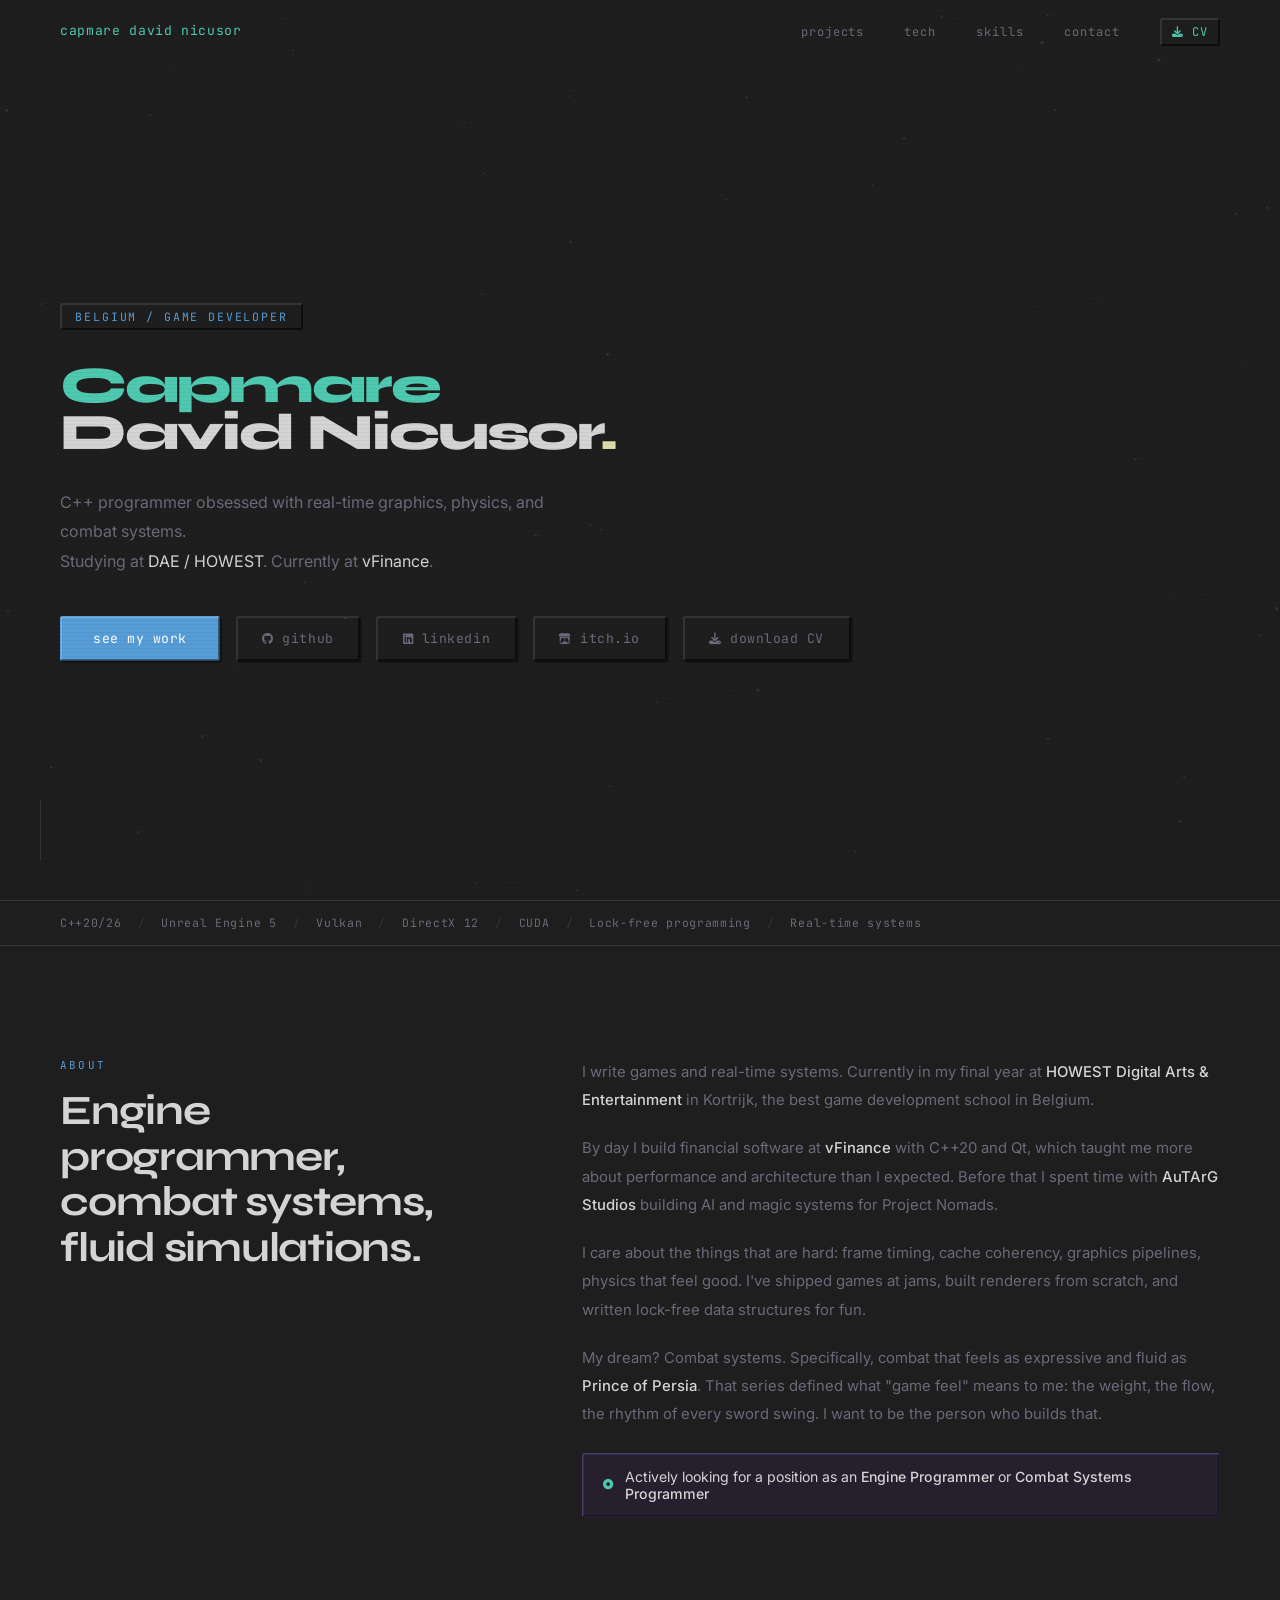
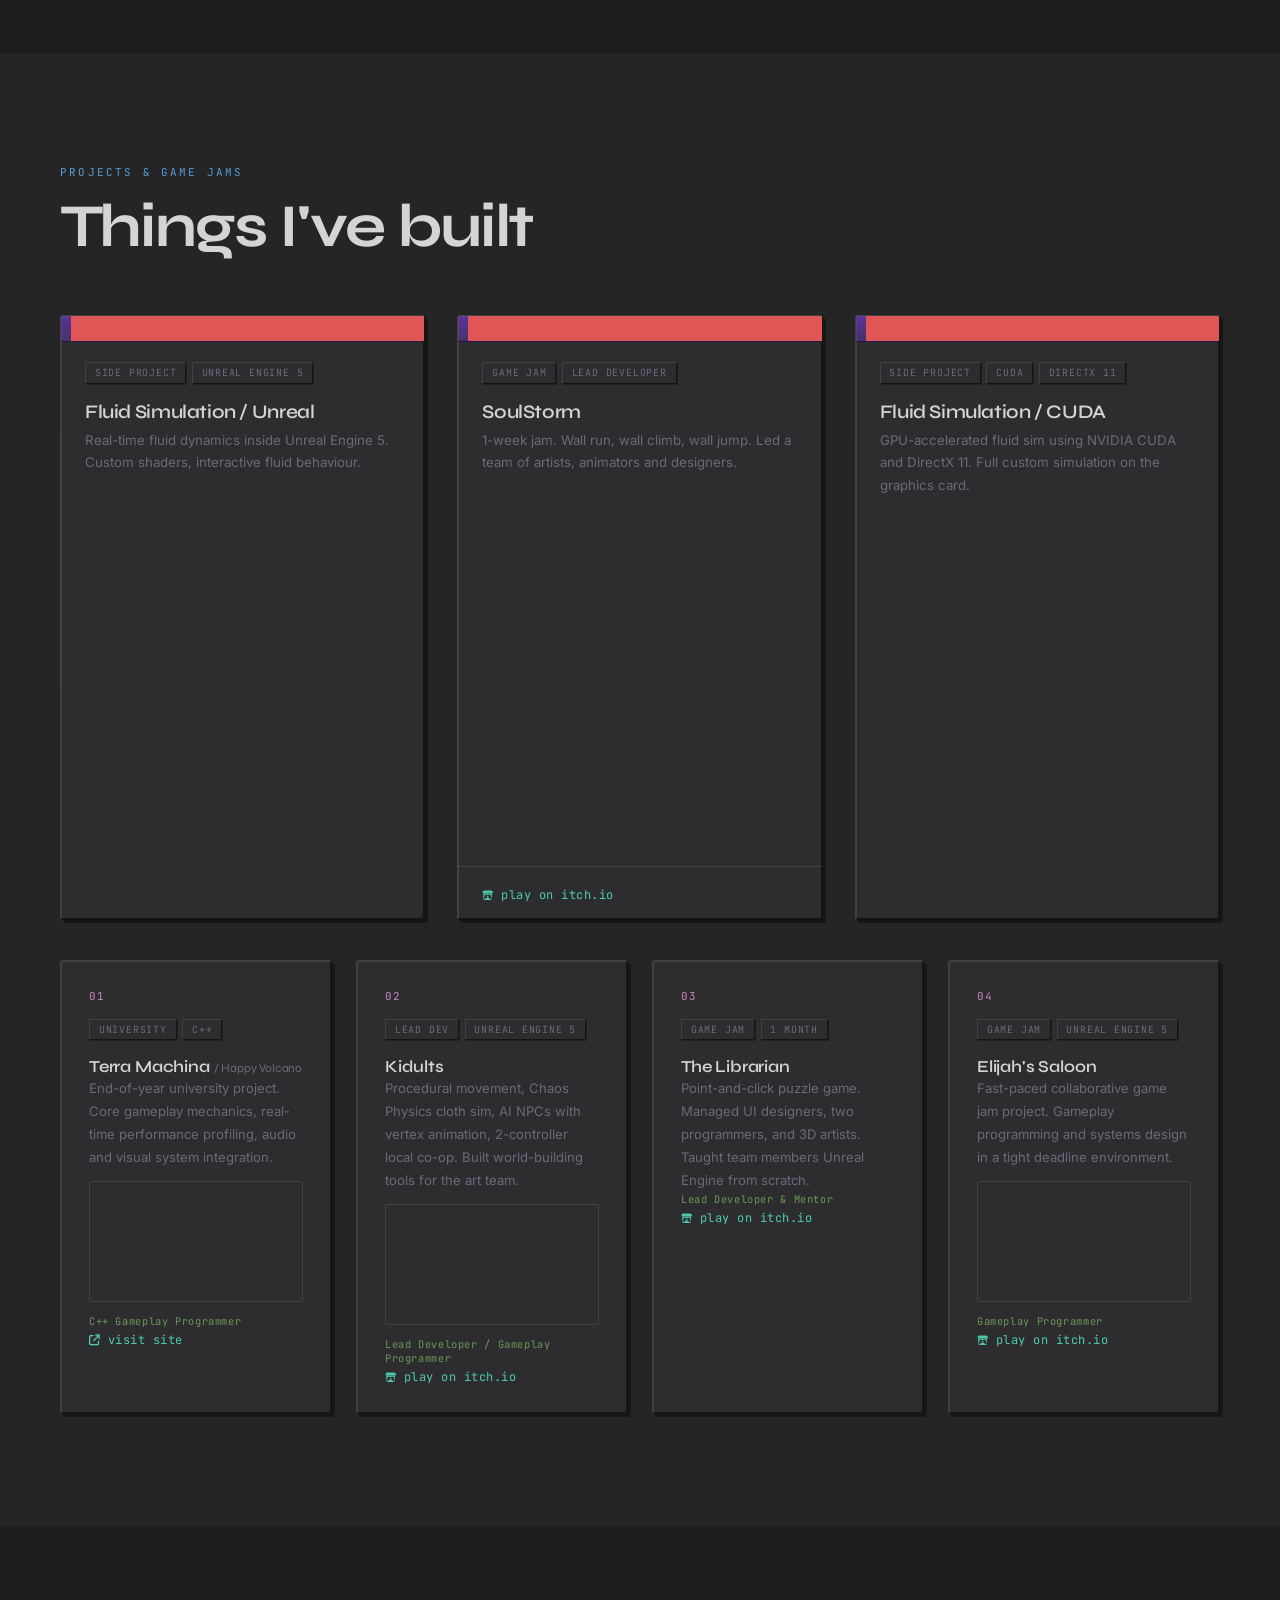
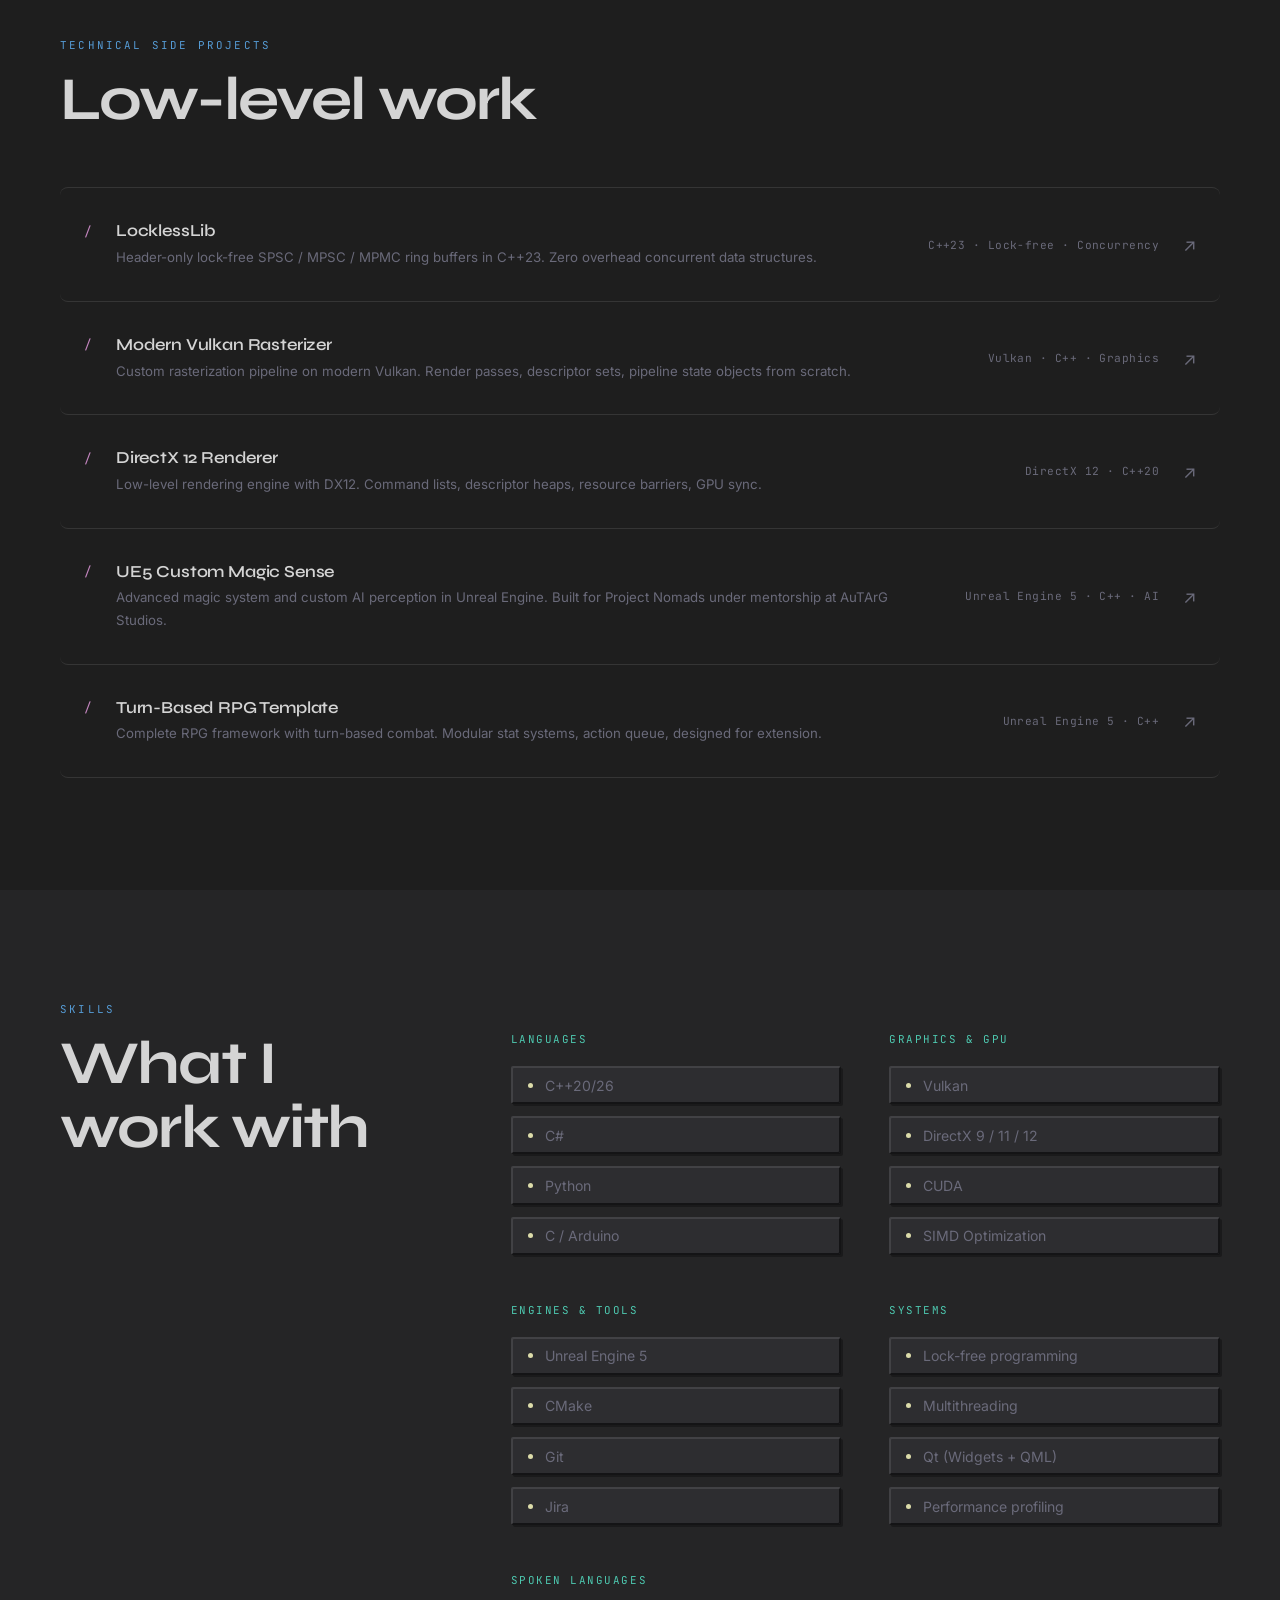
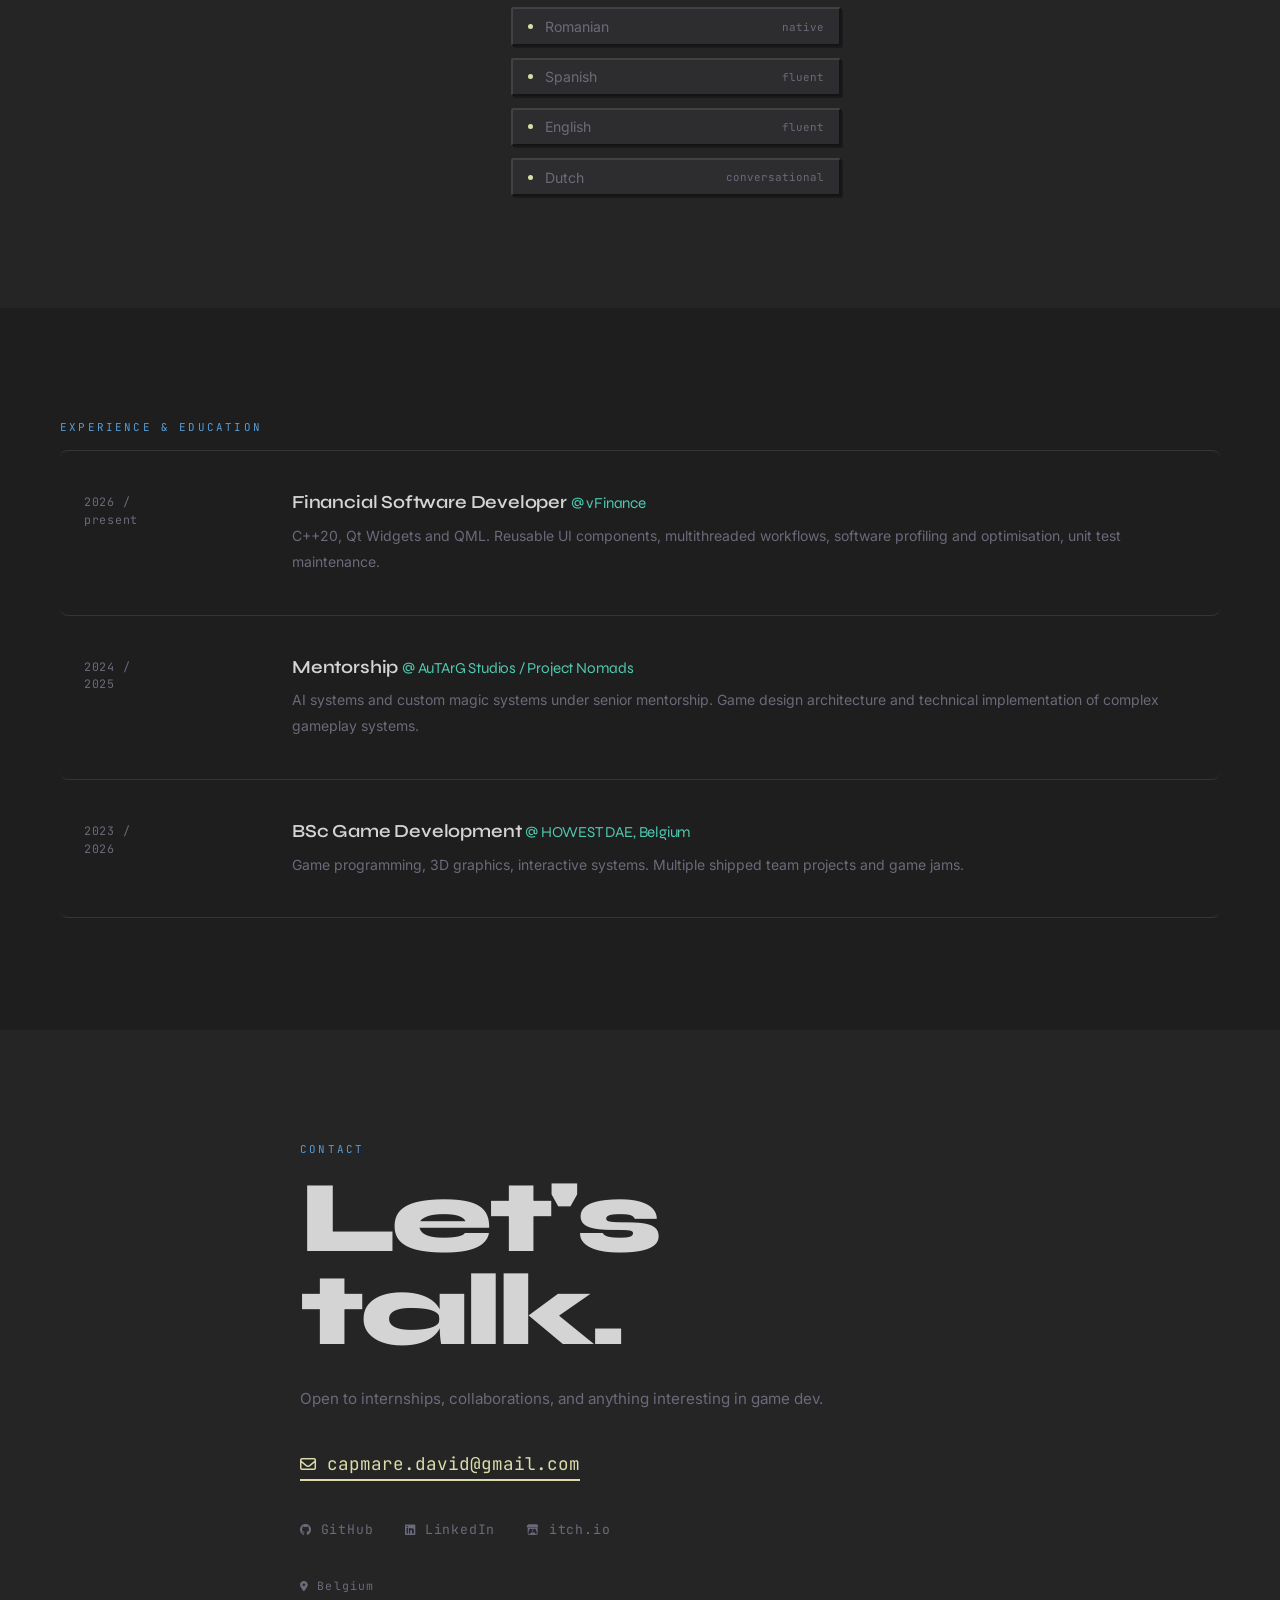
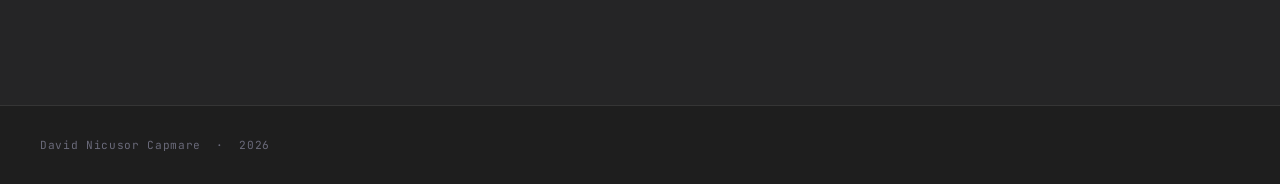
==== index.html @ f74c80dc "Fix Elijah's Saloon YouTube embed URL Co-Authored-By: Claude Haiku 4.5 <noreply@anthropic.com>" ====
<!DOCTYPE html>
<html lang="en">
<head>
  <meta charset="UTF-8" />
  <meta name="viewport" content="width=device-width, initial-scale=1.0" />
  <title>Capmare David Nicusor | Game Developer</title>
  <link rel="preconnect" href="https://fonts.googleapis.com" />
  <link rel="preconnect" href="https://fonts.gstatic.com" crossorigin />
  <link href="https://fonts.googleapis.com/css2?family=Syne:wght@400;500;600;700;800&family=Inter:wght@300;400;500&family=JetBrains+Mono:wght@400;500&display=swap" rel="stylesheet" />
  <link rel="stylesheet" href="style.css" />
  <link rel="stylesheet" href="https://cdnjs.cloudflare.com/ajax/libs/font-awesome/6.5.0/css/all.min.css" />
</head>
<body>

  <nav id="nav">
    <div class="nav-inner">
      <a href="#" class="nav-logo">capmare david nicusor</a>
      <ul class="nav-links" id="nav-menu">
        <li><a href="#projects">projects</a></li>
        <li><a href="#tech">tech</a></li>
        <li><a href="#skills">skills</a></li>
        <li><a href="#contact">contact</a></li>
        <li class="nav-cv"><a href="CV_GameDev_David_Nicusor_Capmare.pdf" download><i class="fa-solid fa-download"></i> CV</a></li>
      </ul>
      <button class="hamburger" id="hamburger" aria-label="Menu">
        <span></span><span></span><span></span>
      </button>
    </div>
  </nav>

  <!-- HERO -->
  <section id="hero">
    <canvas id="hero-canvas"></canvas>
    <div class="hero-content">
      <div class="hero-top">
        <span class="hero-tag">Belgium / Game Developer</span>
      </div>
      <h1>
        <span class="line1">Capmare</span>
        <span class="line2">David Nicusor<span class="dot">.</span></span>
      </h1>
      <p class="hero-desc">
        C++ programmer obsessed with real-time graphics, physics, and combat systems.<br>
        Studying at <strong>DAE / HOWEST</strong>. Currently at <strong>vFinance</strong>.
      </p>
      <div class="hero-actions">
        <a href="#projects" class="btn-main">see my work</a>
        <a href="https://github.com/Capmare" target="_blank" class="btn-outline"><i class="fa-brands fa-github"></i> github</a>
        <a href="https://www.linkedin.com/in/capmare/" target="_blank" class="btn-outline"><i class="fa-brands fa-linkedin"></i> linkedin</a>
        <a href="https://capmare.itch.io/" target="_blank" class="btn-outline"><i class="fa-brands fa-itch-io"></i> itch.io</a>
        <a href="CV_GameDev_David_Nicusor_Capmare.pdf" download class="btn-outline"><i class="fa-solid fa-download"></i> download CV</a>
      </div>
    </div>
    <div class="hero-scroll">
      <div class="scroll-track"><div class="scroll-thumb"></div></div>
    </div>
  </section>

  <!-- ABOUT STRIP -->
  <div class="strip">
    <div class="strip-inner">
      <span>C++20/26</span><span class="sep">/</span>
      <span>Unreal Engine 5</span><span class="sep">/</span>
      <span>Vulkan</span><span class="sep">/</span>
      <span>DirectX 12</span><span class="sep">/</span>
      <span>CUDA</span><span class="sep">/</span>
      <span>Lock-free programming</span><span class="sep">/</span>
      <span>Real-time systems</span>
    </div>
  </div>

  <!-- ABOUT -->
  <section id="about" class="section">
    <div class="container">
      <div class="about-layout">
        <div class="about-left">
          <p class="label">about</p>
          <h2>Engine programmer,<br>combat systems,<br>fluid simulations.</h2>
        </div>
        <div class="about-right">
          <p>I write games and real-time systems. Currently in my final year at <strong>HOWEST Digital Arts & Entertainment</strong> in Kortrijk, the best game development school in Belgium.</p>
          <p>By day I build financial software at <strong>vFinance</strong> with C++20 and Qt, which taught me more about performance and architecture than I expected. Before that I spent time with <strong>AuTArG Studios</strong> building AI and magic systems for Project Nomads.</p>
          <p>I care about the things that are hard: frame timing, cache coherency, graphics pipelines, physics that feel good. I've shipped games at jams, built renderers from scratch, and written lock-free data structures for fun.</p>
          <p>My dream? Combat systems. Specifically, combat that feels as expressive and fluid as <strong>Prince of Persia</strong>. That series defined what "game feel" means to me: the weight, the flow, the rhythm of every sword swing. I want to be the person who builds that.</p>
          <div class="about-seeking">
            <i class="fa-solid fa-circle-dot"></i>
            <span>Actively looking for a position as an <strong>Engine Programmer</strong> or <strong>Combat Systems Programmer</strong></span>
          </div>
        </div>
      </div>
    </div>
  </section>

  <!-- PROJECTS -->
  <section id="projects" class="section section-dark">
    <div class="container">
      <p class="label">projects & game jams</p>
      <h2 class="section-h">Things I've built</h2>

      <!-- LINKEDIN EMBEDS ROW -->
      <div class="embeds-row">

        <div class="embed-block reveal">
          <div class="embed-block-header">
            <div class="embed-meta">
              <span class="proj-tag">Side Project</span>
              <span class="proj-tag">Unreal Engine 5</span>
            </div>
            <h3>Fluid Simulation / Unreal</h3>
            <p>Real-time fluid dynamics inside Unreal Engine 5. Custom shaders, interactive fluid behaviour.</p>
          </div>
          <div class="linkedin-frame">
            <iframe src="https://www.linkedin.com/embed/feed/update/urn:li:ugcPost:7433919198772375552?collapsed=1" frameborder="0" allowfullscreen title="Unreal Fluid Simulation"></iframe>
          </div>
        </div>

        <div class="embed-block reveal">
          <div class="embed-block-header">
            <div class="embed-meta">
              <span class="proj-tag">Game Jam</span>
              <span class="proj-tag">Lead Developer</span>
            </div>
            <h3>SoulStorm</h3>
            <p>1-week jam. Wall run, wall climb, wall jump. Led a team of artists, animators and designers.</p>
          </div>
          <div class="linkedin-frame">
            <iframe src="https://www.linkedin.com/embed/feed/update/urn:li:activity:7262783601056927744" frameborder="0" allowfullscreen title="SoulStorm"></iframe>
          </div>
          <div class="embed-footer">
            <a href="https://dexal-14.itch.io/soulstorm" target="_blank" class="proj-link"><i class="fa-brands fa-itch-io"></i> play on itch.io</a>
          </div>
        </div>

        <div class="embed-block reveal">
          <div class="embed-block-header">
            <div class="embed-meta">
              <span class="proj-tag">Side Project</span>
              <span class="proj-tag">CUDA</span>
              <span class="proj-tag">DirectX 11</span>
            </div>
            <h3>Fluid Simulation / CUDA</h3>
            <p>GPU-accelerated fluid sim using NVIDIA CUDA and DirectX 11. Full custom simulation on the graphics card.</p>
          </div>
          <div class="linkedin-frame">
            <iframe src="https://www.linkedin.com/embed/feed/update/urn:li:ugcPost:7422379790273339392?collapsed=1" frameborder="0" allowfullscreen title="CUDA Fluid Simulation"></iframe>
          </div>
        </div>

      </div>

      <!-- GAME JAM CARDS -->
      <div class="jam-grid">

        <div class="jam-card reveal">
          <div class="jam-num">01</div>
          <div class="jam-body">
            <div class="embed-meta">
              <span class="proj-tag">University</span>
              <span class="proj-tag">C++</span>
            </div>
            <h3>Terra Machina <span class="jam-studio">/ Happy Volcano</span></h3>
            <p>End-of-year university project. Core gameplay mechanics, real-time performance profiling, audio and visual system integration.</p>
            <div class="jam-video">
              <iframe src="https://www.youtube.com/embed/G2x5mVEBJxE" frameborder="0" allowfullscreen title="Terra Machina"></iframe>
            </div>
            <div class="jam-role">C++ Gameplay Programmer</div>
            <a href="https://www.happyvolcano.com/" target="_blank" class="proj-link"><i class="fa-solid fa-arrow-up-right-from-square"></i> visit site</a>
          </div>
        </div>

        <div class="jam-card reveal">
          <div class="jam-num">02</div>
          <div class="jam-body">
            <div class="embed-meta">
              <span class="proj-tag">Lead Dev</span>
              <span class="proj-tag">Unreal Engine 5</span>
            </div>
            <h3>Kidults</h3>
            <p>Procedural movement, Chaos Physics cloth sim, AI NPCs with vertex animation, 2-controller local co-op. Built world-building tools for the art team.</p>
            <div class="jam-video">
              <iframe src="https://www.youtube.com/embed/1XDSePmIpy4" frameborder="0" allowfullscreen title="Kidults"></iframe>
            </div>
            <div class="jam-role">Lead Developer / Gameplay Programmer</div>
            <a href="https://froncu.itch.io/kidults" target="_blank" class="proj-link"><i class="fa-brands fa-itch-io"></i> play on itch.io</a>
          </div>
        </div>

        <div class="jam-card reveal">
          <div class="jam-num">03</div>
          <div class="jam-body">
            <div class="embed-meta">
              <span class="proj-tag">Game Jam</span>
              <span class="proj-tag">1 Month</span>
            </div>
            <h3>The Librarian</h3>
            <p>Point-and-click puzzle game. Managed UI designers, two programmers, and 3D artists. Taught team members Unreal Engine from scratch.</p>
            <div class="jam-role">Lead Developer & Mentor</div>
            <a href="https://capmare.itch.io/the-librarian" target="_blank" class="proj-link"><i class="fa-brands fa-itch-io"></i> play on itch.io</a>
          </div>
        </div>

        <div class="jam-card reveal">
          <div class="jam-num">04</div>
          <div class="jam-body">
            <div class="embed-meta">
              <span class="proj-tag">Game Jam</span>
              <span class="proj-tag">Unreal Engine 5</span>
            </div>
            <h3>Elijah's Saloon</h3>
            <p>Fast-paced collaborative game jam project. Gameplay programming and systems design in a tight deadline environment.</p>
            <div class="jam-video">
              <iframe src="https://www.youtube.com/embed/ZpcEANDSdKo" frameborder="0" allowfullscreen title="Elijah's Saloon"></iframe>
            </div>
            <div class="jam-role">Gameplay Programmer</div>
            <a href="https://senneb.itch.io/elijahs-saloon" target="_blank" class="proj-link"><i class="fa-brands fa-itch-io"></i> play on itch.io</a>
          </div>
        </div>

      </div>
    </div>
  </section>

  <!-- TECH PROJECTS -->
  <section id="tech" class="section">
    <div class="container">
      <p class="label">technical side projects</p>
      <h2 class="section-h">Low-level work</h2>
      <div class="tech-list">

        <a href="https://github.com/Capmare/LocklessLib" target="_blank" class="tech-row reveal">
          <div class="tech-row-left">
            <span class="tech-index">/</span>
            <div>
              <h3>LocklessLib</h3>
              <p>Header-only lock-free SPSC / MPSC / MPMC ring buffers in C++23. Zero overhead concurrent data structures.</p>
            </div>
          </div>
          <div class="tech-row-right">
            <span class="tech-stack">C++23 · Lock-free · Concurrency</span>
            <span class="tech-arrow">↗</span>
          </div>
        </a>

        <a href="https://github.com/Capmare/VulkanRasterizer" target="_blank" class="tech-row reveal">
          <div class="tech-row-left">
            <span class="tech-index">/</span>
            <div>
              <h3>Modern Vulkan Rasterizer</h3>
              <p>Custom rasterization pipeline on modern Vulkan. Render passes, descriptor sets, pipeline state objects from scratch.</p>
            </div>
          </div>
          <div class="tech-row-right">
            <span class="tech-stack">Vulkan · C++ · Graphics</span>
            <span class="tech-arrow">↗</span>
          </div>
        </a>

        <a href="https://github.com/Capmare/ModernCppDX12Renderer" target="_blank" class="tech-row reveal">
          <div class="tech-row-left">
            <span class="tech-index">/</span>
            <div>
              <h3>DirectX 12 Renderer</h3>
              <p>Low-level rendering engine with DX12. Command lists, descriptor heaps, resource barriers, GPU sync.</p>
            </div>
          </div>
          <div class="tech-row-right">
            <span class="tech-stack">DirectX 12 · C++20</span>
            <span class="tech-arrow">↗</span>
          </div>
        </a>

        <a href="https://github.com/Capmare/Unreal-engine-custom-magic-sense" target="_blank" class="tech-row reveal">
          <div class="tech-row-left">
            <span class="tech-index">/</span>
            <div>
              <h3>UE5 Custom Magic Sense</h3>
              <p>Advanced magic system and custom AI perception in Unreal Engine. Built for Project Nomads under mentorship at AuTArG Studios.</p>
            </div>
          </div>
          <div class="tech-row-right">
            <span class="tech-stack">Unreal Engine 5 · C++ · AI</span>
            <span class="tech-arrow">↗</span>
          </div>
        </a>

        <a href="https://github.com/Capmare/TurnBasedRPGTemplate" target="_blank" class="tech-row reveal">
          <div class="tech-row-left">
            <span class="tech-index">/</span>
            <div>
              <h3>Turn-Based RPG Template</h3>
              <p>Complete RPG framework with turn-based combat. Modular stat systems, action queue, designed for extension.</p>
            </div>
          </div>
          <div class="tech-row-right">
            <span class="tech-stack">Unreal Engine 5 · C++</span>
            <span class="tech-arrow">↗</span>
          </div>
        </a>

      </div>
    </div>
  </section>

  <!-- SKILLS -->
  <section id="skills" class="section section-dark">
    <div class="container">
      <p class="label">skills</p>
      <div class="skills-layout">
        <h2 class="section-h">What I<br>work with</h2>
        <div class="skills-cols">
          <div class="skill-col">
            <p class="skill-heading">Languages</p>
            <ul>
              <li>C++20/26</li>
              <li>C#</li>
              <li>Python</li>
              <li>C / Arduino</li>
            </ul>
          </div>
          <div class="skill-col">
            <p class="skill-heading">Graphics & GPU</p>
            <ul>
              <li>Vulkan</li>
              <li>DirectX 9 / 11 / 12</li>
              <li>CUDA</li>
              <li>SIMD Optimization</li>
            </ul>
          </div>
          <div class="skill-col">
            <p class="skill-heading">Engines & Tools</p>
            <ul>
              <li>Unreal Engine 5</li>
              <li>CMake</li>
              <li>Git</li>
              <li>Jira</li>
            </ul>
          </div>
          <div class="skill-col">
            <p class="skill-heading">Systems</p>
            <ul>
              <li>Lock-free programming</li>
              <li>Multithreading</li>
              <li>Qt (Widgets + QML)</li>
              <li>Performance profiling</li>
            </ul>
          </div>
          <div class="skill-col">
            <p class="skill-heading">Spoken Languages</p>
            <ul>
              <li>Romanian <span class="skill-note">native</span></li>
              <li>Spanish <span class="skill-note">fluent</span></li>
              <li>English <span class="skill-note">fluent</span></li>
              <li>Dutch <span class="skill-note">conversational</span></li>
            </ul>
          </div>
        </div>
      </div>
    </div>
  </section>

  <!-- EXPERIENCE -->
  <section id="experience" class="section">
    <div class="container">
      <p class="label">experience & education</p>
      <div class="xp-list">

        <div class="xp-row reveal">
          <div class="xp-date">
            <span class="mono">2026 /</span>
            <span class="mono">present</span>
          </div>
          <div class="xp-body">
            <h3>Financial Software Developer <span class="xp-at">@ vFinance</span></h3>
            <p>C++20, Qt Widgets and QML. Reusable UI components, multithreaded workflows, software profiling and optimisation, unit test maintenance.</p>
          </div>
        </div>

        <div class="xp-row reveal">
          <div class="xp-date">
            <span class="mono">2024 /</span>
            <span class="mono">2025</span>
          </div>
          <div class="xp-body">
            <h3>Mentorship <span class="xp-at">@ AuTArG Studios / Project Nomads</span></h3>
            <p>AI systems and custom magic systems under senior mentorship. Game design architecture and technical implementation of complex gameplay systems.</p>
          </div>
        </div>

        <div class="xp-row reveal">
          <div class="xp-date">
            <span class="mono">2023 /</span>
            <span class="mono">2026</span>
          </div>
          <div class="xp-body">
            <h3>BSc Game Development <span class="xp-at">@ HOWEST DAE, Belgium</span></h3>
            <p>Game programming, 3D graphics, interactive systems. Multiple shipped team projects and game jams.</p>
          </div>
        </div>

      </div>
    </div>
  </section>

  <!-- CONTACT -->
  <section id="contact" class="section section-dark">
    <div class="container contact-wrap">
      <p class="label">contact</p>
      <h2 class="contact-h">Let's talk.</h2>
      <p class="contact-sub">Open to internships, collaborations, and anything interesting in game dev.</p>
      <a href="mailto:capmare.david@gmail.com" class="contact-email"><i class="fa-regular fa-envelope"></i> capmare.david@gmail.com</a>
      <div class="contact-socials">
        <a href="https://github.com/Capmare" target="_blank"><i class="fa-brands fa-github"></i> GitHub</a>
        <a href="https://www.linkedin.com/in/capmare/" target="_blank"><i class="fa-brands fa-linkedin"></i> LinkedIn</a>
        <a href="https://capmare.itch.io/" target="_blank"><i class="fa-brands fa-itch-io"></i> itch.io</a>
      </div>
      <p class="contact-loc"><i class="fa-solid fa-location-dot"></i> Belgium</p>
    </div>
  </section>

  <footer>
    <p>David Nicusor Capmare &nbsp;·&nbsp; 2026</p>
  </footer>

  <script src="main.js"></script>
</body>
</html>
---- style.css ----
*, *::before, *::after { box-sizing: border-box; margin: 0; padding: 0; }

:root {
  --bg:        #1e1e1e;
  --bg2:       #252526;
  --card:      #2d2d30;
  --border:    rgba(255,255,255,.1);
  --accent:    #4ec9b0;
  --accent2:   #dcdcaa;
  --accent3:   #569cd6;
  --accent4:   #c586c0;
  --accent5:   #6a9955;
  --glow:      rgba(78,201,176,.25);
  --text:      #d4d4d4;
  --muted:     #6a6a7a;
  --fh:        'Syne', sans-serif;
  --fb:        'Inter', sans-serif;
  --fm:        'JetBrains Mono', monospace;
  --bevel-hi:  rgba(255,255,255,.1);
  --bevel-lo:  rgba(0,0,0,.55);
  --titlebar:  rgba(0,122,204,.6);
}

html { scroll-behavior: smooth; }
body { background: var(--bg); color: var(--text); font-family: var(--fb); overflow-x: hidden; }
body::after {
  content: ''; position: fixed; inset: 0; pointer-events: none; z-index: 9999;
  background: repeating-linear-gradient(0deg, transparent, transparent 3px, rgba(0,0,0,.04) 3px, rgba(0,0,0,.04) 4px);
}
a { color: inherit; text-decoration: none; }
strong { color: var(--text); font-weight: 500; }

/* ── NAV ─────────────────────────────────── */
#nav {
  position: fixed; top: 0; left: 0; right: 0; z-index: 100;
  padding: 0 2.5rem;
  border-bottom: 1px solid transparent;
  transition: background .25s, border-color .25s;
}
#nav.scrolled {
  background: rgba(8,8,13,.92);
  backdrop-filter: blur(20px);
  border-bottom-color: var(--border);
}
.nav-inner {
  max-width: 1160px; margin: 0 auto;
  display: flex; align-items: center; justify-content: space-between;
  height: 60px;
}
.nav-logo { font-family: var(--fm); font-size: .82rem; color: var(--accent); letter-spacing: .05em; }
.nav-links { list-style: none; display: flex; gap: 2.5rem; }
.nav-links a { font-family: var(--fm); font-size: .75rem; color: var(--muted); letter-spacing: .08em; transition: color .15s; }
.nav-links a:hover { color: var(--accent2); }
.nav-cv a {
  color: var(--accent) !important;
  border: 1px solid;
  border-color: var(--bevel-hi) var(--bevel-lo) var(--bevel-lo) var(--bevel-hi);
  padding: .3rem .7rem;
  border-radius: 2px;
  box-shadow: inset 1px 1px 0 var(--bevel-hi), inset -1px -1px 0 var(--bevel-lo);
  transition: background .15s, color .15s;
}
.nav-cv a:hover { background: var(--accent); color: #1e1e1e !important; }

/* hamburger */
.hamburger {
  display: none;
  background: none; border: none; cursor: pointer;
  flex-direction: column; gap: 5px; padding: .5rem; z-index: 200;
}
.hamburger span {
  display: block; width: 22px; height: 2px;
  background: var(--text); border-radius: 2px;
  transition: transform .25s, opacity .2s;
}
.hamburger.open span:nth-child(1) { transform: translateY(7px) rotate(45deg); }
.hamburger.open span:nth-child(2) { opacity: 0; }
.hamburger.open span:nth-child(3) { transform: translateY(-7px) rotate(-45deg); }

/* ── HERO ────────────────────────────────── */
#hero {
  position: relative; min-height: 100vh;
  display: flex; flex-direction: column; justify-content: center;
  padding: 8rem 2.5rem 4rem; overflow: hidden;
}
#hero-canvas { position: absolute; inset: 0; width: 100%; height: 100%; opacity: .3; pointer-events: none; }
.hero-content { position: relative; z-index: 2; max-width: 1160px; margin: 0 auto; width: 100%; }
.hero-tag {
  font-family: var(--fm); font-size: .72rem; color: var(--accent3);
  letter-spacing: .16em; text-transform: uppercase;
  border: 1px solid;
  border-color: var(--bevel-hi) var(--bevel-lo) var(--bevel-lo) var(--bevel-hi);
  box-shadow: inset 1px 1px 0 var(--bevel-hi), inset -1px -1px 0 var(--bevel-lo);
  padding: .3rem .9rem;
  border-radius: 2px; display: inline-block; margin-bottom: 2rem;
}
h1 {
  font-family: var(--fh); font-size: clamp(2rem, 4vw, 3.5rem);
  font-weight: 800; line-height: .92; letter-spacing: -.04em; margin-bottom: 2rem;
}
.line1 { display: block; color: var(--accent); }
.line2 { display: block; color: var(--text); }
.dot { color: var(--accent2); }
.hero-desc { font-size: 1rem; color: var(--muted); max-width: 500px; line-height: 1.85; margin-bottom: 2.5rem; }
.hero-desc strong { color: var(--text); font-weight: 400; }
.hero-actions { display: flex; gap: 1rem; flex-wrap: wrap; align-items: center; }
.btn-main {
  font-family: var(--fm); font-size: .82rem; padding: .8rem 2rem;
  background: var(--accent3); color: #fff; border-radius: 2px;
  letter-spacing: .04em;
  border: 1px solid;
  border-color: var(--bevel-hi) var(--bevel-lo) var(--bevel-lo) var(--bevel-hi);
  box-shadow: inset 1px 1px 0 rgba(255,255,255,.2), inset -1px -1px 0 rgba(0,0,0,.4), 2px 2px 0 rgba(0,0,0,.4);
  transition: background .15s, transform .1s, box-shadow .1s;
}
.btn-main:hover { background: #3a8abf; }
.btn-main:active {
  transform: translate(1px, 1px);
  box-shadow: inset -1px -1px 0 rgba(255,255,255,.1), inset 1px 1px 0 rgba(0,0,0,.4);
}
.fa-brands, .fa-solid, .fa-regular { font-size: .9em; }

.btn-outline {
  font-family: var(--fm); font-size: .82rem; padding: .8rem 1.6rem;
  border: 1px solid;
  border-color: var(--bevel-hi) var(--bevel-lo) var(--bevel-lo) var(--bevel-hi);
  border-radius: 2px; color: var(--muted);
  box-shadow: inset 1px 1px 0 var(--bevel-hi), inset -1px -1px 0 var(--bevel-lo), 2px 2px 0 rgba(0,0,0,.35);
  letter-spacing: .04em; transition: color .15s, background .15s, transform .1s;
}
.btn-outline:hover { color: var(--text); background: rgba(255,255,255,.04); }
.btn-outline:active {
  transform: translate(1px, 1px);
  box-shadow: inset -1px -1px 0 var(--bevel-hi), inset 1px 1px 0 var(--bevel-lo);
}
.hero-scroll {
  position: absolute; bottom: 2.5rem; left: 2.5rem; z-index: 2;
}
.scroll-track { width: 1px; height: 60px; background: var(--border); position: relative; overflow: hidden; }
.scroll-thumb {
  position: absolute; top: -30px; width: 1px; height: 30px;
  background: var(--accent);
  animation: scroll-down 1.6s ease-in-out infinite;
}
@keyframes scroll-down { from { top: -30px; } to { top: 60px; } }

/* ── STRIP ───────────────────────────────── */
.strip {
  border-top: 1px solid var(--border); border-bottom: 1px solid var(--border);
  padding: .9rem 2.5rem;
}
.strip-inner {
  max-width: 1160px; margin: 0 auto;
  display: flex; gap: 1rem; flex-wrap: wrap;
  font-family: var(--fm); font-size: .72rem; color: var(--muted); letter-spacing: .06em;
}
.sep { color: var(--border); }

/* ── SHARED ──────────────────────────────── */
.section { padding: 7rem 2.5rem; }
.section-dark { background: var(--bg2); }
.container { max-width: 1160px; margin: 0 auto; }
.label {
  font-family: var(--fm); font-size: .68rem; letter-spacing: .2em;
  text-transform: uppercase; color: var(--accent3); display: block; margin-bottom: 1rem;
}
.section-h {
  font-family: var(--fh); font-size: clamp(2.4rem, 5vw, 3.8rem);
  font-weight: 700; letter-spacing: -.03em; line-height: 1.05; margin-bottom: 3.5rem;
}

/* ── ABOUT ───────────────────────────────── */
.about-layout {
  display: grid; grid-template-columns: 1fr 1.5fr; gap: 6rem; align-items: start;
}
.about-left h2 {
  font-family: var(--fh); font-size: clamp(1.8rem, 3.5vw, 2.6rem);
  font-weight: 700; line-height: 1.1; letter-spacing: -.03em;
}
.about-right p { color: var(--muted); margin-bottom: 1.25rem; font-size: .93rem; line-height: 1.9; }
.about-seeking {
  display: flex; align-items: center; gap: .75rem;
  margin: 1.5rem 0; padding: .9rem 1.25rem;
  background: rgba(124,58,237,.08);
  border: 1px solid;
  border-color: rgba(167,139,250,.3) rgba(50,20,100,.6) rgba(50,20,100,.6) rgba(167,139,250,.3);
  box-shadow: inset 1px 1px 0 rgba(167,139,250,.12), inset -1px -1px 0 rgba(0,0,0,.4);
  border-radius: 2px; font-size: .88rem; color: var(--text);
}
.about-seeking i { color: var(--accent); font-size: .65rem; flex-shrink: 0; animation: pulse 1.8s ease-in-out infinite; }
@keyframes pulse { 0%, 100% { opacity: 1; } 50% { opacity: .35; } }

/* ── PROJECTS ────────────────────────────── */
.embeds-row { display: grid; grid-template-columns: repeat(3, 1fr); gap: 2rem; margin-bottom: 2.5rem; }

.embed-block {
  background: var(--card);
  border: 1px solid;
  border-color: var(--bevel-hi) var(--bevel-lo) var(--bevel-lo) var(--bevel-hi);
  border-radius: 3px;
  overflow: hidden;
  display: flex; flex-direction: column;
  box-shadow: inset 1px 1px 0 var(--bevel-hi), inset -1px -1px 0 var(--bevel-lo), 3px 3px 0 rgba(0,0,0,.4);
  transition: box-shadow .2s, transform .2s;
}
.embed-block:hover {
  box-shadow: inset 1px 1px 0 var(--bevel-hi), inset -1px -1px 0 var(--bevel-lo), 3px 3px 0 rgba(124,58,237,.35);
  transform: translateY(-2px);
}
.embed-block::before {
  content: '';
  display: block; height: 26px; flex-shrink: 0;
  background:
    radial-gradient(circle 4px at 50% 50%, #e05555 0%, #e05555 100%) 10px 50% no-repeat,
    radial-gradient(circle 4px at 50% 50%, #c8a020 0%, #c8a020 100%) 24px 50% no-repeat,
    radial-gradient(circle 4px at 50% 50%, #3a8a3a 0%, #3a8a3a 100%) 38px 50% no-repeat,
    linear-gradient(180deg, rgba(124,58,237,.55) 0%, rgba(124,58,237,.3) 100%);
  border-bottom: 1px solid var(--bevel-lo);
}
.embed-block-header { padding: 1.25rem 1.5rem 0; }
.embed-block-header h3 {
  font-family: var(--fh); font-size: 1.2rem; font-weight: 600;
  letter-spacing: -.02em; margin-bottom: .4rem;
}
.embed-block-header p { font-size: .83rem; color: var(--muted); line-height: 1.7; margin-bottom: .75rem; }
.embed-meta { display: flex; flex-wrap: wrap; gap: .35rem; margin-bottom: 1rem; }
.proj-tag {
  font-family: var(--fm); font-size: .62rem; letter-spacing: .08em; text-transform: uppercase;
  padding: .2rem .55rem;
  border: 1px solid;
  border-color: var(--bevel-hi) var(--bevel-lo) var(--bevel-lo) var(--bevel-hi);
  box-shadow: 1px 1px 0 rgba(0,0,0,.3);
  border-radius: 1px; color: var(--muted);
}
.linkedin-frame { flex: 1; }
.linkedin-frame iframe { width: 100%; display: block; border: 0; min-height: 380px; }
.embed-footer { padding: 1rem 1.5rem; border-top: 1px solid var(--border); }
.proj-link {
  font-family: var(--fm); font-size: .75rem; color: var(--accent);
  letter-spacing: .04em; transition: color .15s;
}
.proj-link:hover { color: var(--text); }

/* ── JAM GRID ────────────────────────────── */
.jam-grid { display: grid; grid-template-columns: repeat(4, 1fr); gap: 1.5rem; }

.jam-card {
  background: var(--card);
  border: 1px solid;
  border-color: var(--bevel-hi) var(--bevel-lo) var(--bevel-lo) var(--bevel-hi);
  border-radius: 3px; padding: 1.75rem;
  display: flex; flex-direction: column; gap: 1rem;
  box-shadow: inset 1px 1px 0 var(--bevel-hi), inset -1px -1px 0 var(--bevel-lo), 3px 3px 0 rgba(0,0,0,.4);
  transition: box-shadow .2s, transform .2s;
  position: relative; overflow: hidden;
}
.jam-card::before {
  content: '';
  position: absolute; top: 0; left: 0; right: 0; height: 3px;
  background: linear-gradient(90deg, var(--accent), transparent);
  opacity: 0; transition: opacity .2s;
}
.jam-card:hover {
  box-shadow: inset 1px 1px 0 var(--bevel-hi), inset -1px -1px 0 var(--bevel-lo), 3px 3px 0 rgba(124,58,237,.3);
  transform: translateY(-2px);
}
.jam-card:hover::before { opacity: 1; }
.jam-num { font-family: var(--fm); font-size: .68rem; color: var(--accent4); letter-spacing: .1em; }
.jam-studio { font-size: .75rem; color: var(--muted); font-weight: 400; }
.jam-video { margin: .75rem 0; border: 1px solid var(--border); border-radius: 2px; overflow: hidden; aspect-ratio: 16/9; }
.jam-video iframe { width: 100%; height: 100%; display: block; border: 0; }
.jam-card h3 { font-family: var(--fh); font-size: 1.05rem; font-weight: 600; letter-spacing: -.01em; }
.jam-card p { font-size: .82rem; color: var(--muted); line-height: 1.75; flex: 1; }
.jam-role { font-family: var(--fm); font-size: .65rem; color: var(--accent5); letter-spacing: .06em; }

/* ── TECH LIST ───────────────────────────── */
.tech-list { display: flex; flex-direction: column; }
.tech-row {
  display: flex; align-items: center; justify-content: space-between;
  padding: 2rem 1.5rem; gap: 2rem;
  border-bottom: 1px solid var(--border);
  border-radius: 8px;
  transition: background .15s;
  cursor: pointer;
}
.tech-row:first-child { border-top: 1px solid var(--border); }
.tech-row:hover { background: var(--card); }
.tech-row:hover h3 { color: var(--accent2); }

.tech-row:hover .tech-arrow { color: var(--text); transform: translate(3px, -3px); }
.tech-row-left { display: flex; align-items: flex-start; gap: 1.5rem; flex: 1; }
.tech-index { font-family: var(--fm); font-size: .8rem; color: var(--accent4); margin-top: .15rem; flex-shrink: 0; }
.tech-row h3 { font-family: var(--fh); font-size: 1.05rem; font-weight: 600; letter-spacing: -.01em; margin-bottom: .3rem; transition: color .15s; }
.tech-row p { font-size: .83rem; color: var(--muted); line-height: 1.7; }
.tech-row-right { display: flex; align-items: center; gap: 1.5rem; flex-shrink: 0; }
.tech-stack { font-family: var(--fm); font-size: .7rem; color: var(--muted); letter-spacing: .04em; white-space: nowrap; }
.tech-arrow { font-size: 1.1rem; color: var(--muted); transition: color .15s, transform .15s; }

/* ── SKILLS ──────────────────────────────── */
.skills-layout { display: grid; grid-template-columns: 1fr 2fr; gap: 6rem; align-items: start; }
.skills-cols { display: grid; grid-template-columns: 1fr 1fr; gap: 3rem; }
.skill-heading { font-family: var(--fm); font-size: .68rem; letter-spacing: .14em; text-transform: uppercase; color: var(--accent); margin-bottom: 1.25rem; display: block; }
.skill-col ul { list-style: none; display: flex; flex-direction: column; gap: .75rem; }
.skill-col li {
  display: flex; align-items: center; gap: .75rem;
  font-size: .88rem; color: var(--muted);
  padding: .6rem 1rem;
  background: var(--card);
  border: 1px solid;
  border-color: var(--bevel-hi) var(--bevel-lo) var(--bevel-lo) var(--bevel-hi);
  box-shadow: inset 1px 1px 0 var(--bevel-hi), inset -1px -1px 0 var(--bevel-lo), 2px 2px 0 rgba(0,0,0,.3);
  border-radius: 2px;
  transition: color .15s, box-shadow .15s;
}
.skill-col li:hover { color: var(--text); box-shadow: inset 1px 1px 0 var(--bevel-hi), inset -1px -1px 0 var(--bevel-lo), 2px 2px 0 rgba(124,58,237,.3); }
.skill-col li::before { content: ''; width: 5px; height: 5px; border-radius: 50%; background: var(--accent2); flex-shrink: 0; }
.skill-note { margin-left: auto; font-family: var(--fm); font-size: .68rem; color: var(--muted); }

/* ── EXPERIENCE ──────────────────────────── */
.xp-list { display: flex; flex-direction: column; }
.xp-row {
  display: grid; grid-template-columns: 160px 1fr;
  gap: 3rem; padding: 2.5rem 1.5rem;
  border-bottom: 1px solid var(--border);
  border-radius: 8px;
  transition: background .15s;
}
.xp-row:first-child { border-top: 1px solid var(--border); }
.xp-row:hover { background: var(--card); }
.xp-date { display: flex; flex-direction: column; gap: .1rem; padding-top: .2rem; }
.mono { font-family: var(--fm); font-size: .73rem; color: var(--muted); letter-spacing: .06em; }
.xp-body h3 { font-family: var(--fh); font-size: 1.15rem; font-weight: 600; letter-spacing: -.01em; margin-bottom: .6rem; }
.xp-at { color: var(--accent); font-weight: 400; font-size: .95rem; }
.xp-body p { font-size: .875rem; color: var(--muted); line-height: 1.85; }

/* ── CONTACT ─────────────────────────────── */
.contact-wrap { max-width: 680px; }
.contact-h { font-family: var(--fh); font-size: clamp(3.5rem, 8vw, 7rem); font-weight: 800; letter-spacing: -.04em; line-height: .9; margin-bottom: 1.75rem; }
.contact-sub { font-size: .95rem; color: var(--muted); margin-bottom: 2.5rem; line-height: 1.8; }
.contact-email {
  display: inline-block; font-family: var(--fm); font-size: 1.1rem;
  color: var(--accent2); padding-bottom: .25rem;
  border-bottom: 2px solid var(--accent2);
  margin-bottom: 2.5rem; transition: color .15s;
}
.contact-email:hover { color: var(--accent); border-bottom-color: var(--accent); }
.contact-socials { display: flex; gap: 2rem; margin-bottom: 2.5rem; }
.contact-socials a { font-family: var(--fm); font-size: .82rem; color: var(--muted); letter-spacing: .06em; transition: color .15s; }
.contact-socials a:hover { color: var(--text); }
.contact-loc { font-family: var(--fm); font-size: .72rem; color: var(--muted); letter-spacing: .1em; }

/* ── FOOTER ──────────────────────────────── */
footer {
  border-top: 1px solid var(--border); padding: 2rem 2.5rem;
  font-family: var(--fm); font-size: .7rem; color: var(--muted); letter-spacing: .06em;
}

/* ── REVEAL ──────────────────────────────── */
.reveal { opacity: 0; transform: translateY(22px); transition: opacity .55s ease, transform .55s ease; }
.reveal.visible { opacity: 1; transform: none; }

/* ── RESPONSIVE ──────────────────────────── */
@media (max-width: 1024px) {
  .embeds-row { grid-template-columns: 1fr 1fr; }
  .jam-grid { grid-template-columns: 1fr 1fr; }
  .about-layout { grid-template-columns: 1fr; gap: 3rem; }
  .skills-layout { grid-template-columns: 1fr; gap: 3rem; }
  .tech-row-right { display: none; }
}
@media (max-width: 768px) {
  .hamburger { display: flex; }
  .nav-links {
    display: none;
    position: fixed; top: 0; left: 0; right: 0; bottom: 0;
    background: rgba(8,8,13,.97);
    backdrop-filter: blur(20px);
    flex-direction: column;
    align-items: center; justify-content: center;
    gap: 2.5rem;
    z-index: 150;
  }
  .nav-links.open { display: flex; }
  .nav-links a { font-size: 1.1rem !important; }
  .nav-cv a { font-size: .95rem !important; padding: .5rem 1.2rem; }
  .section { padding: 5rem 1.5rem; }
  .embeds-row { grid-template-columns: 1fr; }
  .jam-grid { grid-template-columns: 1fr 1fr; }
  .xp-row { grid-template-columns: 1fr; gap: .5rem; }
  .skills-cols { grid-template-columns: 1fr; }
}
@media (max-width: 480px) {
  .jam-grid { grid-template-columns: 1fr; }
  .about-langs { gap: .4rem; }
}
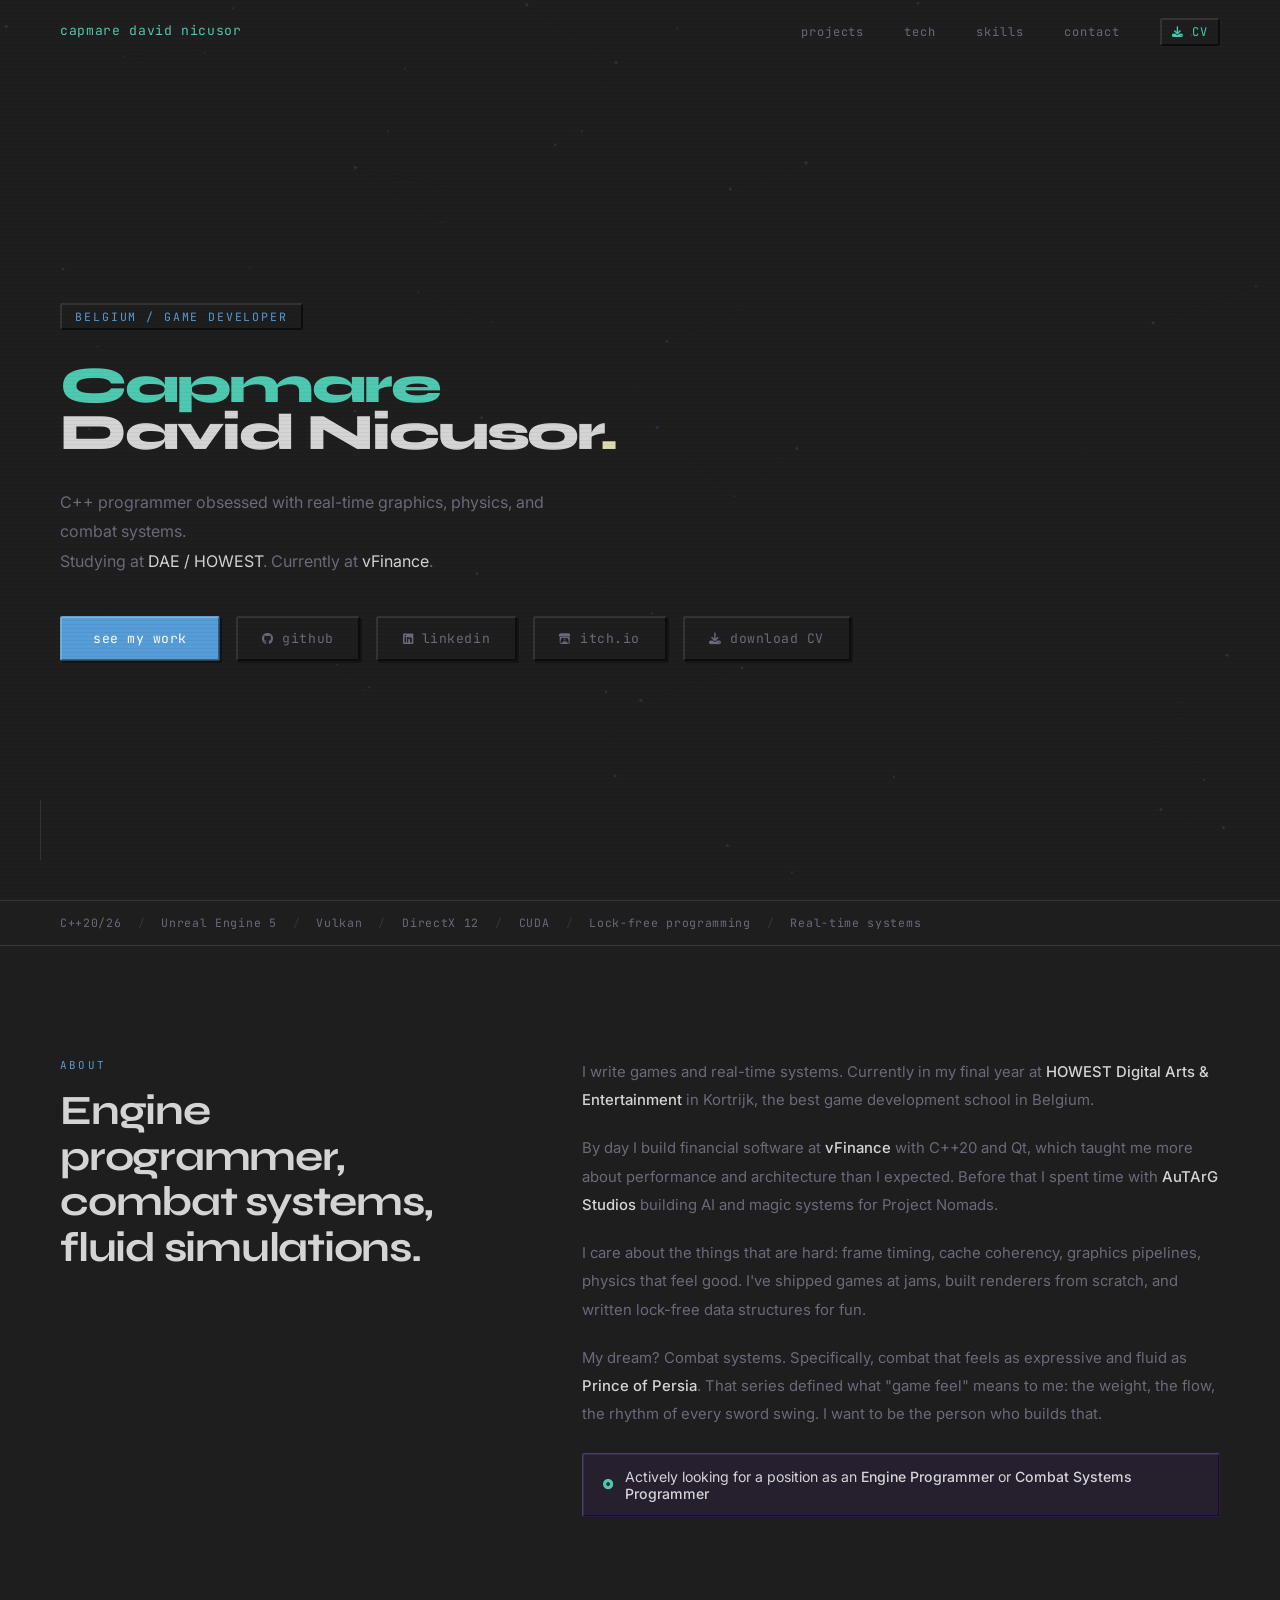
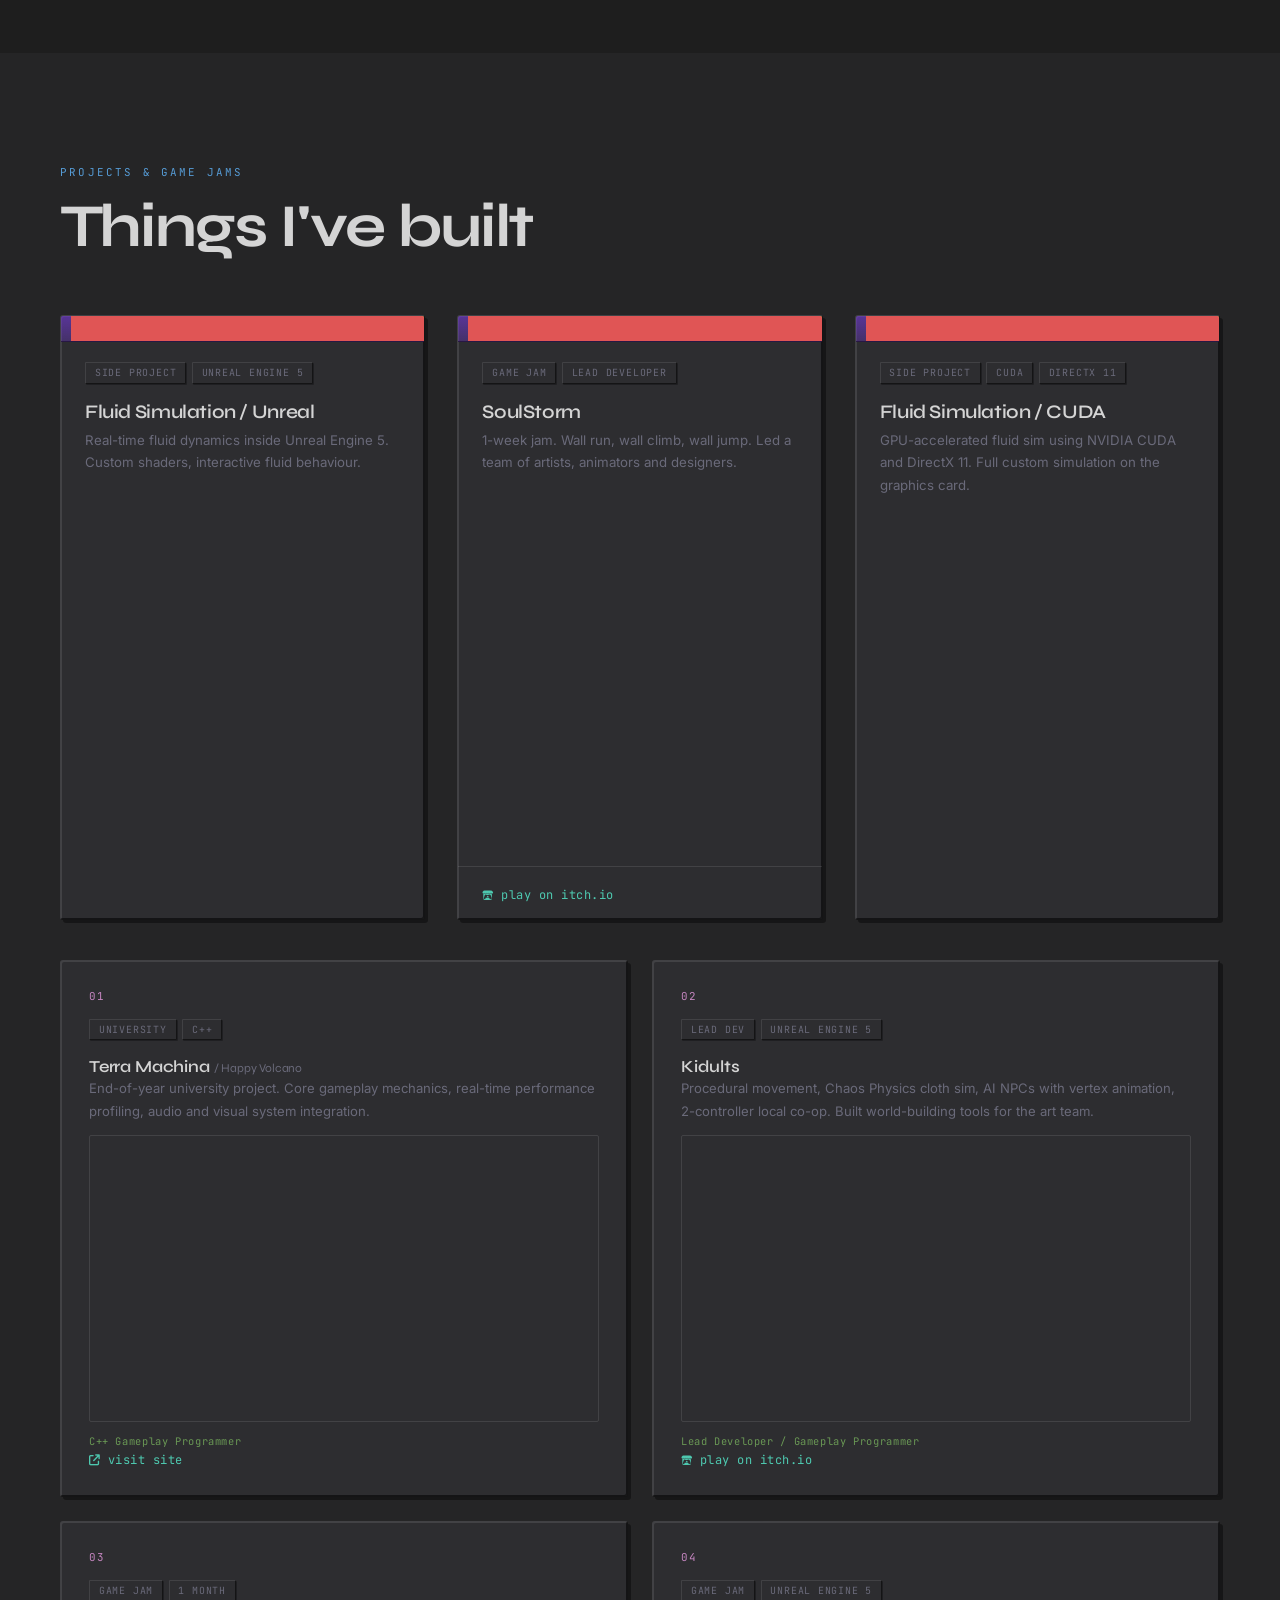
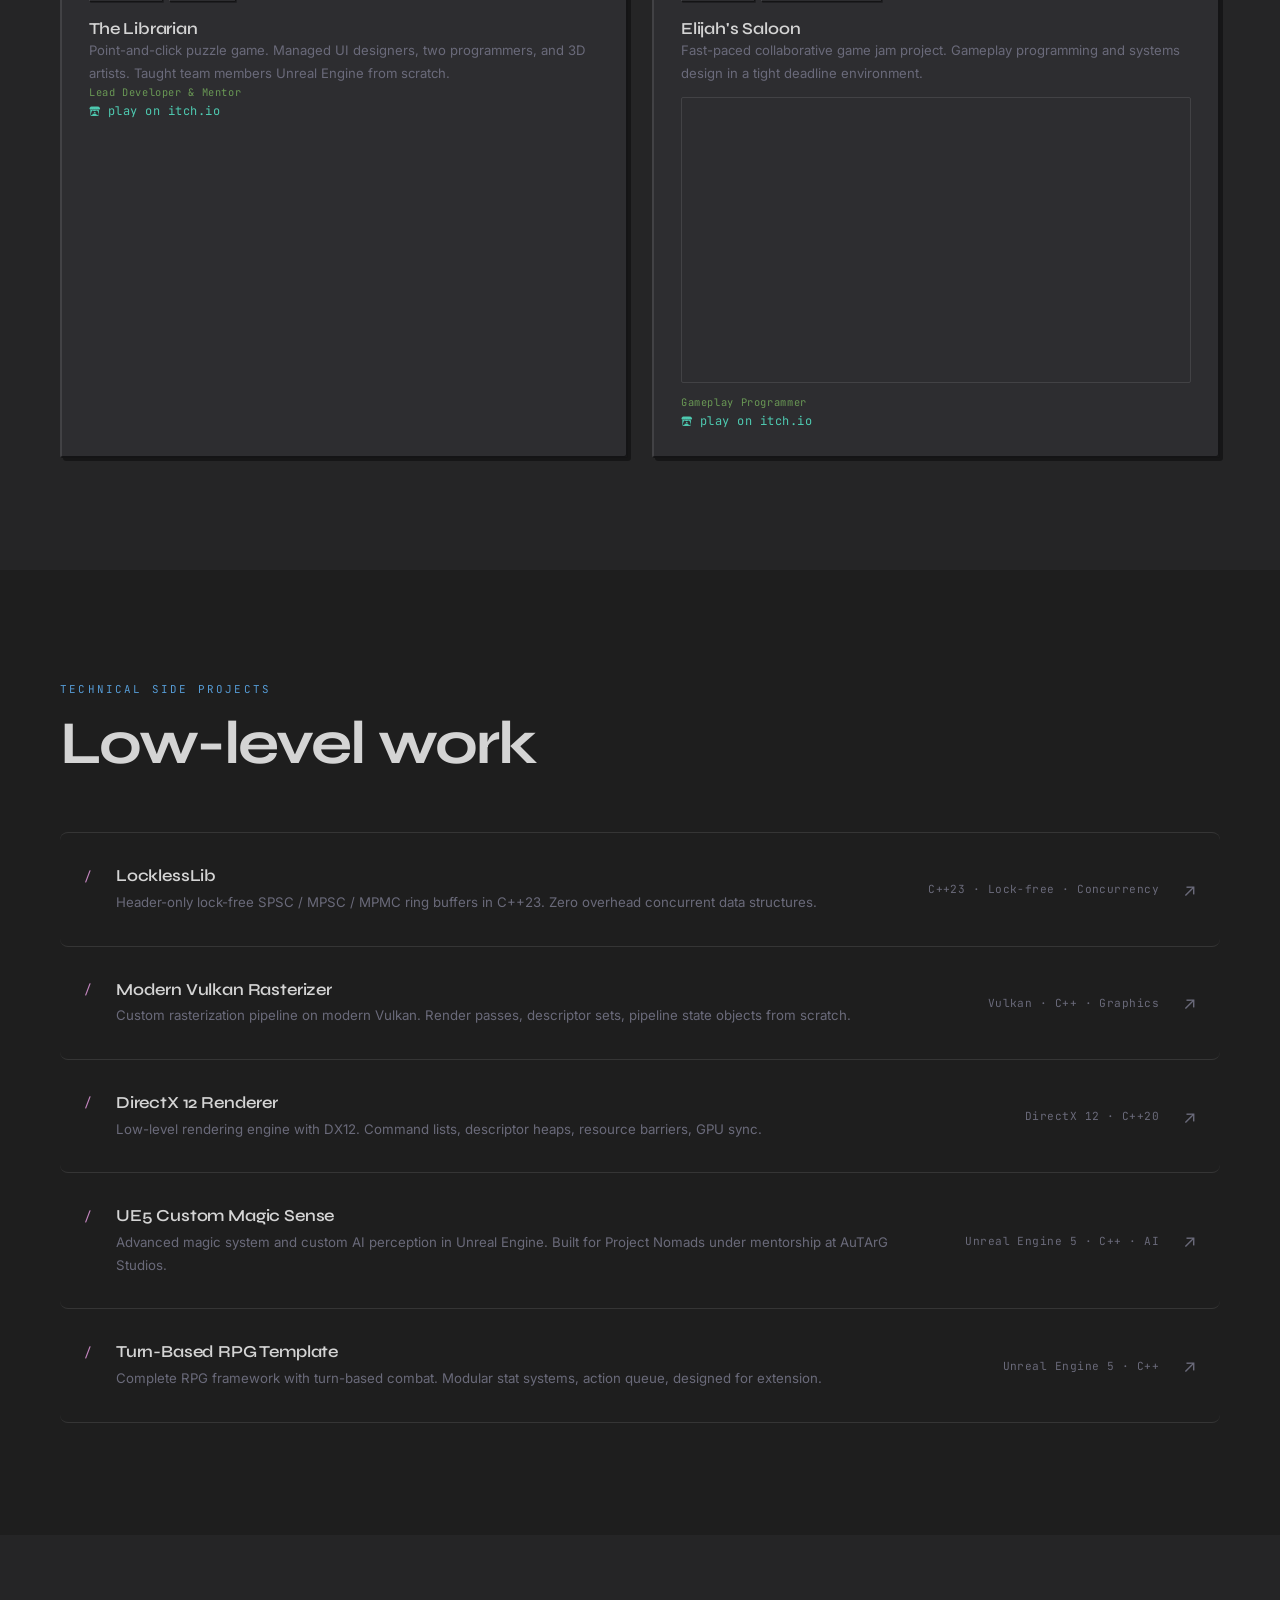
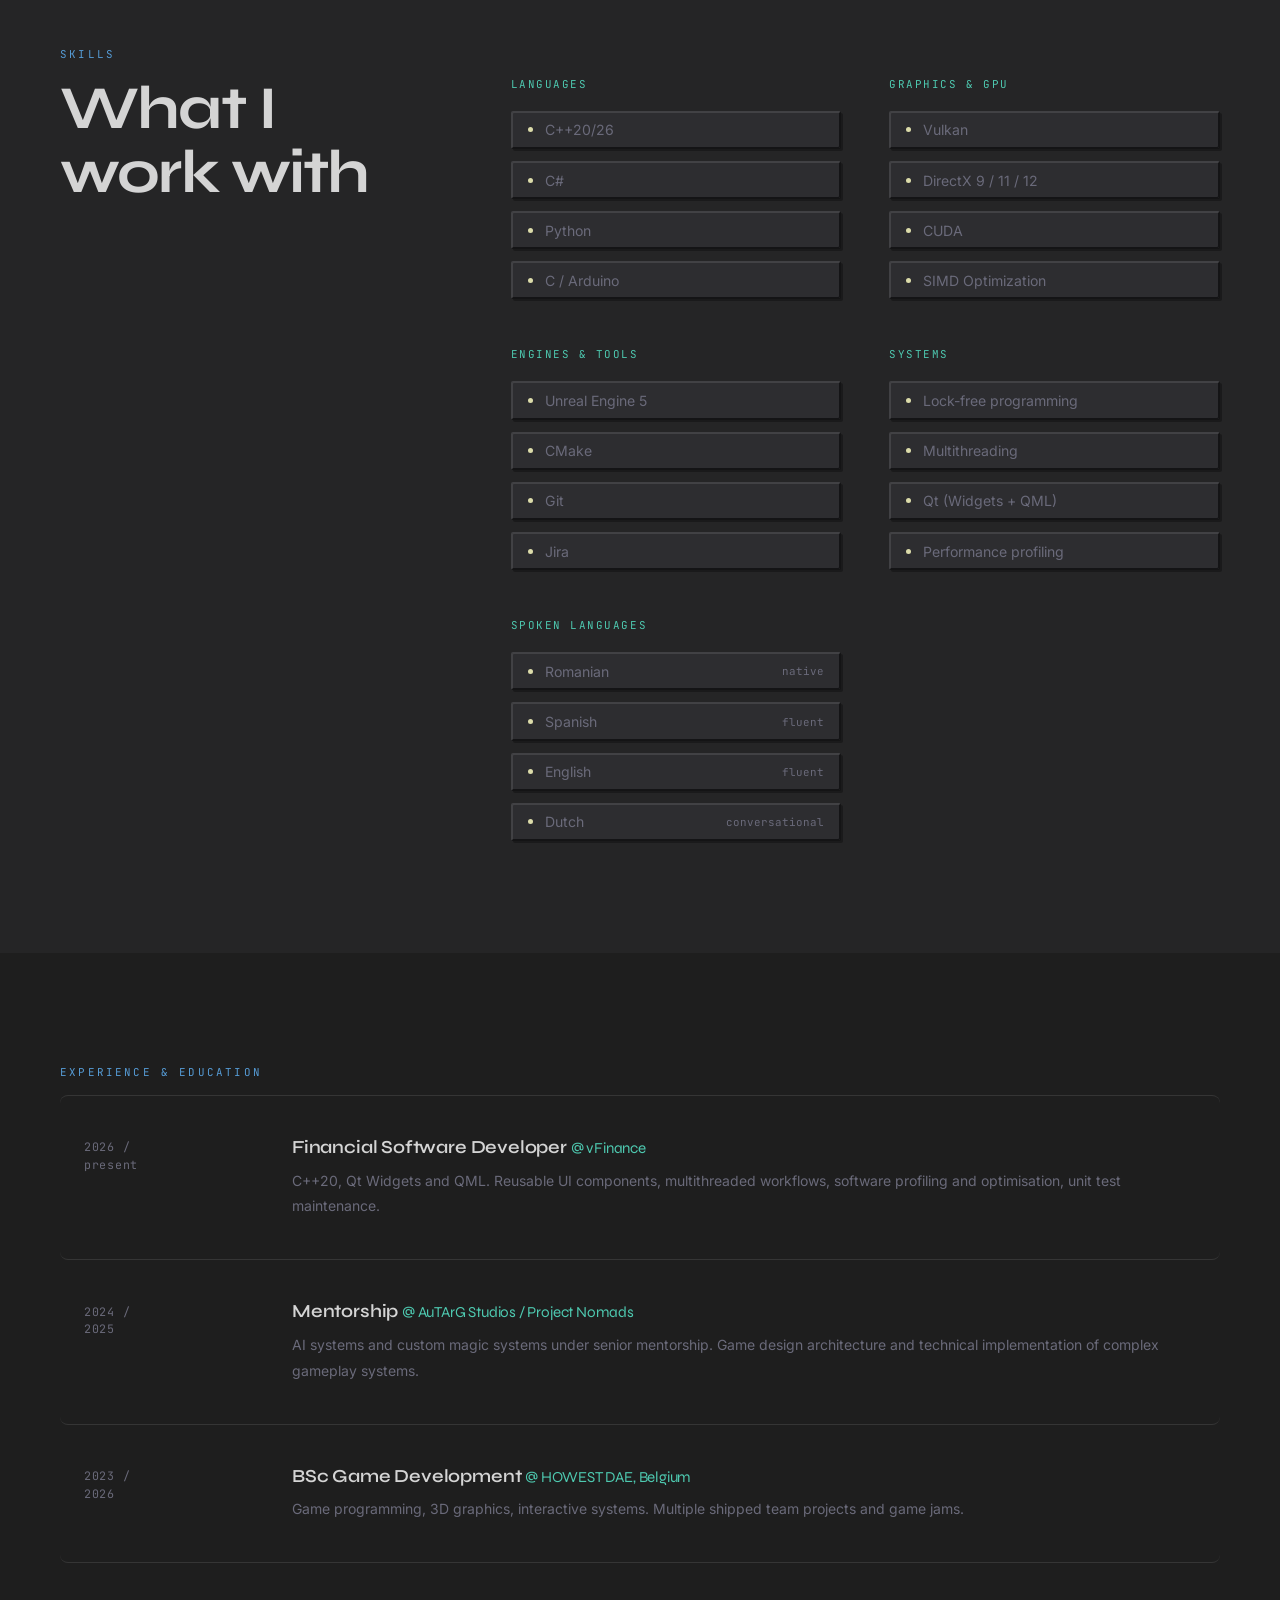
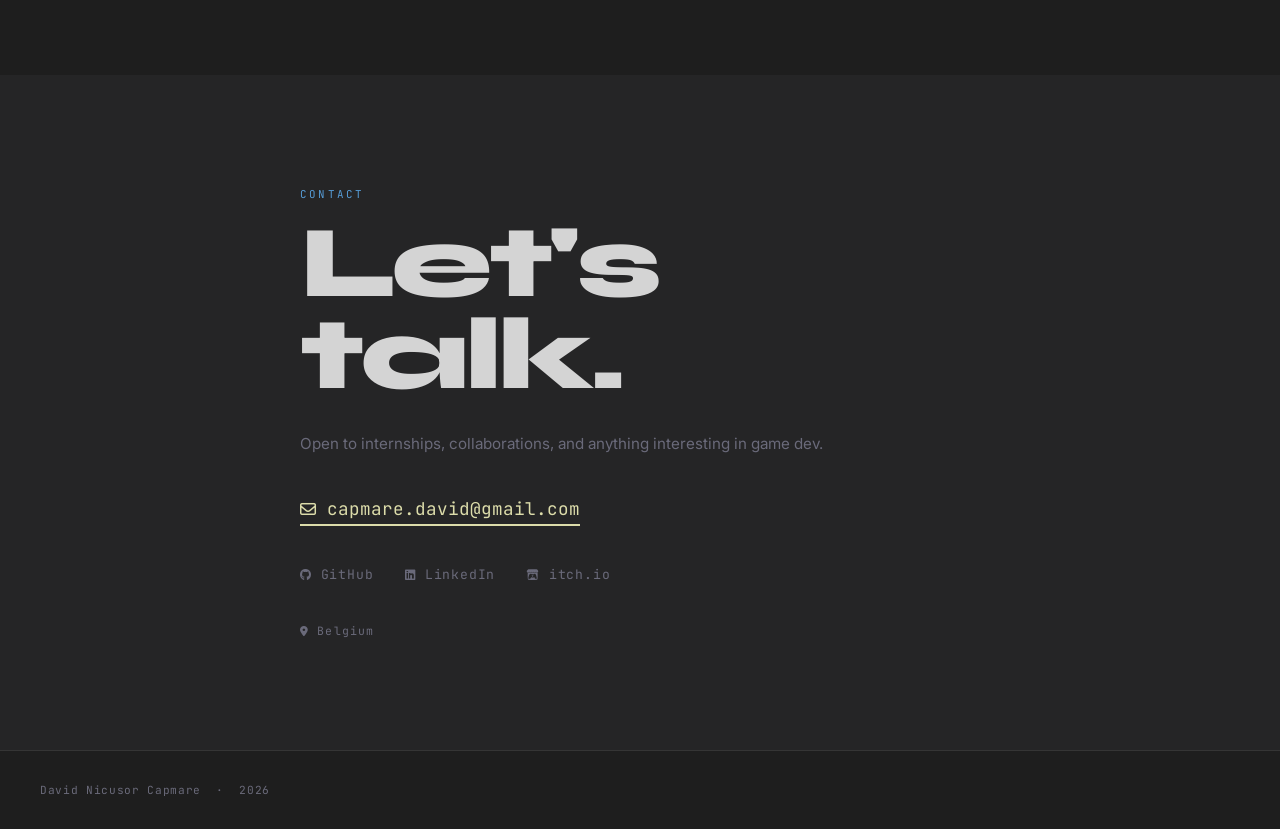
==== commit a9fd5d47: "Update CV download links to use HTML version with portfolio link" ====
--- a/index.html
+++ b/index.html
@@ -20,7 +20,7 @@
         <li><a href="#tech">tech</a></li>
         <li><a href="#skills">skills</a></li>
         <li><a href="#contact">contact</a></li>
-        <li class="nav-cv"><a href="CV_GameDev_David_Nicusor_Capmare.pdf" download><i class="fa-solid fa-download"></i> CV</a></li>
+        <li class="nav-cv"><a href="cv.html" target="_blank"><i class="fa-solid fa-download"></i> CV</a></li>
       </ul>
       <button class="hamburger" id="hamburger" aria-label="Menu">
         <span></span><span></span><span></span>
@@ -48,7 +48,7 @@
         <a href="https://github.com/Capmare" target="_blank" class="btn-outline"><i class="fa-brands fa-github"></i> github</a>
         <a href="https://www.linkedin.com/in/capmare/" target="_blank" class="btn-outline"><i class="fa-brands fa-linkedin"></i> linkedin</a>
         <a href="https://capmare.itch.io/" target="_blank" class="btn-outline"><i class="fa-brands fa-itch-io"></i> itch.io</a>
-        <a href="CV_GameDev_David_Nicusor_Capmare.pdf" download class="btn-outline"><i class="fa-solid fa-download"></i> download CV</a>
+        <a href="cv.html" target="_blank" class="btn-outline"><i class="fa-solid fa-download"></i> download CV</a>
       </div>
     </div>
     <div class="hero-scroll">
--- a/style.css
+++ b/style.css
@@ -242,7 +242,7 @@
 .proj-link:hover { color: var(--text); }
 
 /* ── JAM GRID ────────────────────────────── */
-.jam-grid { display: grid; grid-template-columns: repeat(4, 1fr); gap: 1.5rem; }
+.jam-grid { display: grid; grid-template-columns: repeat(2, 1fr); gap: 1.5rem; }
 
 .jam-card {
   background: var(--card);
@@ -362,7 +362,7 @@
 /* ── RESPONSIVE ──────────────────────────── */
 @media (max-width: 1024px) {
   .embeds-row { grid-template-columns: 1fr 1fr; }
-  .jam-grid { grid-template-columns: 1fr 1fr; }
+  .jam-grid { grid-template-columns: 1fr; }
   .about-layout { grid-template-columns: 1fr; gap: 3rem; }
   .skills-layout { grid-template-columns: 1fr; gap: 3rem; }
   .tech-row-right { display: none; }
@@ -384,7 +384,7 @@
   .nav-cv a { font-size: .95rem !important; padding: .5rem 1.2rem; }
   .section { padding: 5rem 1.5rem; }
   .embeds-row { grid-template-columns: 1fr; }
-  .jam-grid { grid-template-columns: 1fr 1fr; }
+  .jam-grid { grid-template-columns: 1fr; }
   .xp-row { grid-template-columns: 1fr; gap: .5rem; }
   .skills-cols { grid-template-columns: 1fr; }
 }
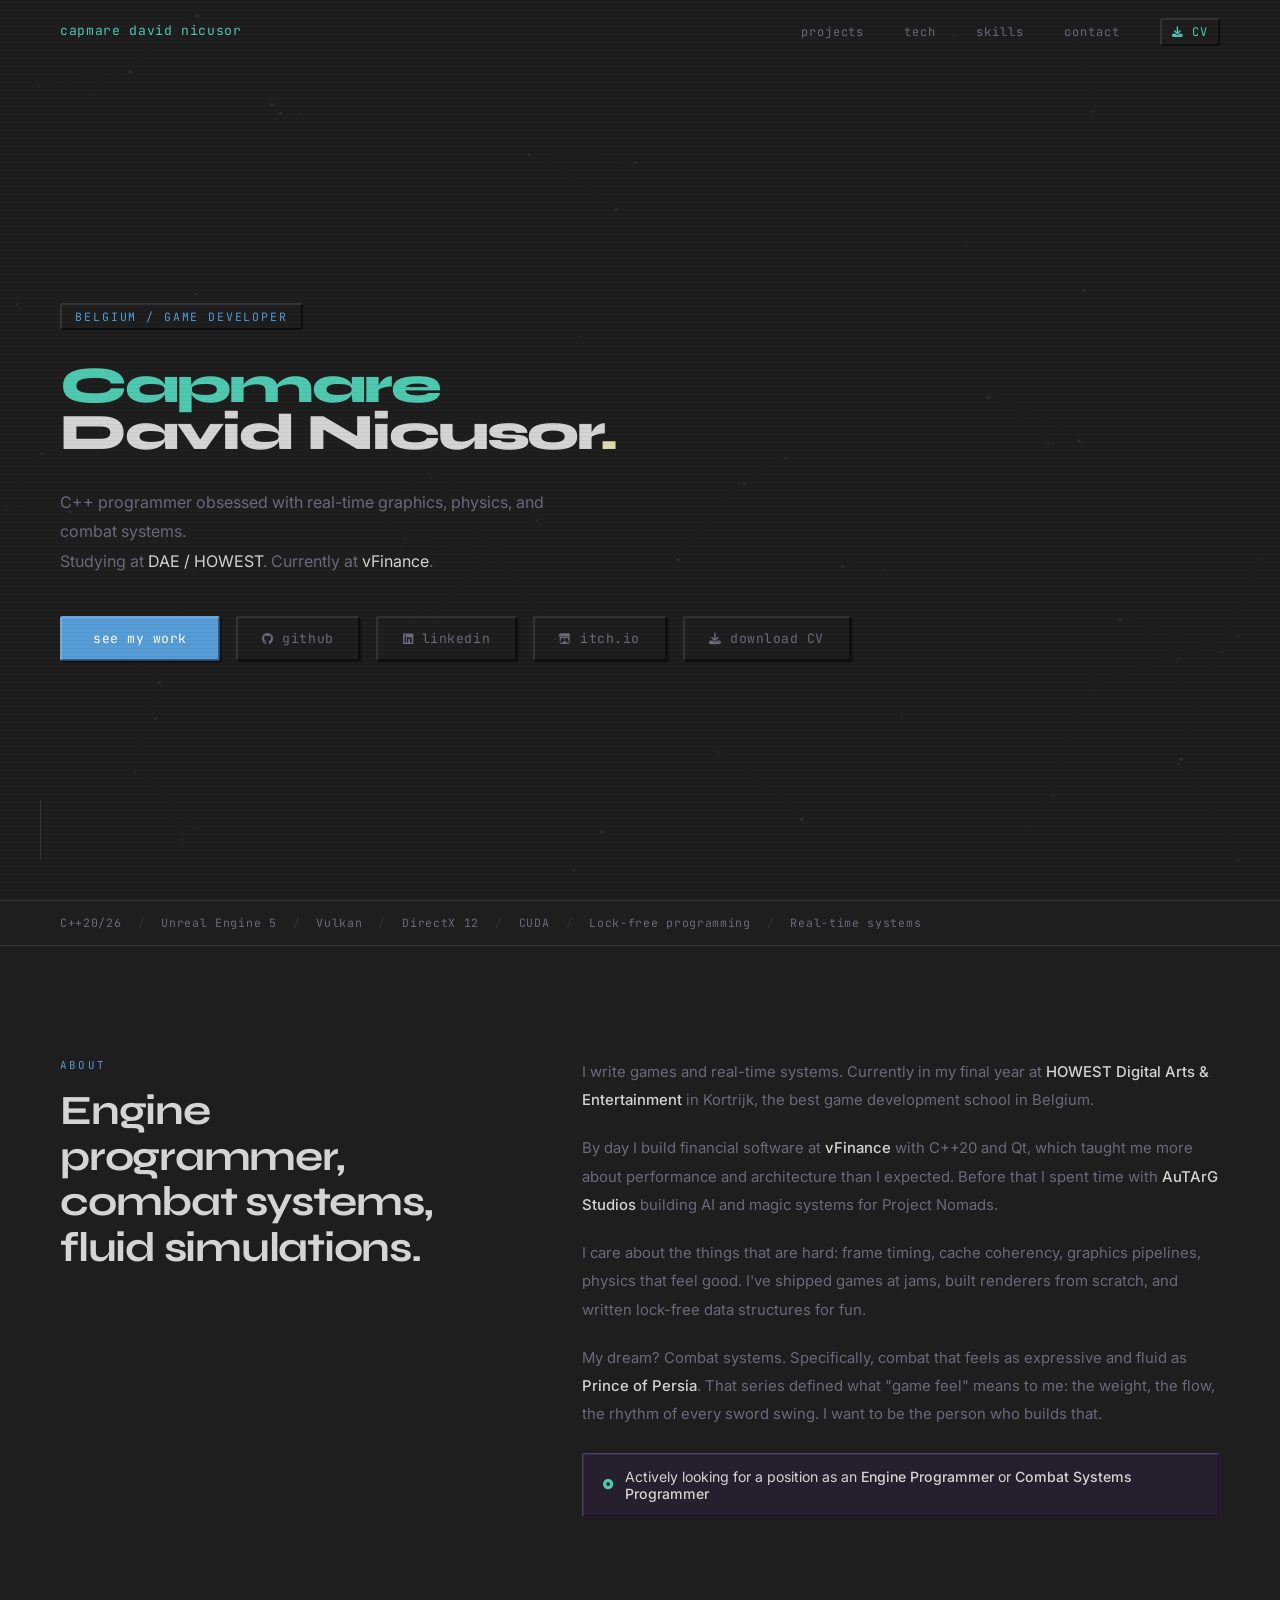
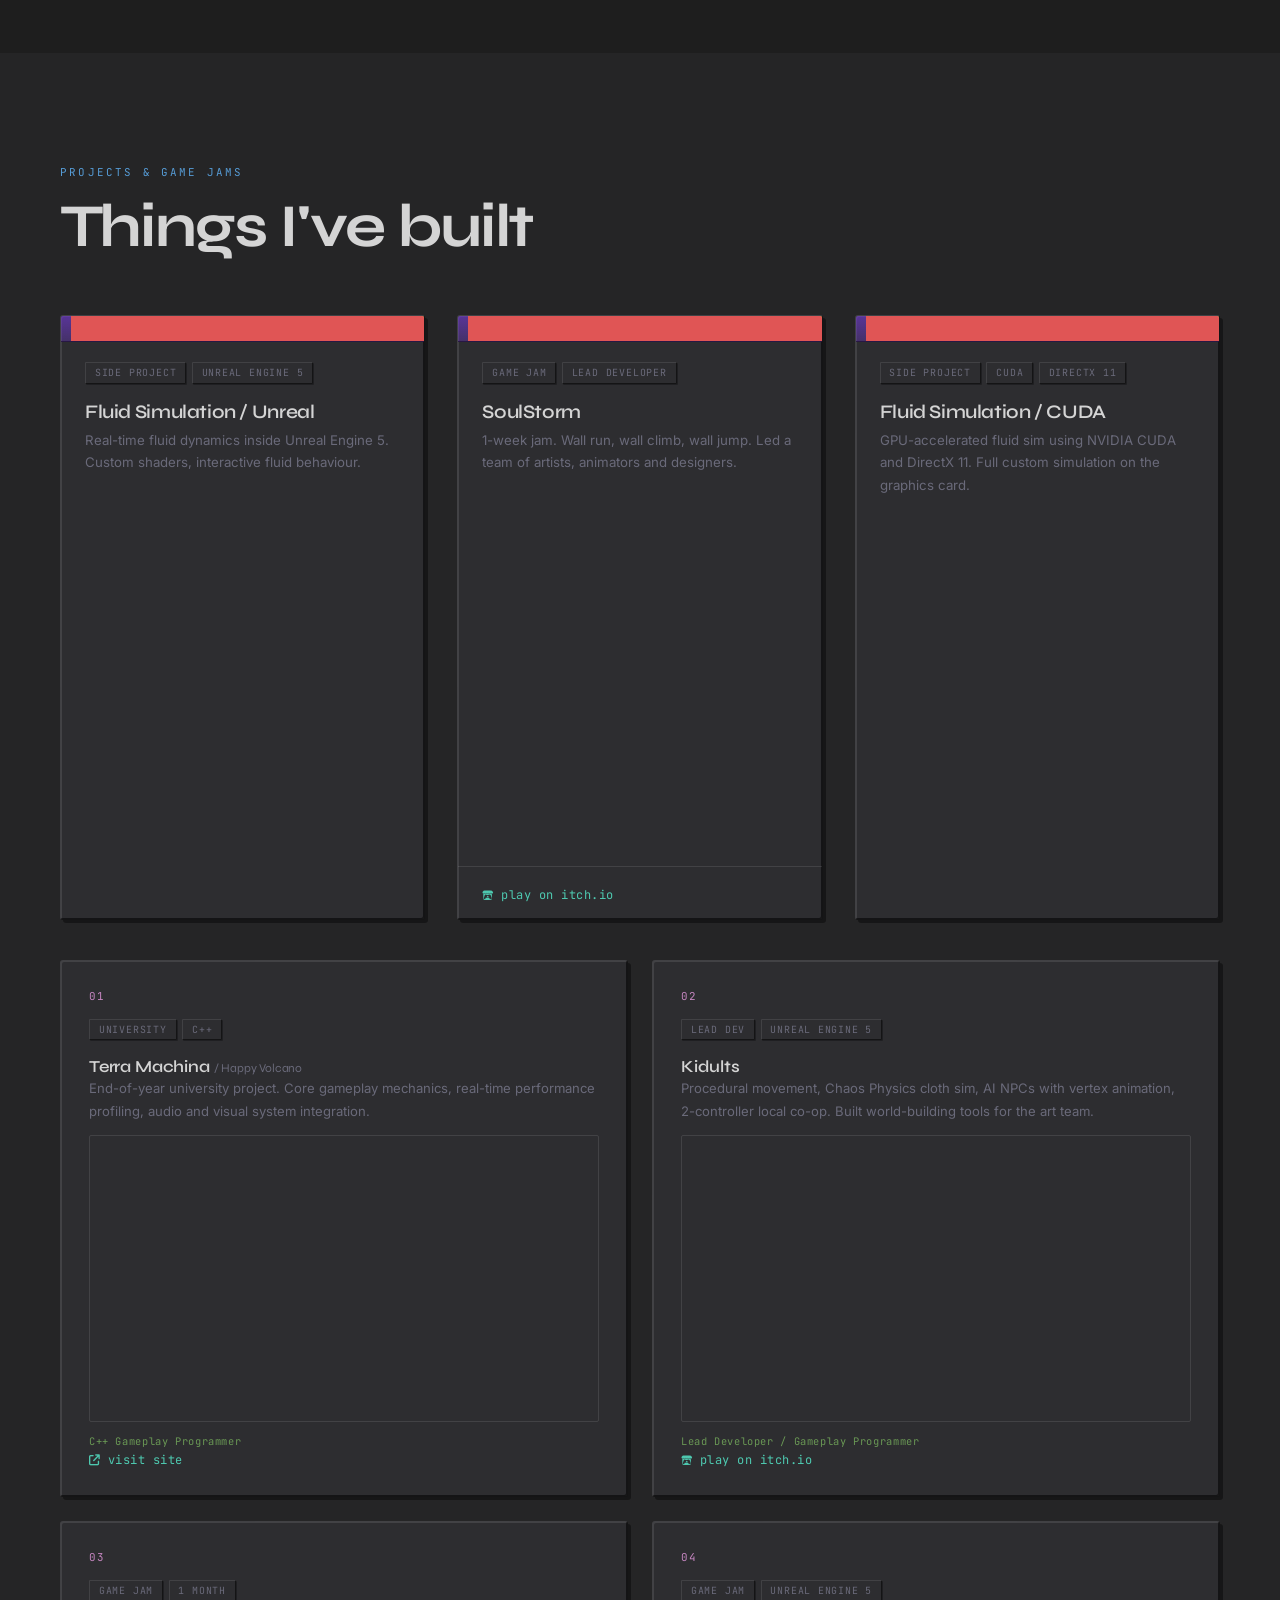
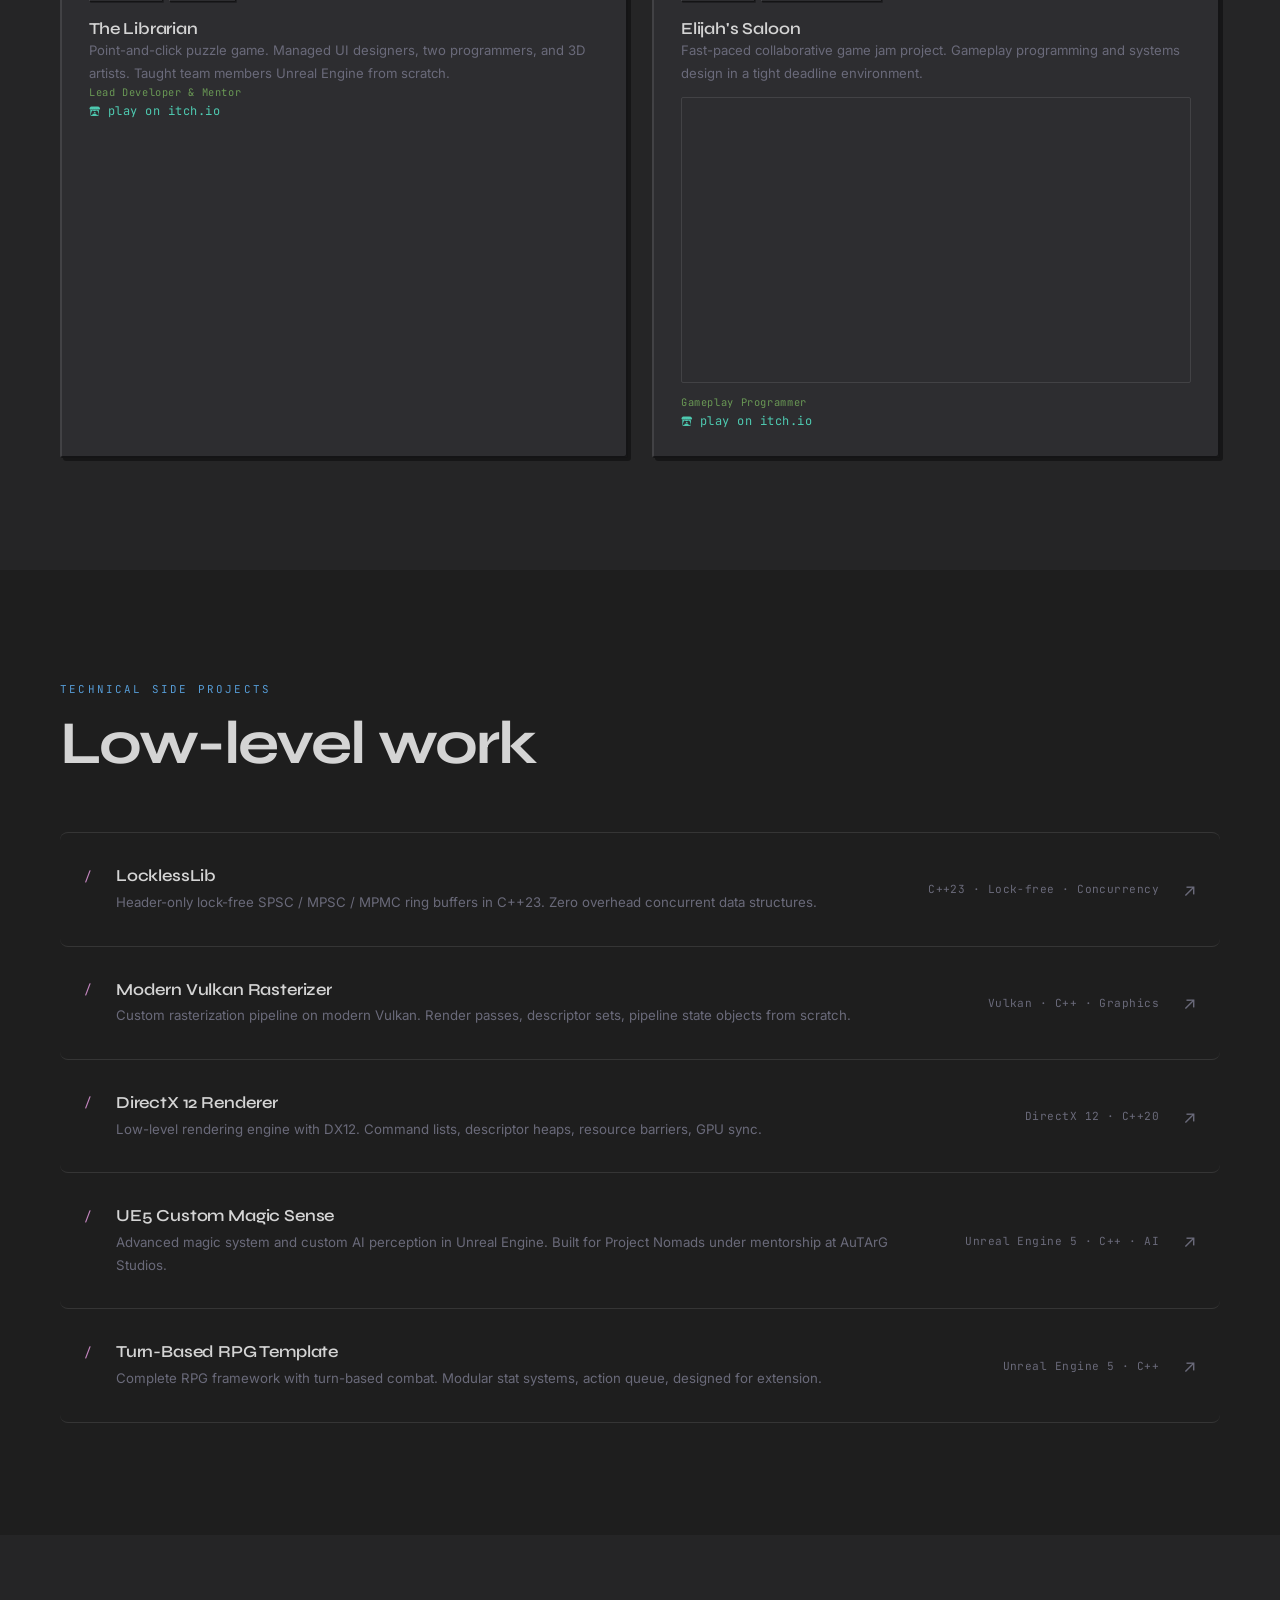
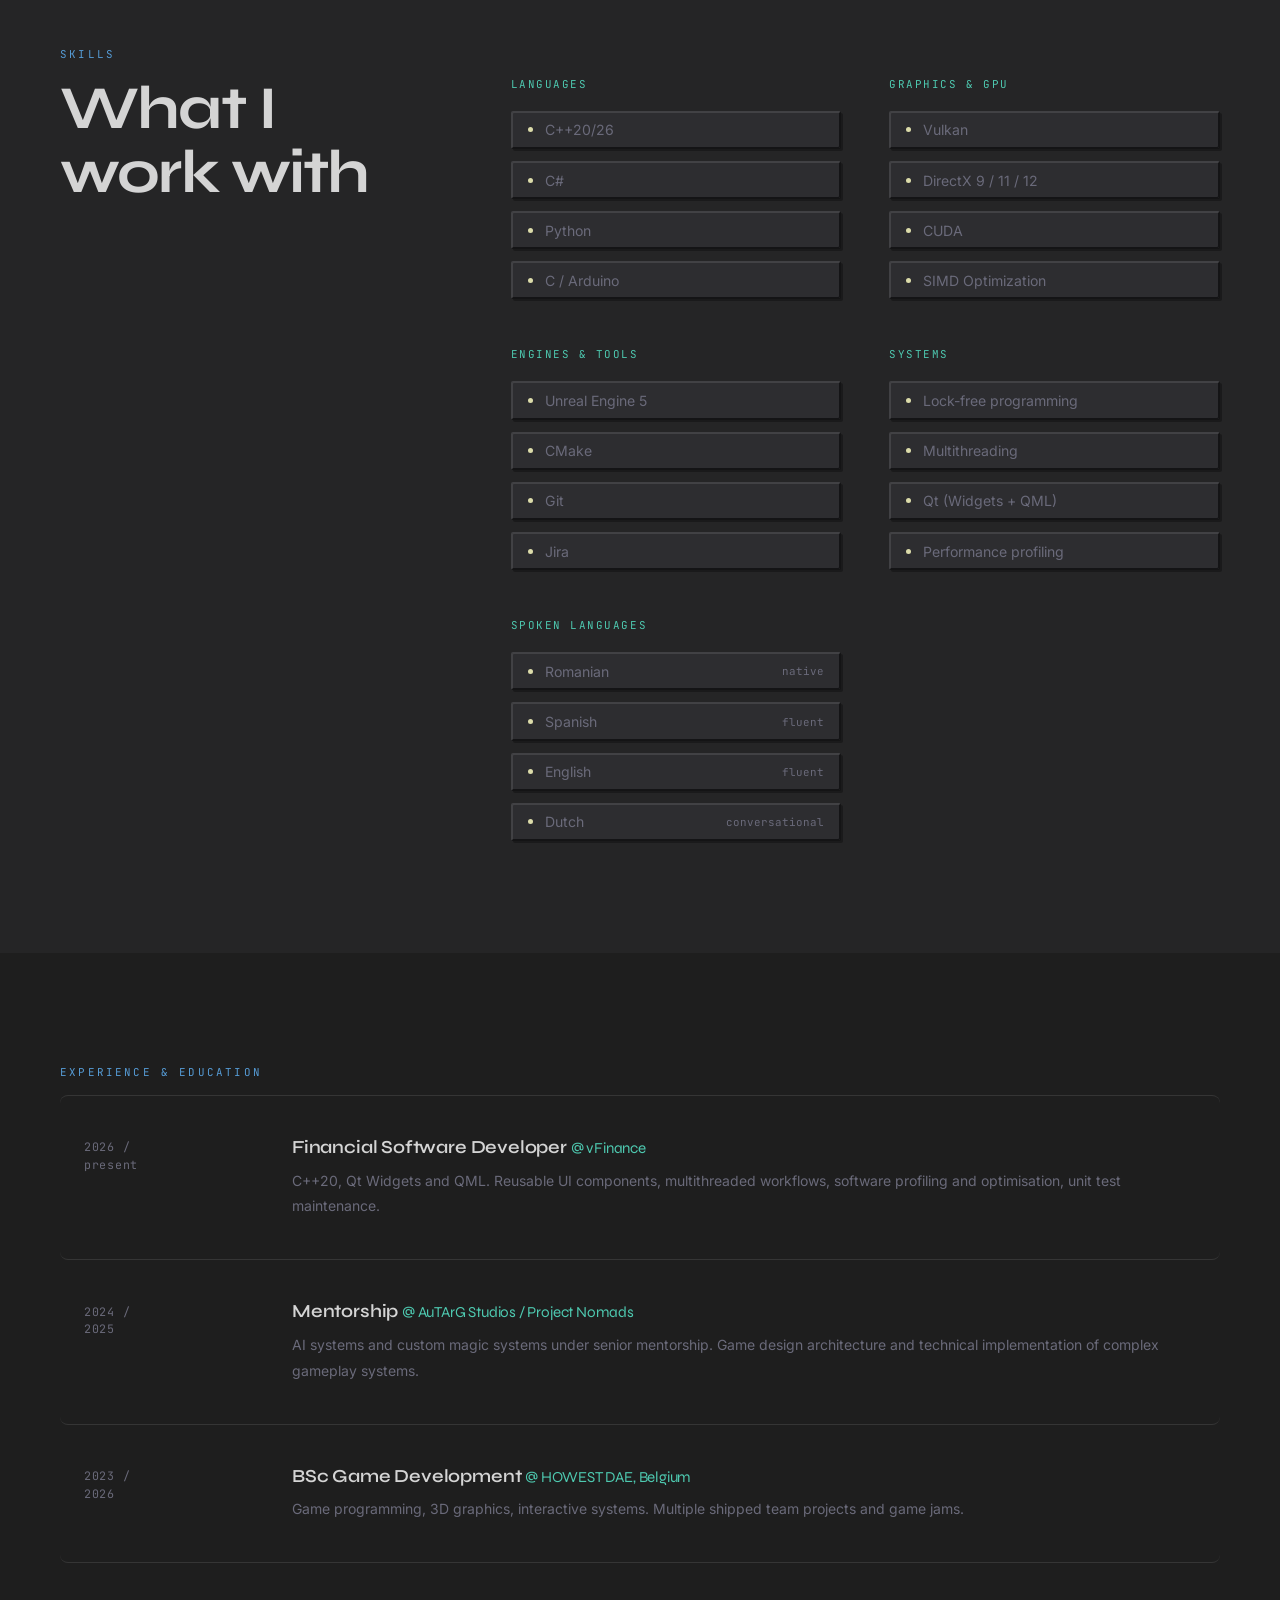
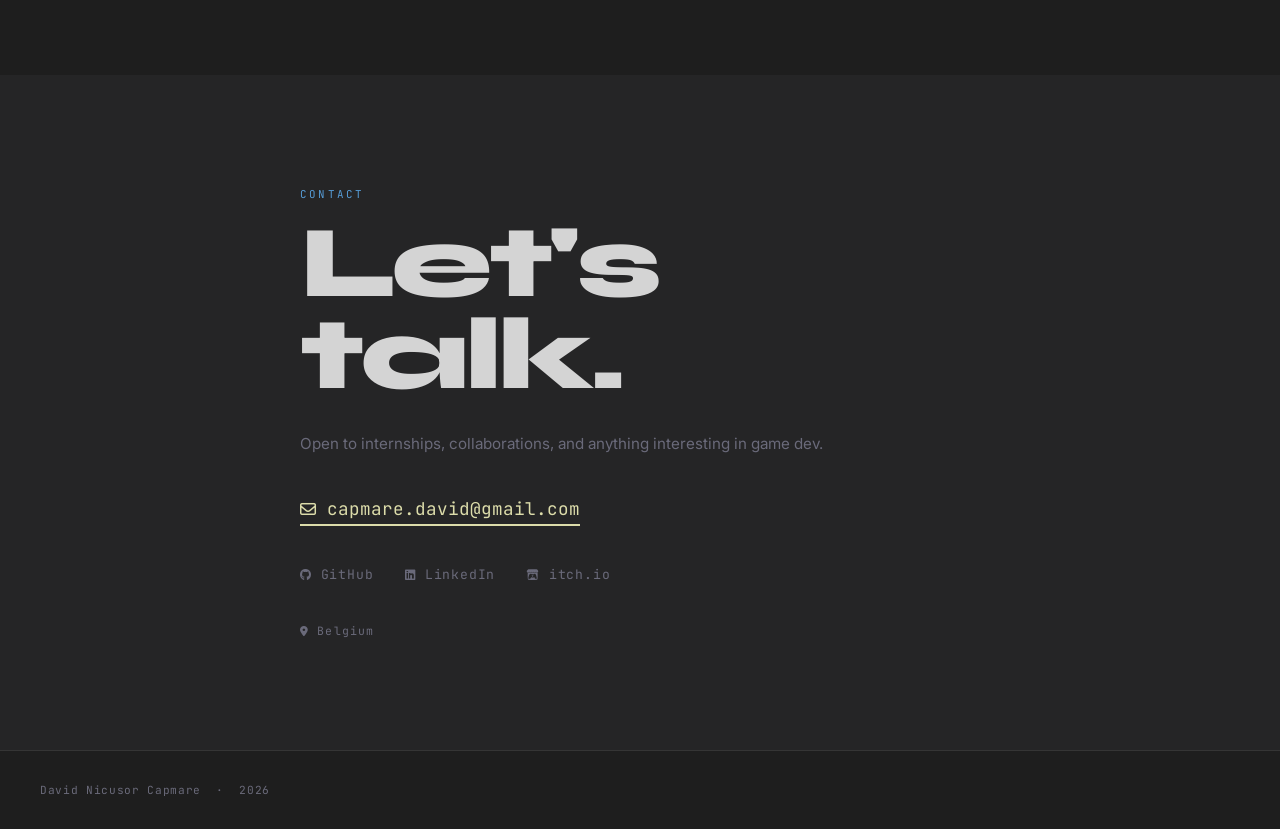
==== commit fa73f22e: "Replace CV PDF with updated version containing portfolio link" ====
--- a/index.html
+++ b/index.html
@@ -20,7 +20,7 @@
         <li><a href="#tech">tech</a></li>
         <li><a href="#skills">skills</a></li>
         <li><a href="#contact">contact</a></li>
-        <li class="nav-cv"><a href="cv.html" target="_blank"><i class="fa-solid fa-download"></i> CV</a></li>
+        <li class="nav-cv"><a href="CV_GameDev_David_Nicusor_Capmare.pdf" download><i class="fa-solid fa-download"></i> CV</a></li>
       </ul>
       <button class="hamburger" id="hamburger" aria-label="Menu">
         <span></span><span></span><span></span>
@@ -48,7 +48,7 @@
         <a href="https://github.com/Capmare" target="_blank" class="btn-outline"><i class="fa-brands fa-github"></i> github</a>
         <a href="https://www.linkedin.com/in/capmare/" target="_blank" class="btn-outline"><i class="fa-brands fa-linkedin"></i> linkedin</a>
         <a href="https://capmare.itch.io/" target="_blank" class="btn-outline"><i class="fa-brands fa-itch-io"></i> itch.io</a>
-        <a href="cv.html" target="_blank" class="btn-outline"><i class="fa-solid fa-download"></i> download CV</a>
+        <a href="CV_GameDev_David_Nicusor_Capmare.pdf" download class="btn-outline"><i class="fa-solid fa-download"></i> download CV</a>
       </div>
     </div>
     <div class="hero-scroll">
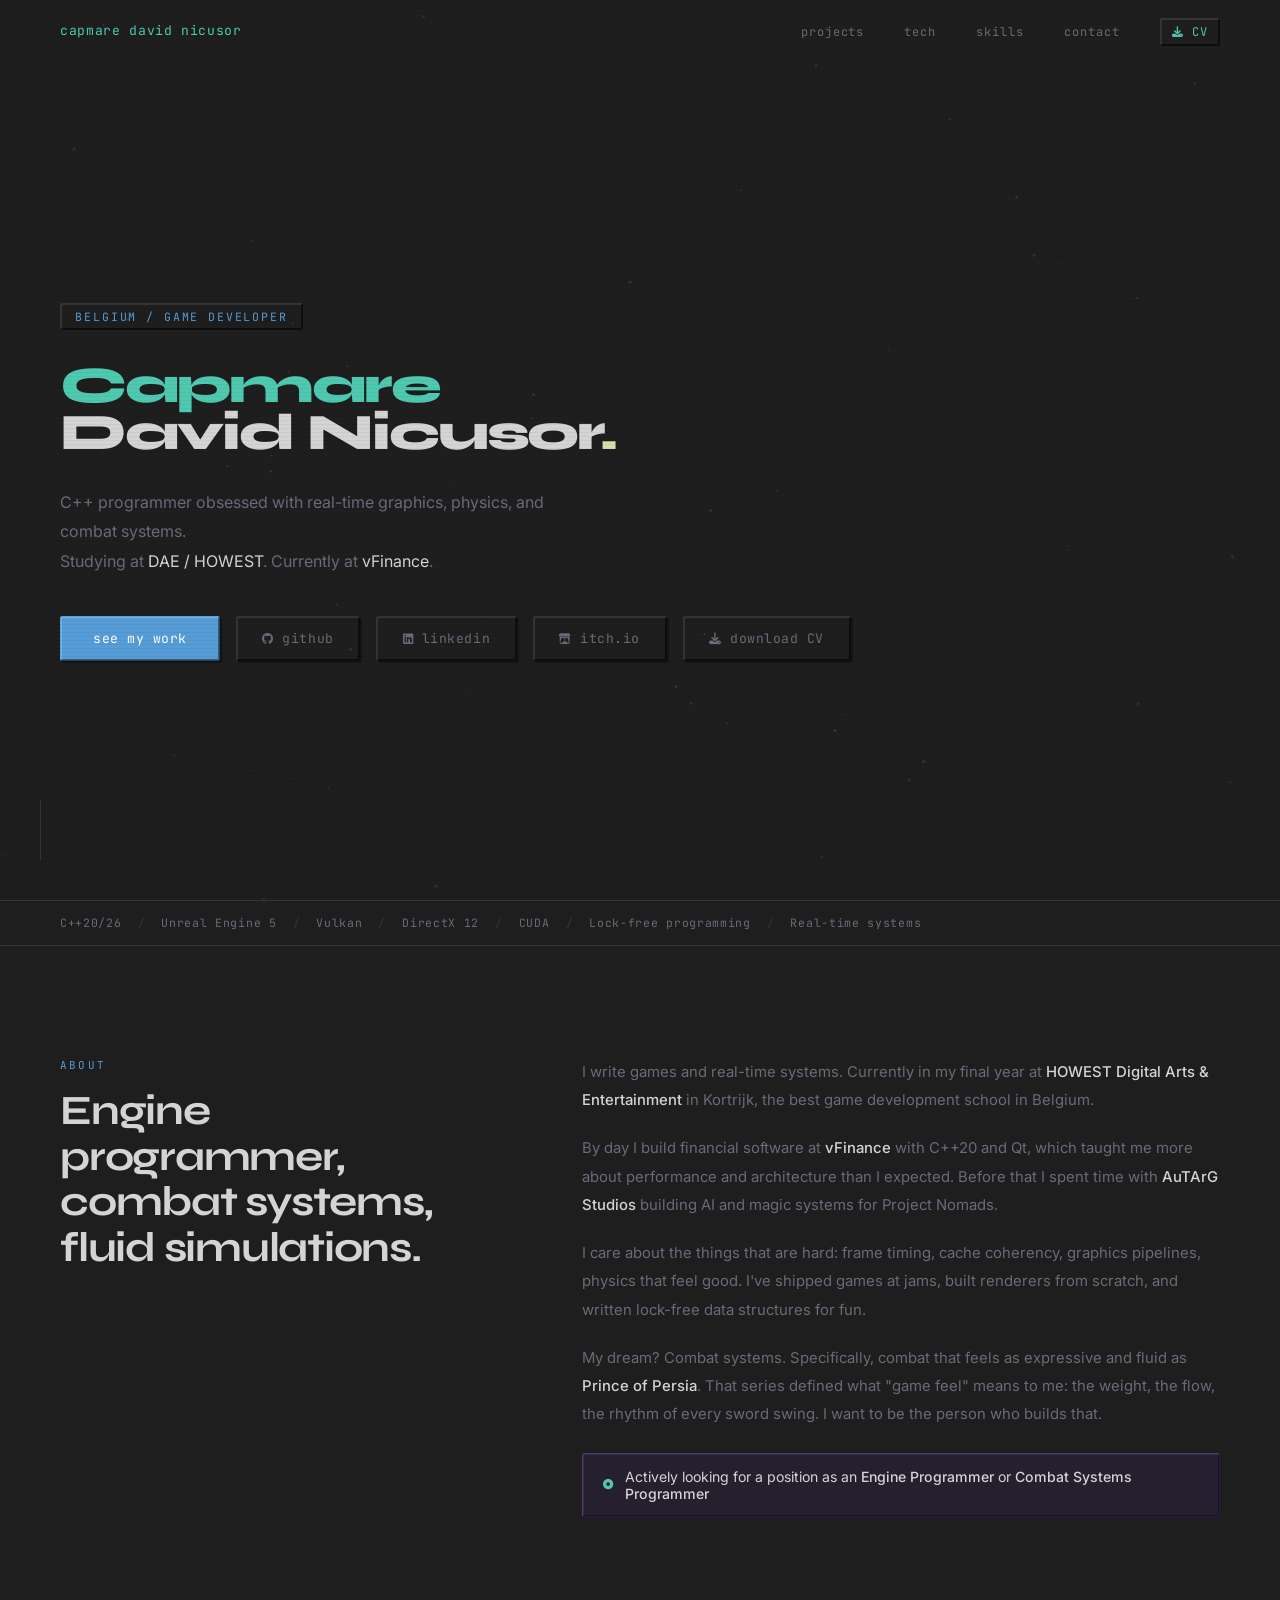
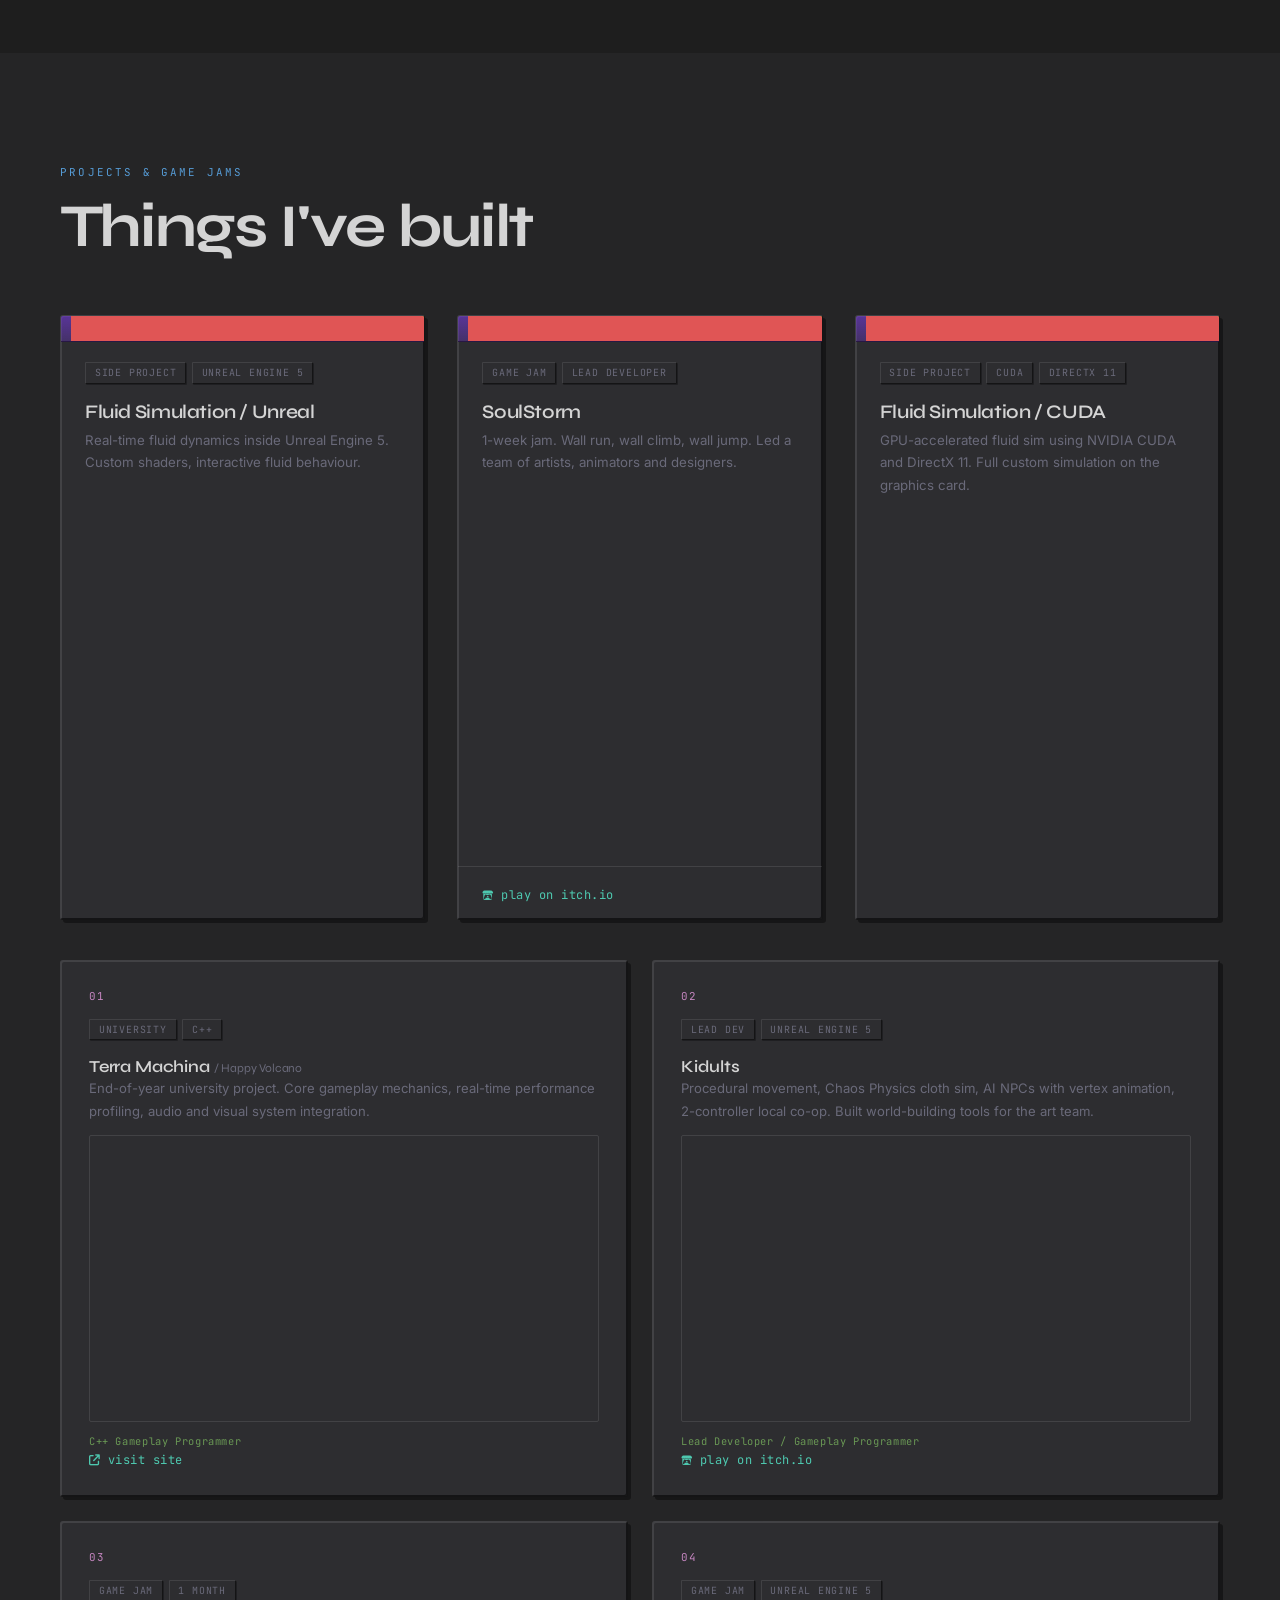
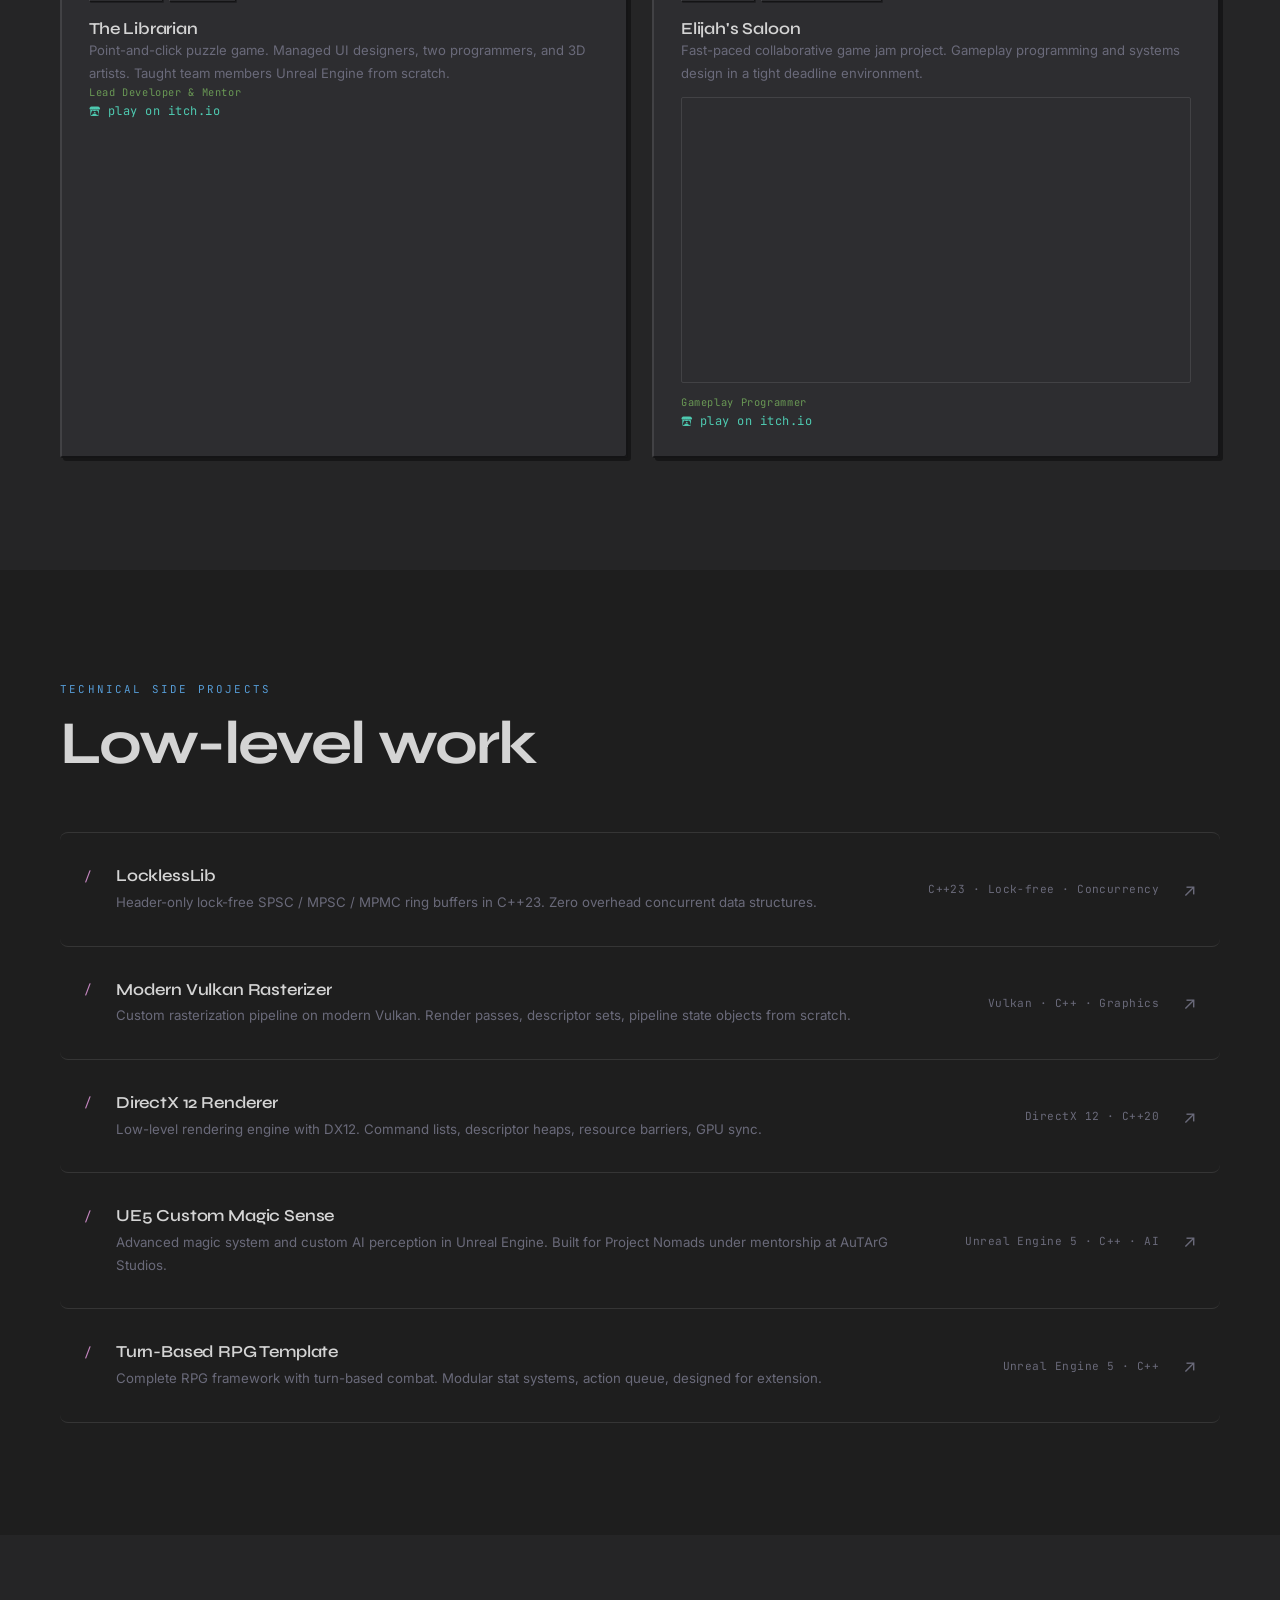
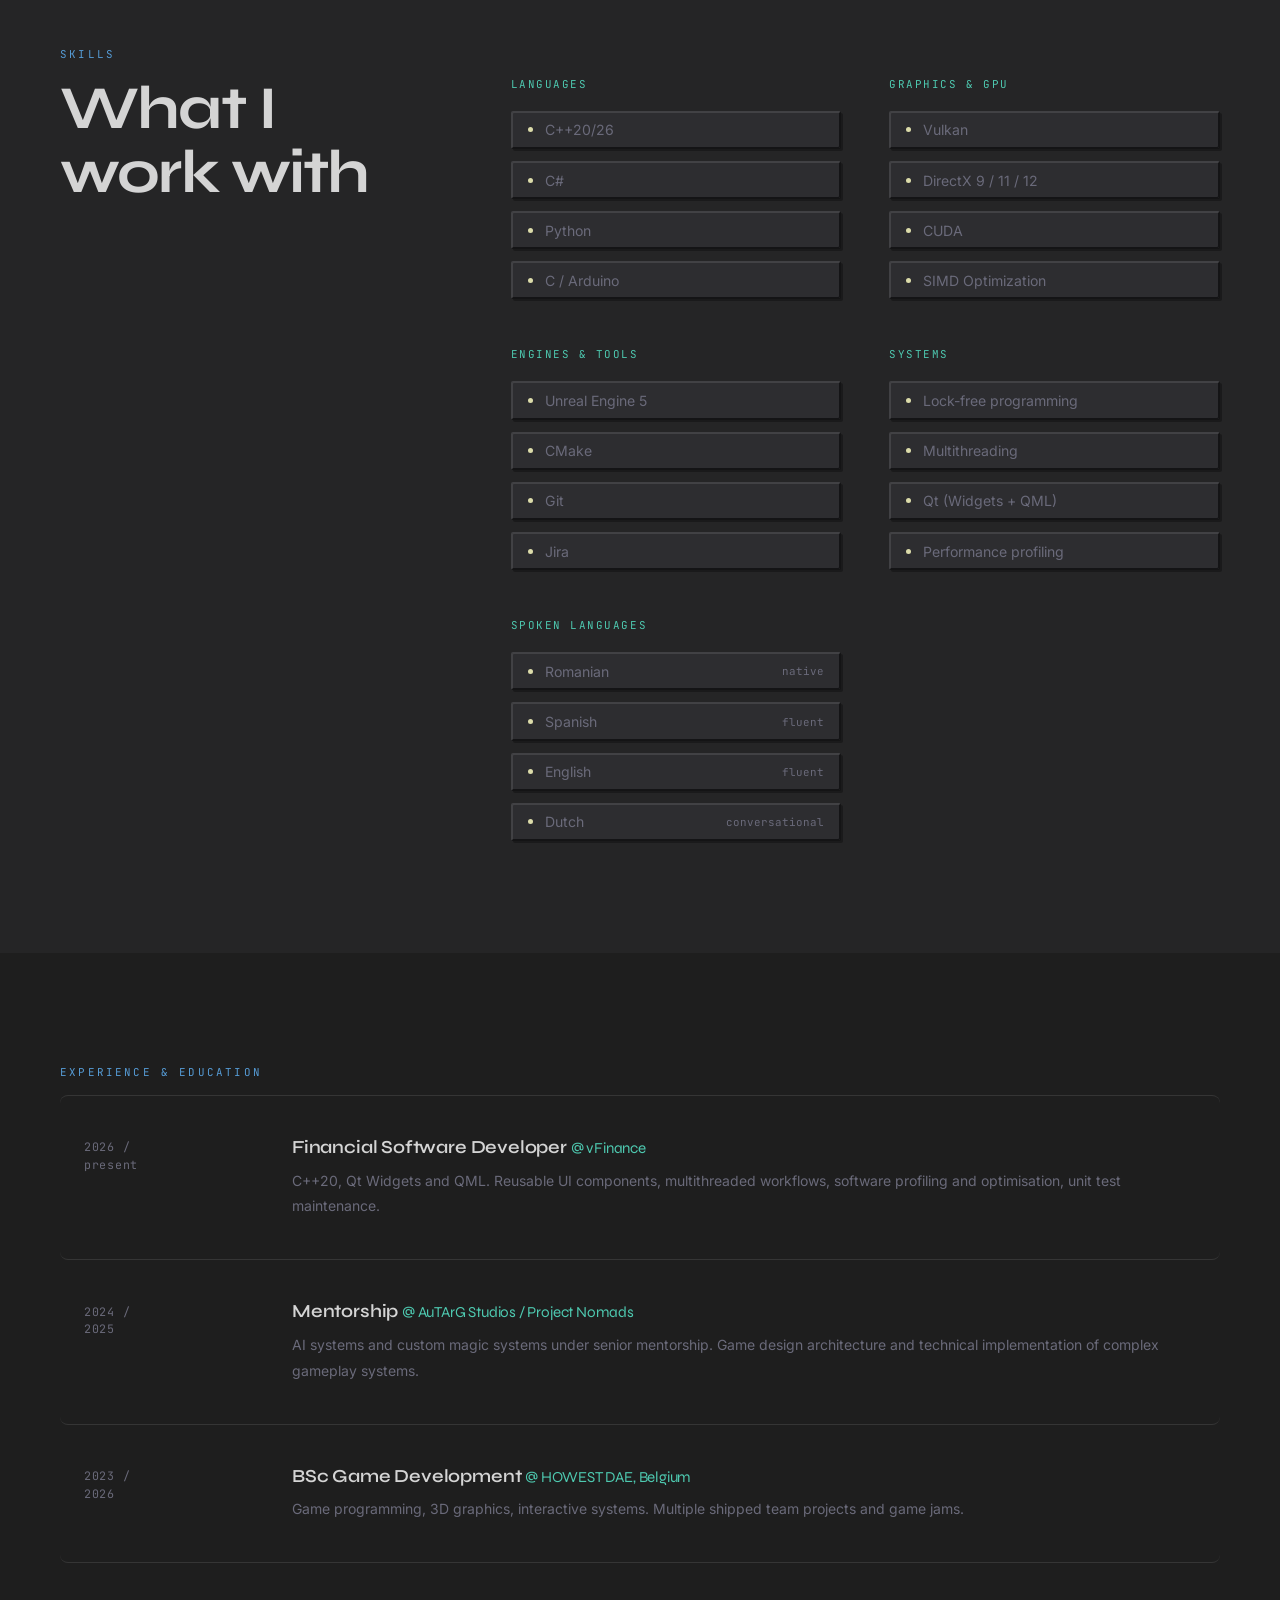
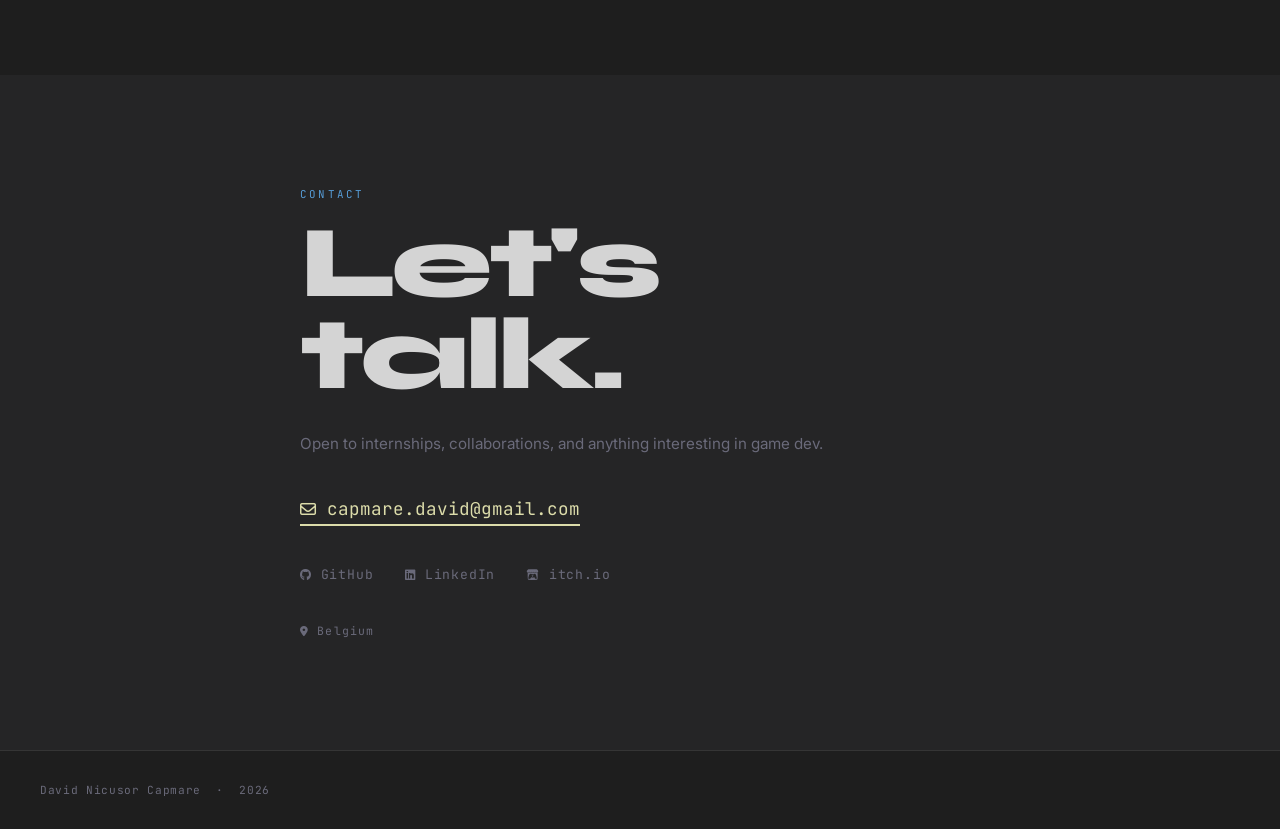
==== commit 9d3860f1: "Restore cv.html links, fix LinkedIn URL" ====
--- a/index.html
+++ b/index.html
@@ -20,7 +20,7 @@
         <li><a href="#tech">tech</a></li>
         <li><a href="#skills">skills</a></li>
         <li><a href="#contact">contact</a></li>
-        <li class="nav-cv"><a href="CV_GameDev_David_Nicusor_Capmare.pdf" download><i class="fa-solid fa-download"></i> CV</a></li>
+        <li class="nav-cv"><a href="cv.html" target="_blank"><i class="fa-solid fa-download"></i> CV</a></li>
       </ul>
       <button class="hamburger" id="hamburger" aria-label="Menu">
         <span></span><span></span><span></span>
@@ -48,7 +48,7 @@
         <a href="https://github.com/Capmare" target="_blank" class="btn-outline"><i class="fa-brands fa-github"></i> github</a>
         <a href="https://www.linkedin.com/in/capmare/" target="_blank" class="btn-outline"><i class="fa-brands fa-linkedin"></i> linkedin</a>
         <a href="https://capmare.itch.io/" target="_blank" class="btn-outline"><i class="fa-brands fa-itch-io"></i> itch.io</a>
-        <a href="CV_GameDev_David_Nicusor_Capmare.pdf" download class="btn-outline"><i class="fa-solid fa-download"></i> download CV</a>
+        <a href="cv.html" target="_blank" class="btn-outline"><i class="fa-solid fa-download"></i> download CV</a>
       </div>
     </div>
     <div class="hero-scroll">
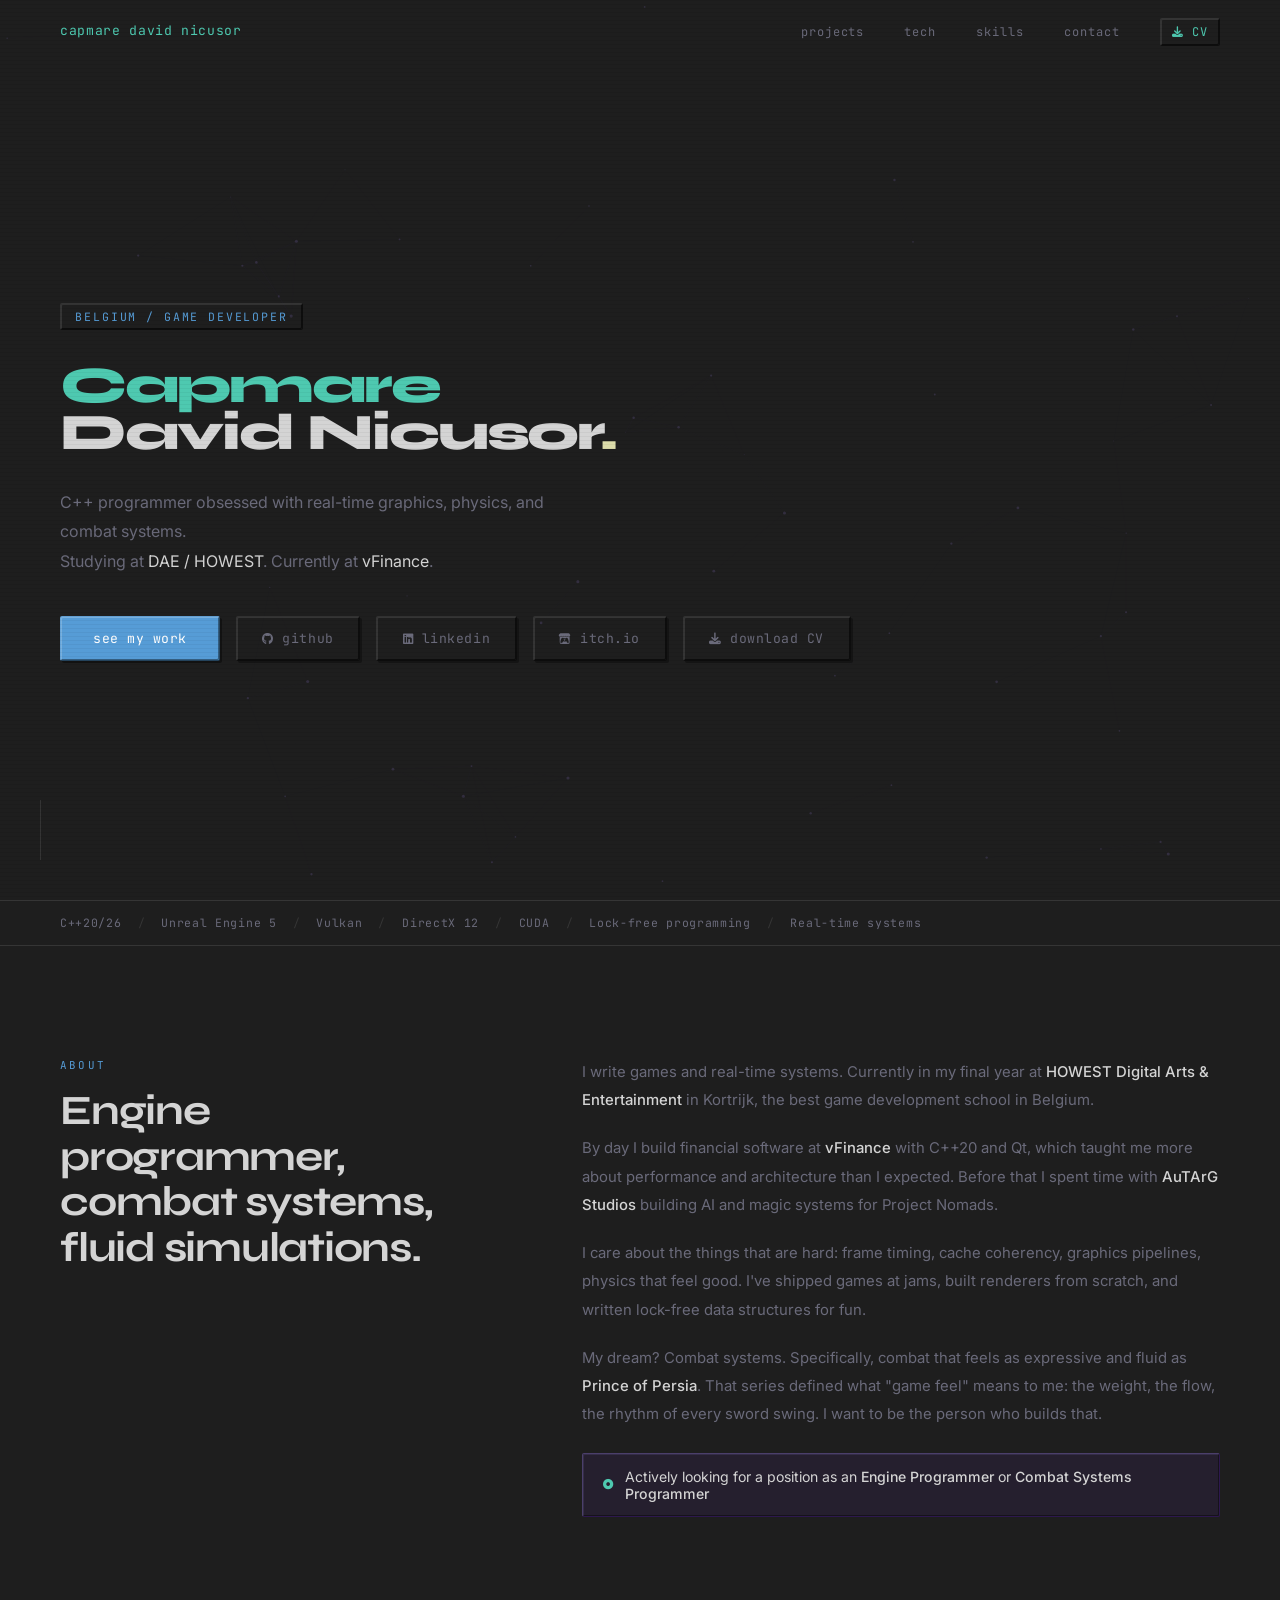
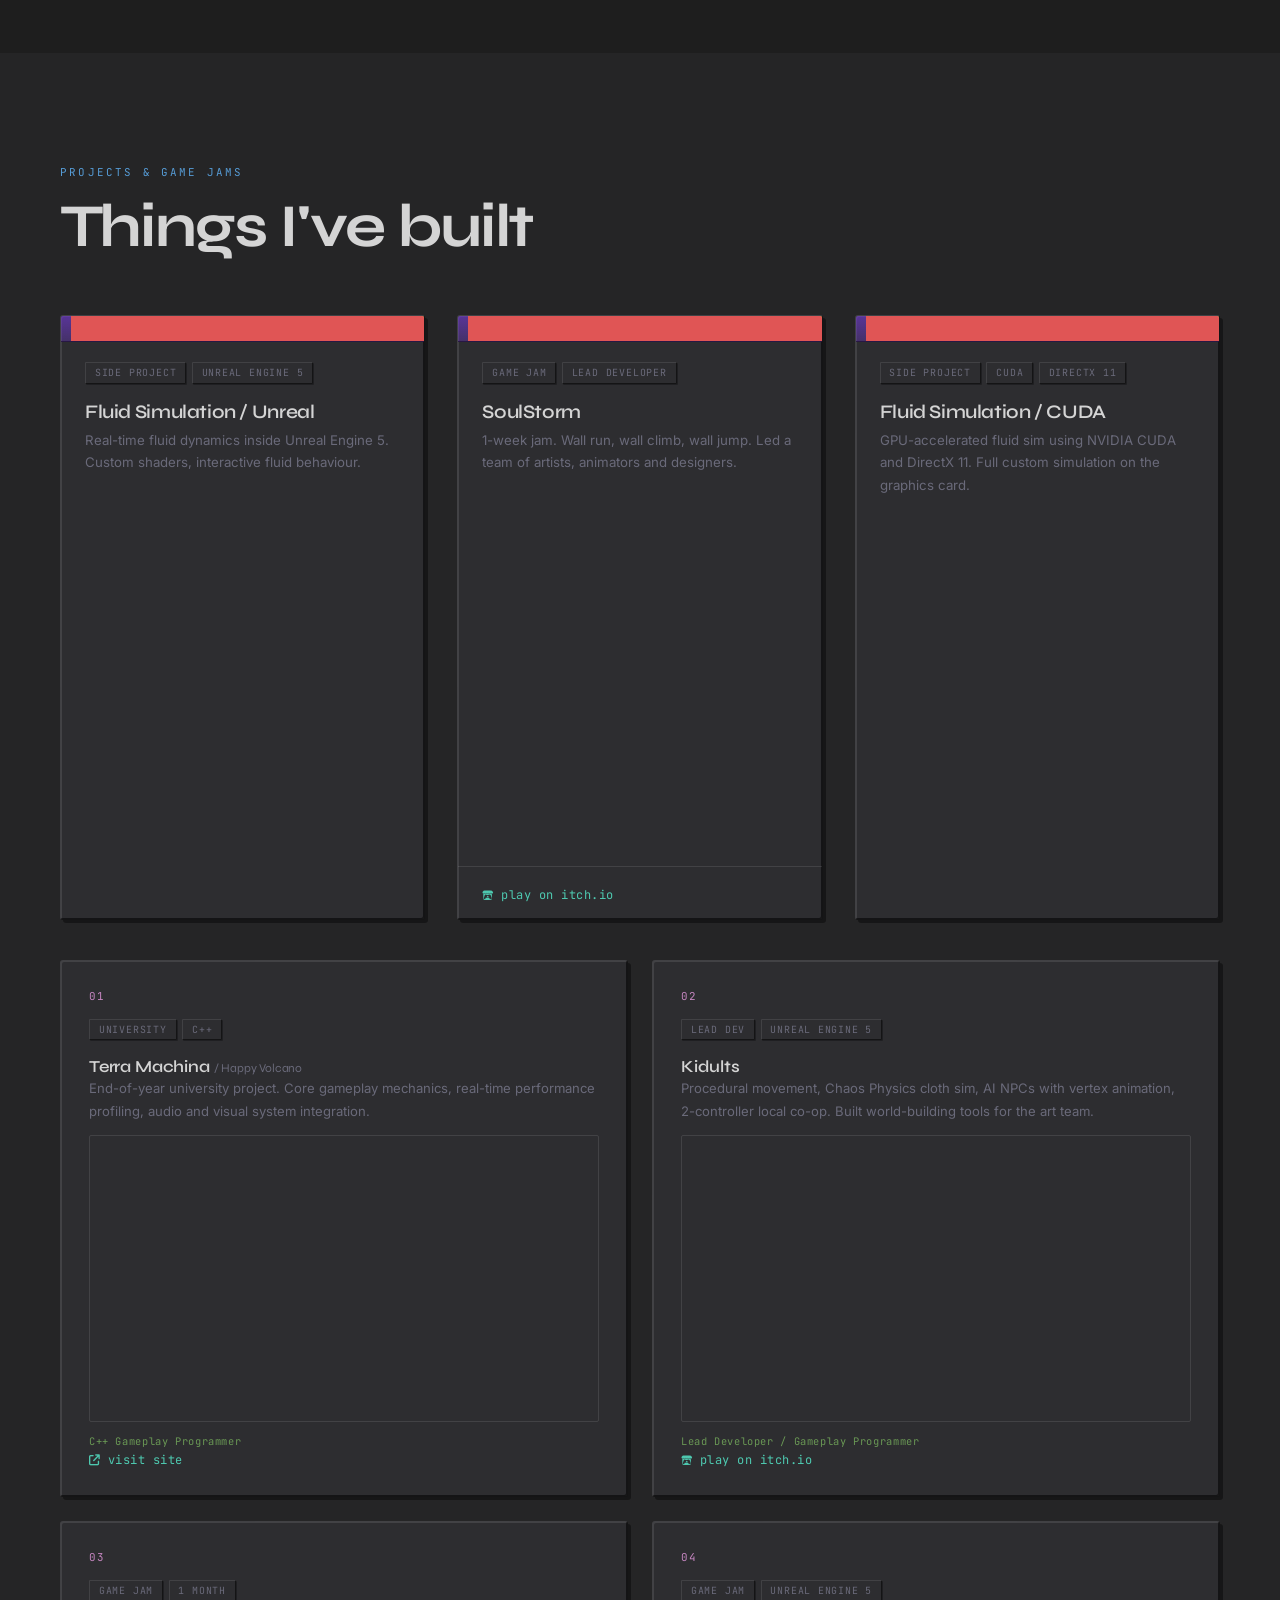
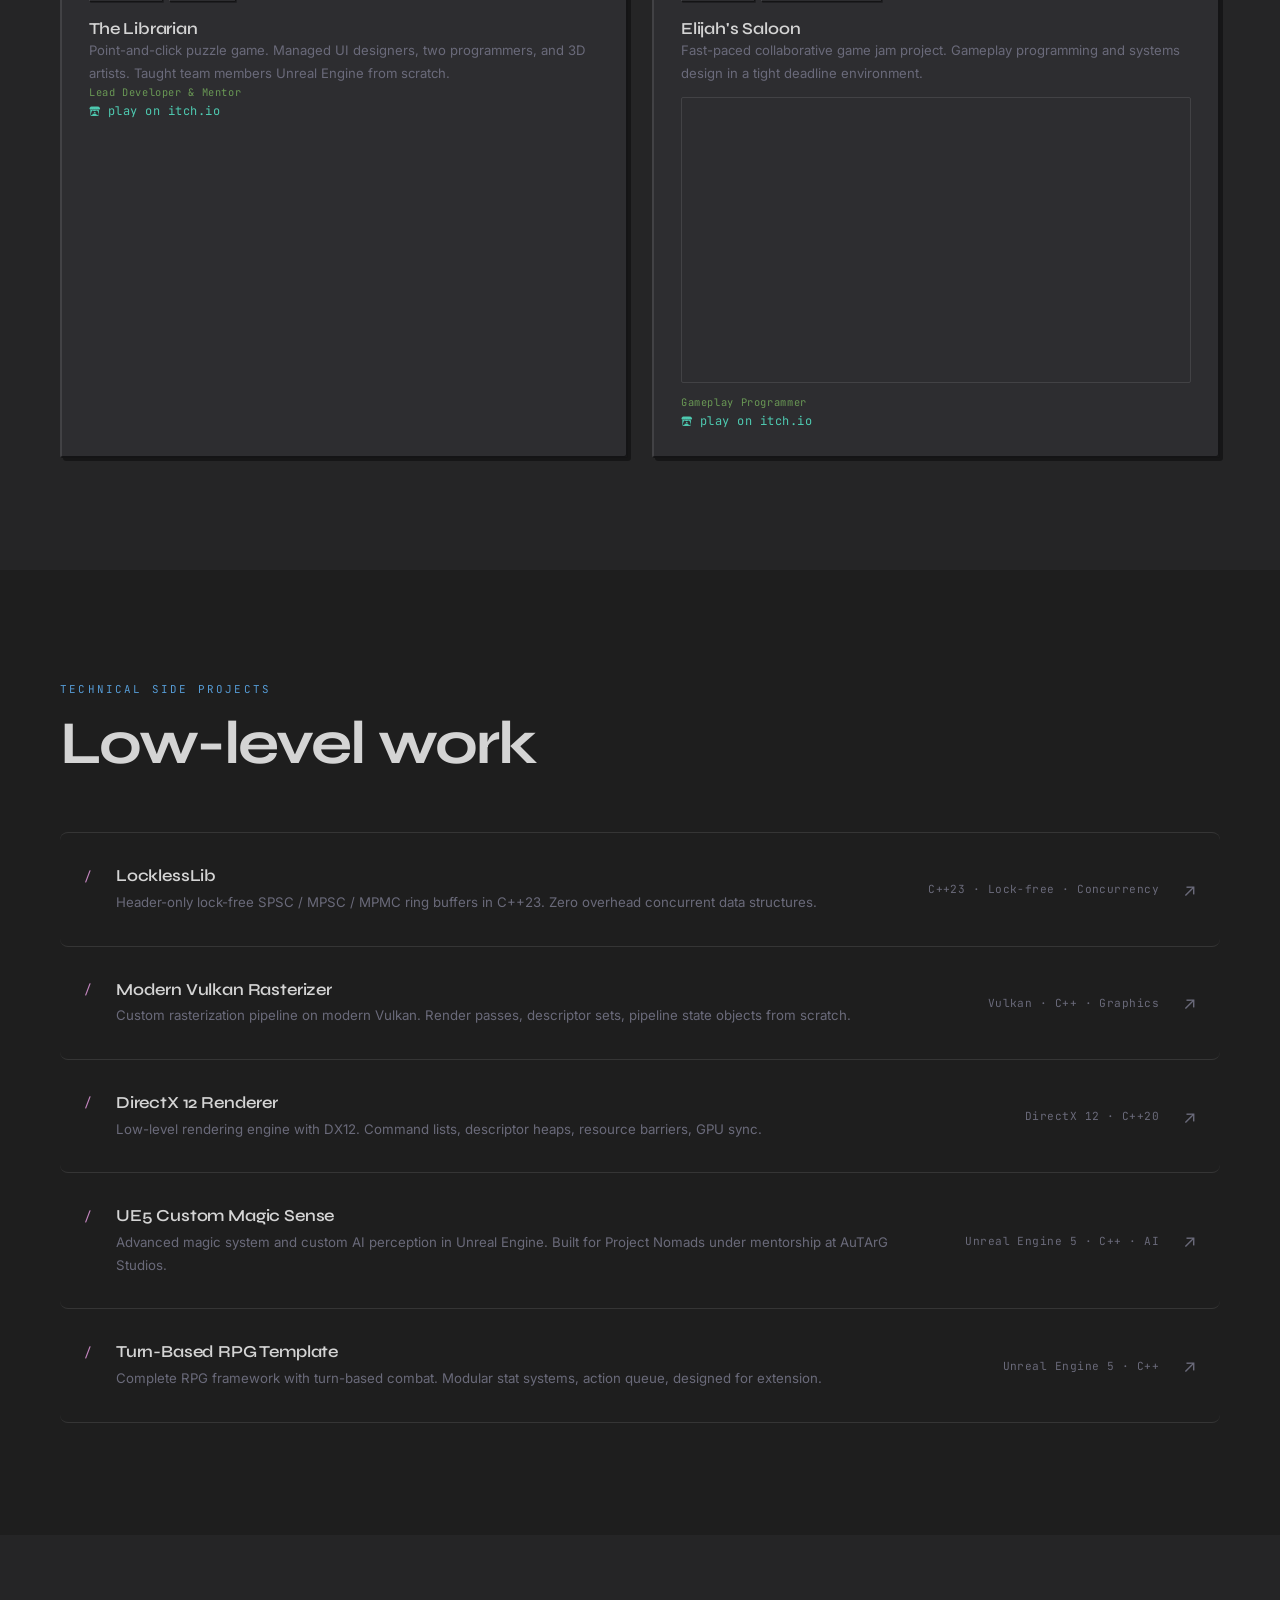
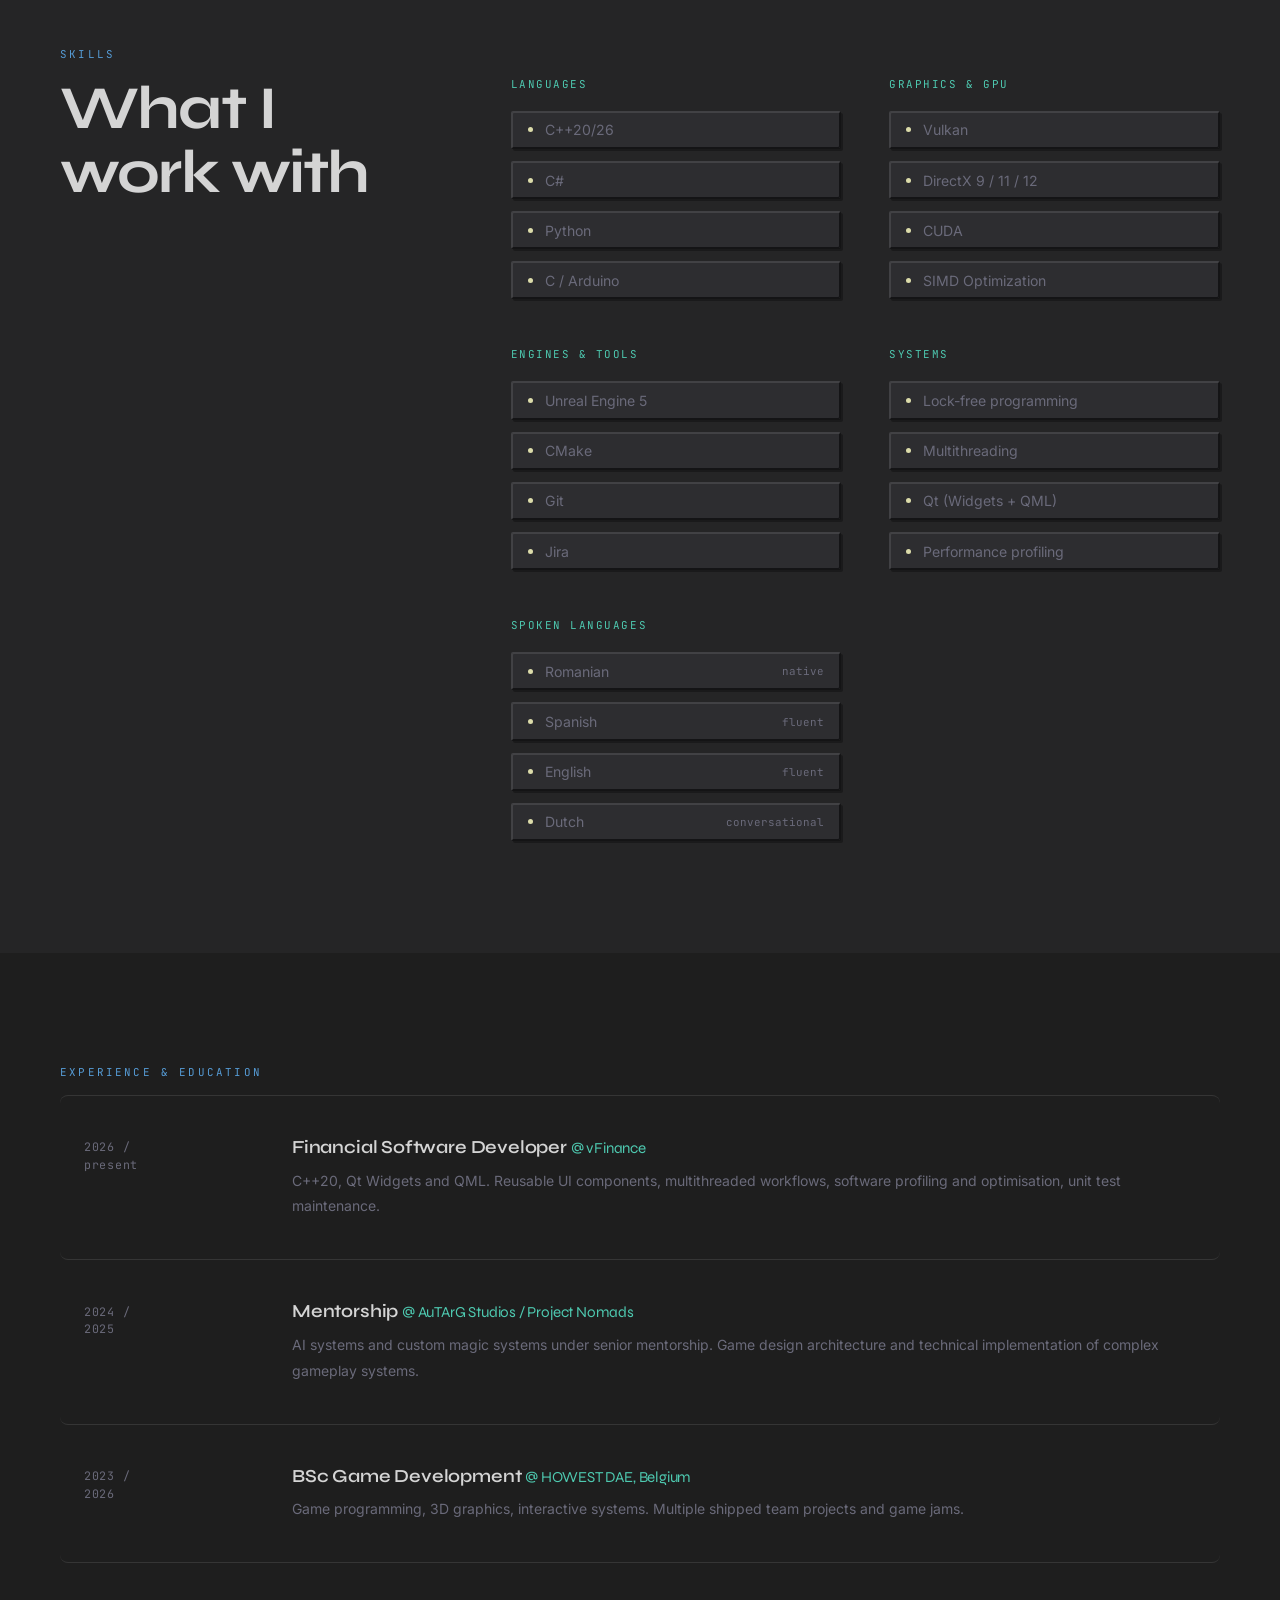
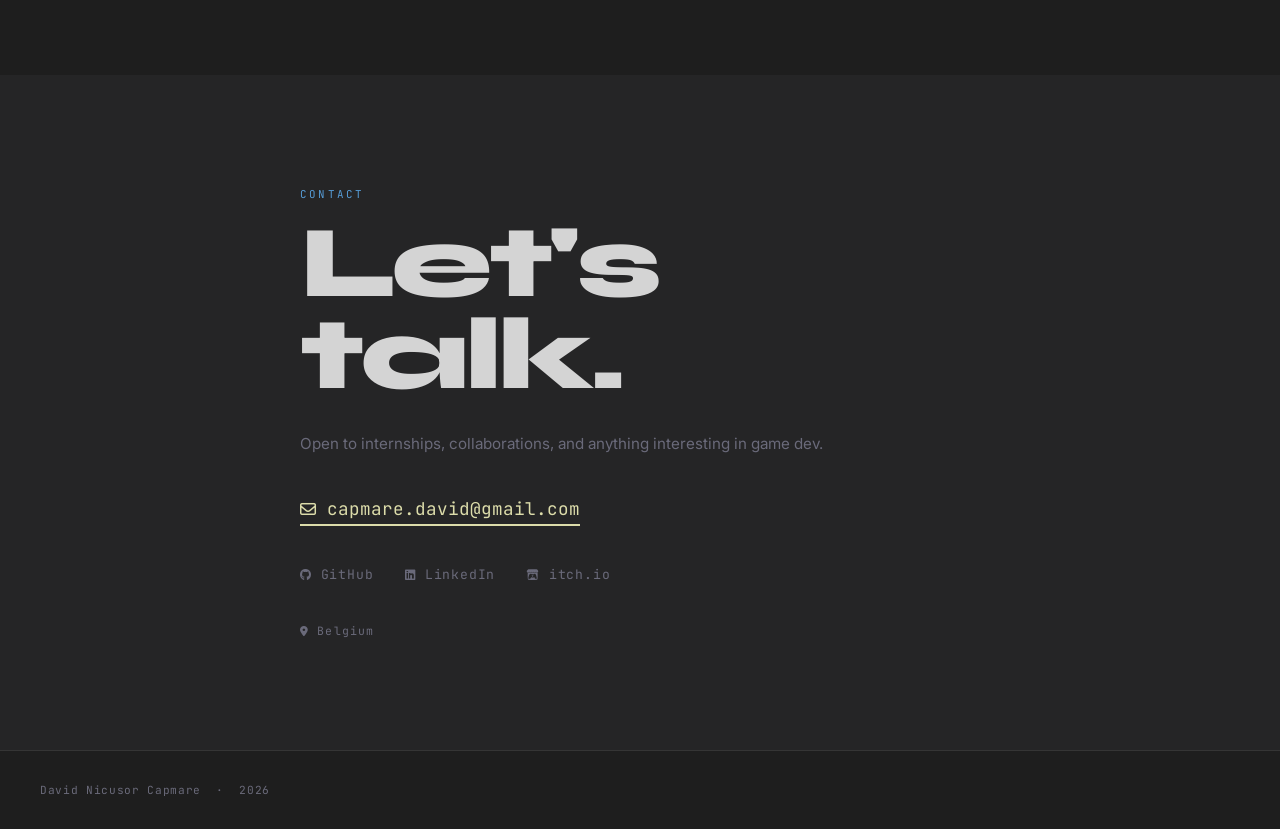
==== commit 295ffc20: "Point CV buttons to the actual PDF download instead of cv.html" ====
--- a/index.html
+++ b/index.html
@@ -20,7 +20,7 @@
         <li><a href="#tech">tech</a></li>
         <li><a href="#skills">skills</a></li>
         <li><a href="#contact">contact</a></li>
-        <li class="nav-cv"><a href="cv.html" target="_blank"><i class="fa-solid fa-download"></i> CV</a></li>
+        <li class="nav-cv"><a href="CV_GameDev_David_Nicusor_Capmare.pdf" download><i class="fa-solid fa-download"></i> CV</a></li>
       </ul>
       <button class="hamburger" id="hamburger" aria-label="Menu">
         <span></span><span></span><span></span>
@@ -48,7 +48,7 @@
         <a href="https://github.com/Capmare" target="_blank" class="btn-outline"><i class="fa-brands fa-github"></i> github</a>
         <a href="https://www.linkedin.com/in/capmare/" target="_blank" class="btn-outline"><i class="fa-brands fa-linkedin"></i> linkedin</a>
         <a href="https://capmare.itch.io/" target="_blank" class="btn-outline"><i class="fa-brands fa-itch-io"></i> itch.io</a>
-        <a href="cv.html" target="_blank" class="btn-outline"><i class="fa-solid fa-download"></i> download CV</a>
+        <a href="CV_GameDev_David_Nicusor_Capmare.pdf" download class="btn-outline"><i class="fa-solid fa-download"></i> download CV</a>
       </div>
     </div>
     <div class="hero-scroll">
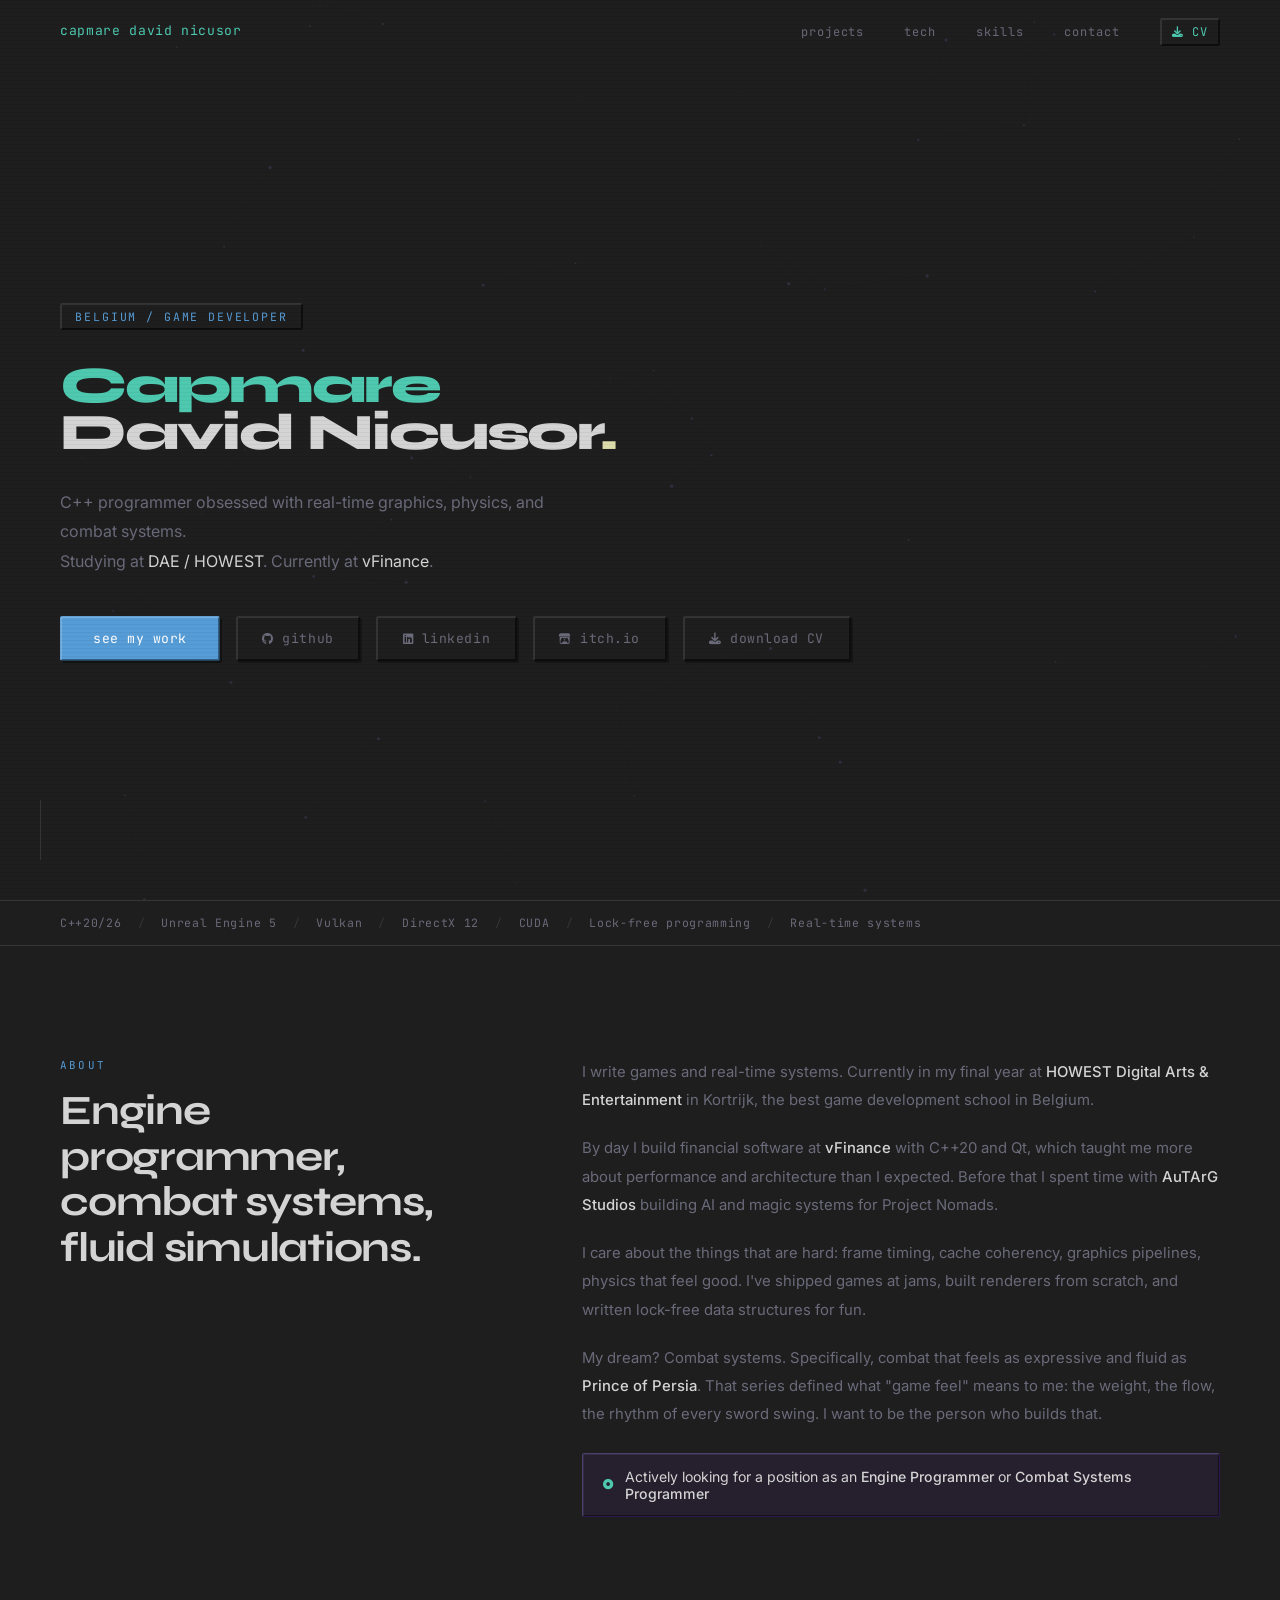
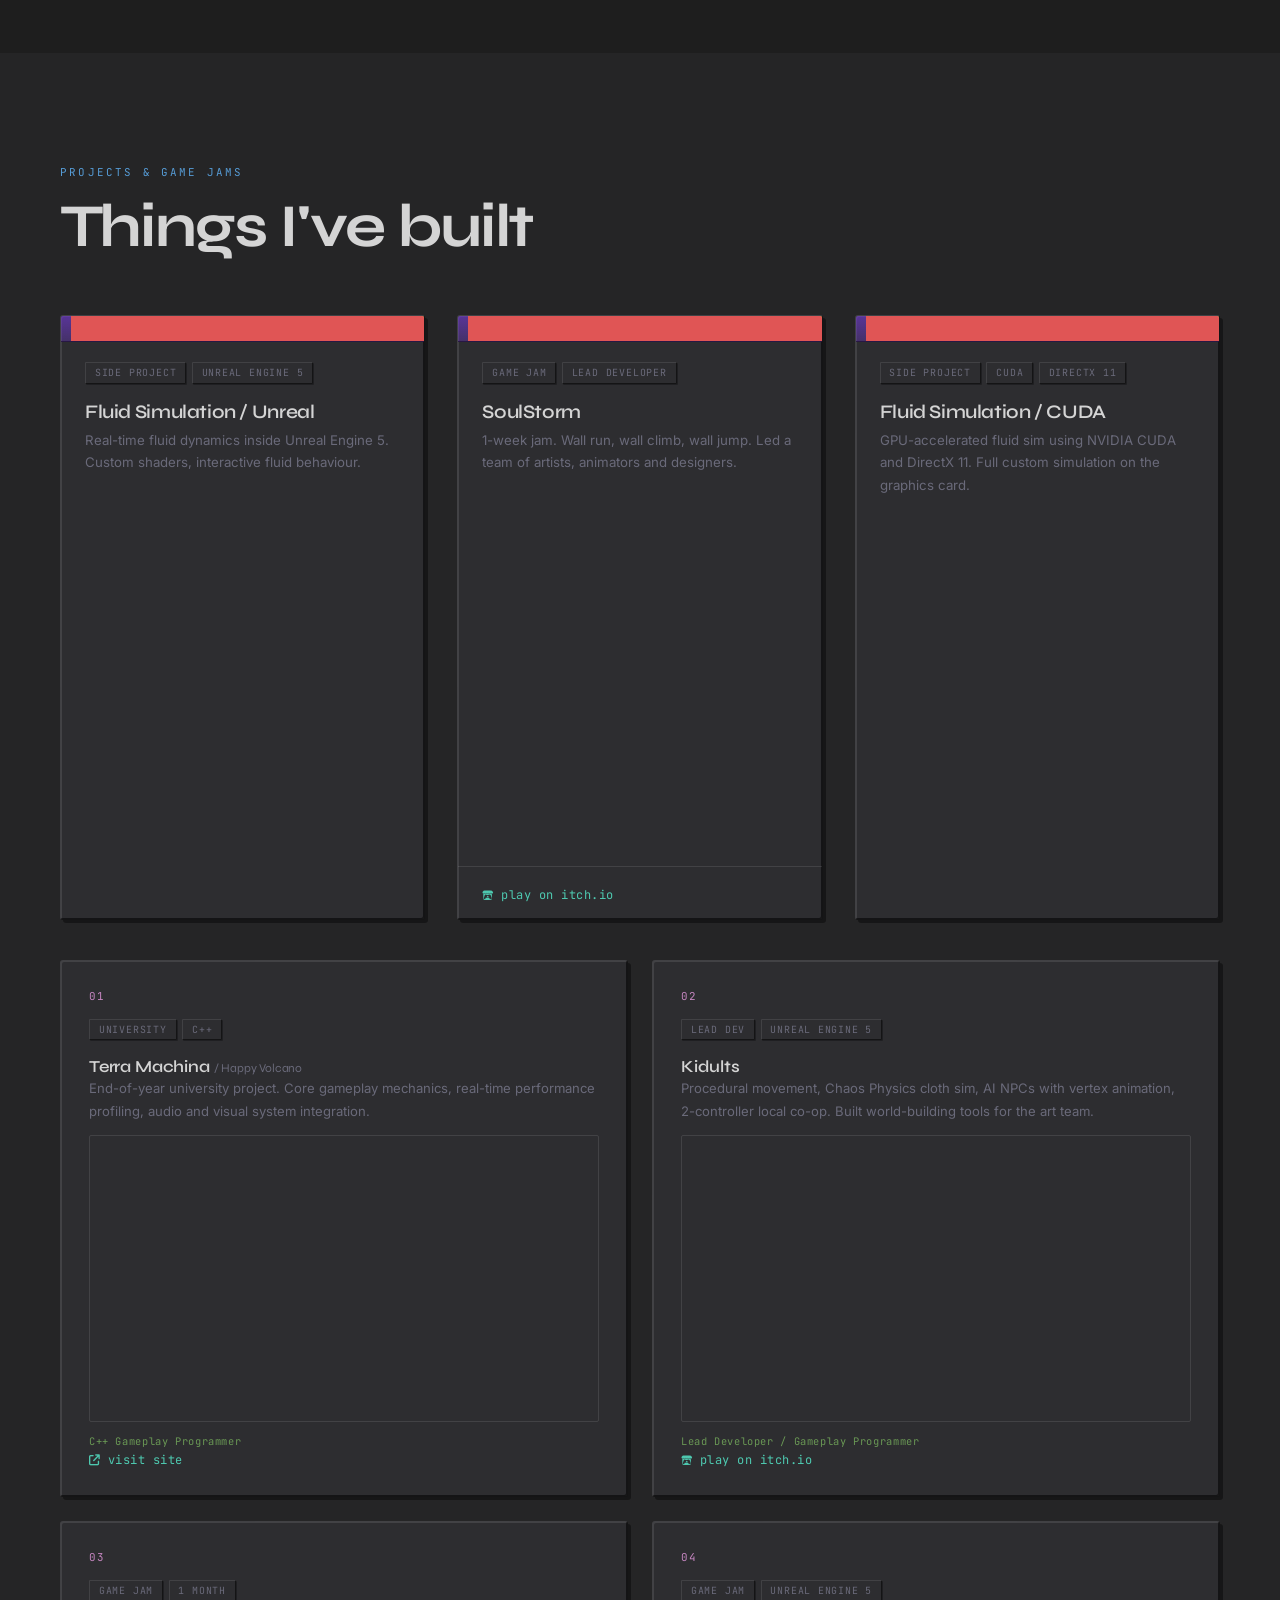
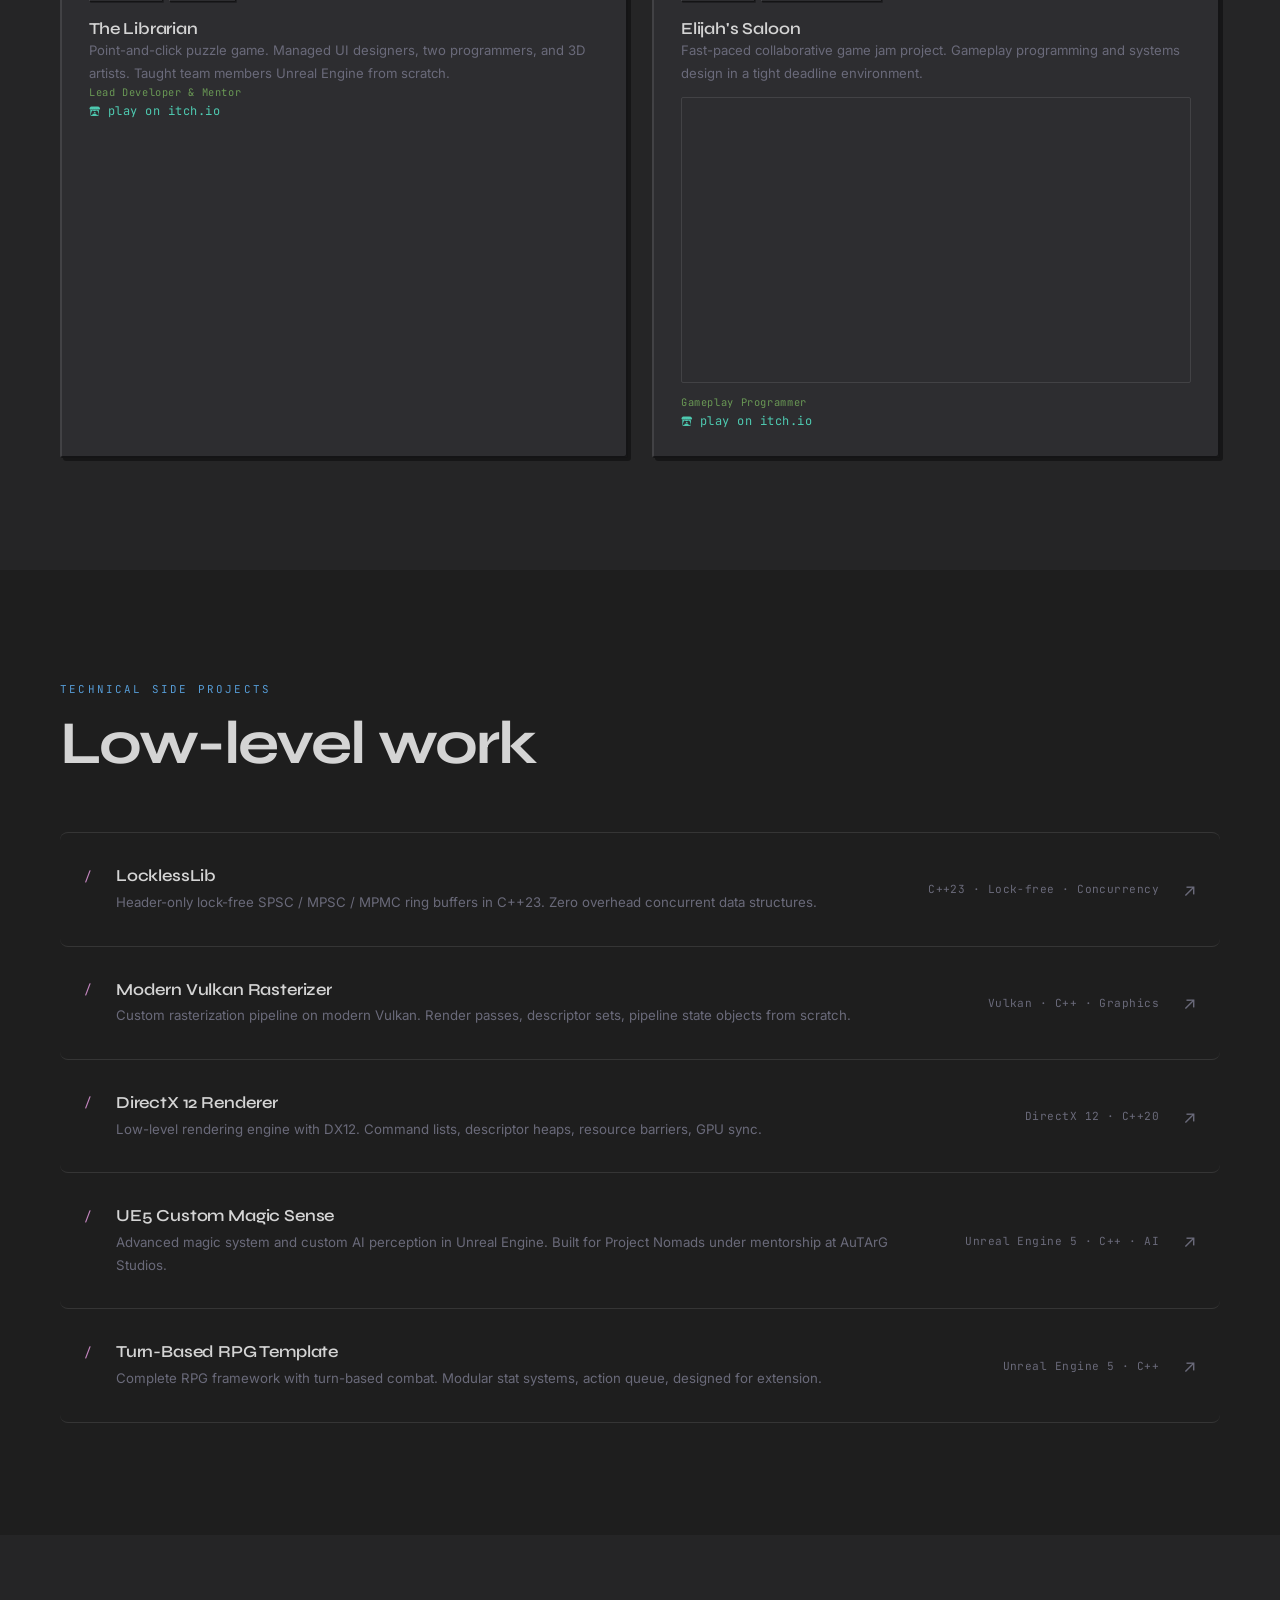
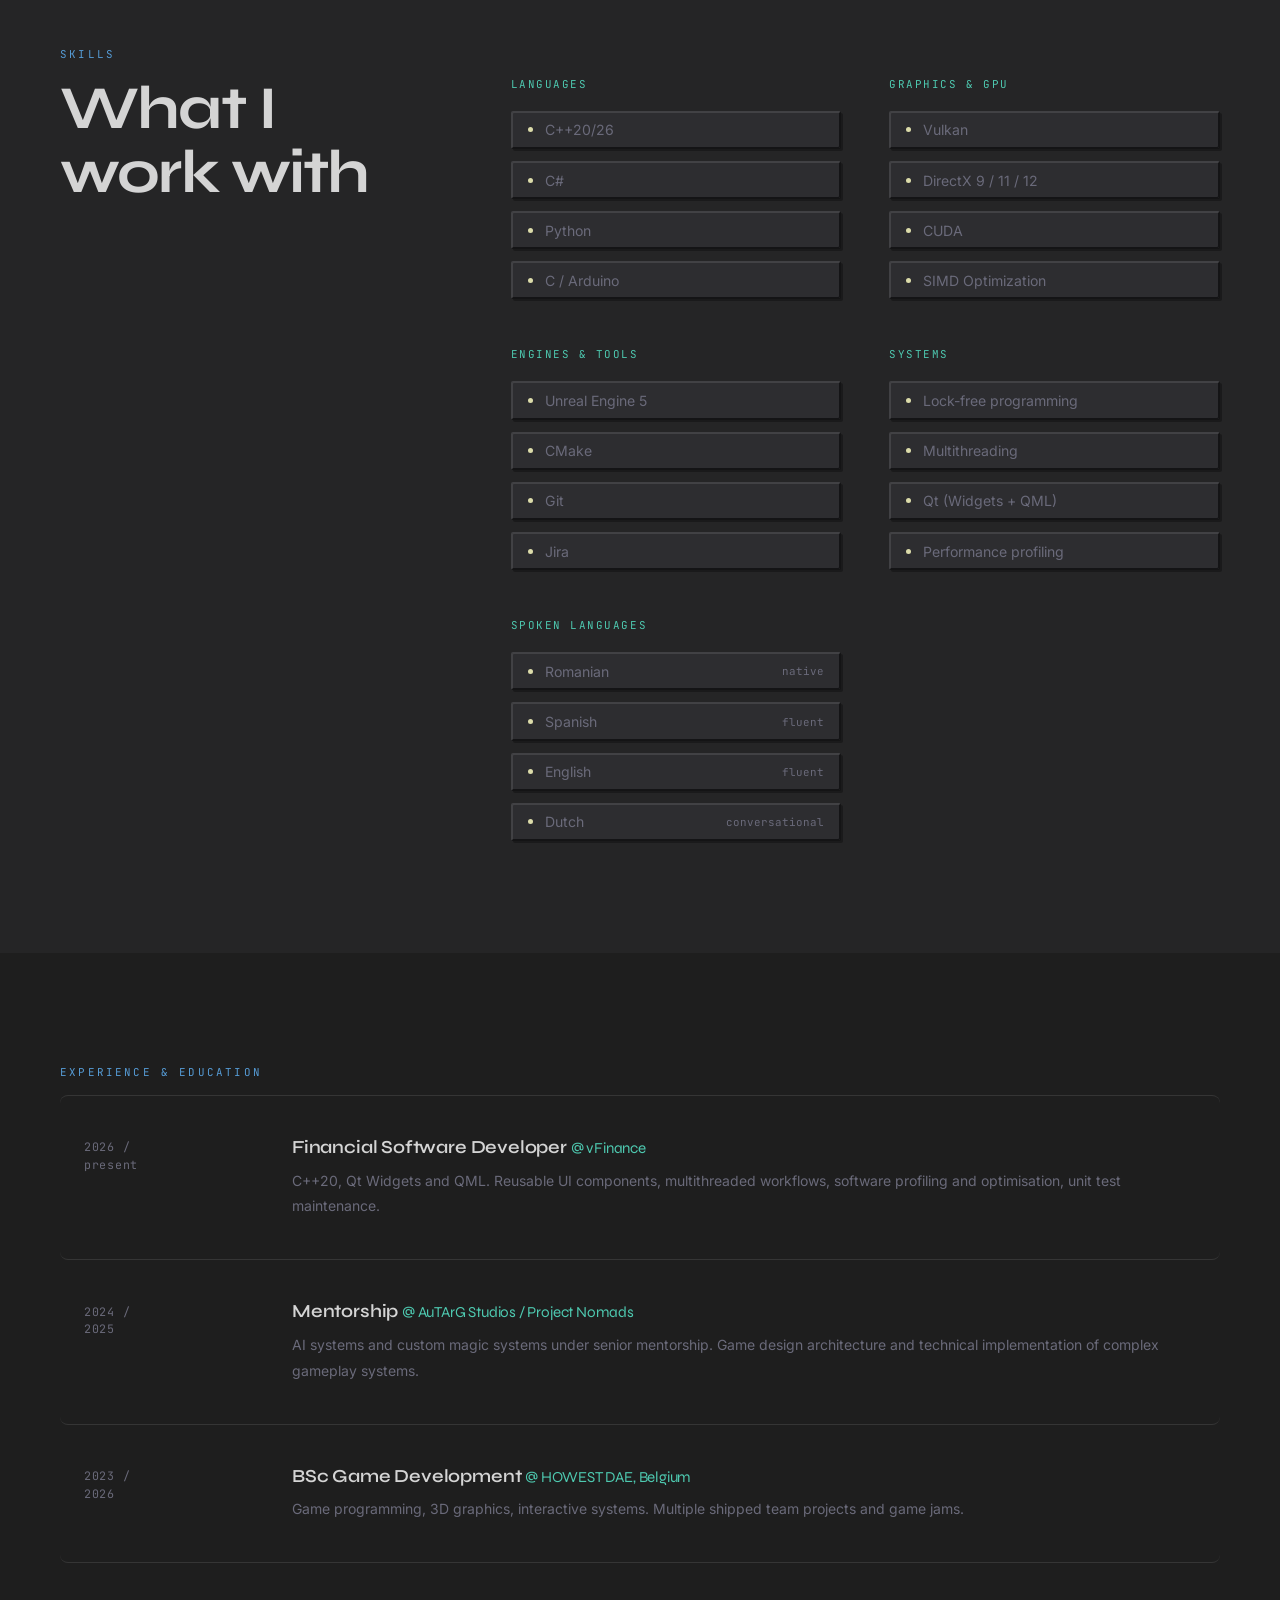
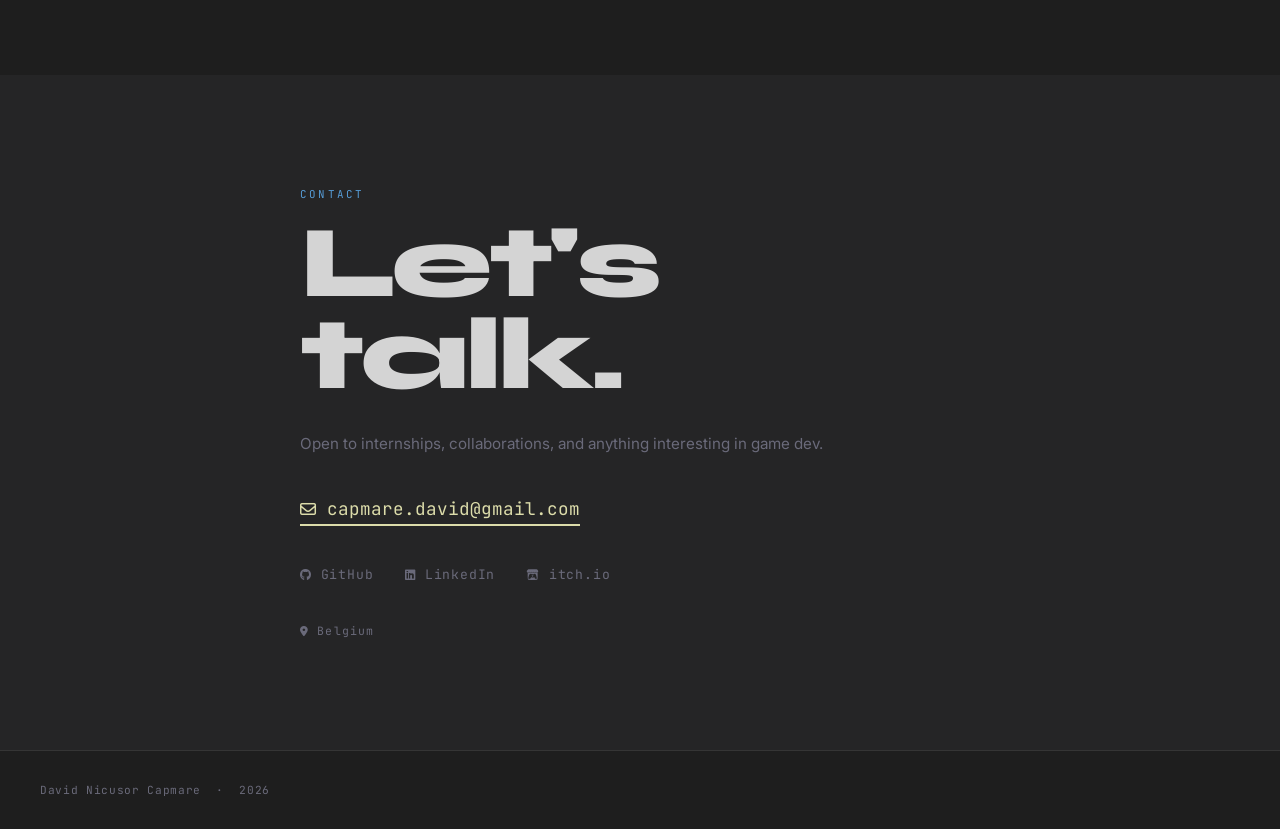
==== commit e92a369f: "New CV" ====
--- a/index.html
+++ b/index.html
@@ -20,7 +20,7 @@
         <li><a href="#tech">tech</a></li>
         <li><a href="#skills">skills</a></li>
         <li><a href="#contact">contact</a></li>
-        <li class="nav-cv"><a href="CV_GameDev_David_Nicusor_Capmare.pdf" download><i class="fa-solid fa-download"></i> CV</a></li>
+        <li class="nav-cv"><a href="CV_CapmareDavid.pdf" download><i class="fa-solid fa-download"></i> CV</a></li>
       </ul>
       <button class="hamburger" id="hamburger" aria-label="Menu">
         <span></span><span></span><span></span>
@@ -48,7 +48,7 @@
         <a href="https://github.com/Capmare" target="_blank" class="btn-outline"><i class="fa-brands fa-github"></i> github</a>
         <a href="https://www.linkedin.com/in/capmare/" target="_blank" class="btn-outline"><i class="fa-brands fa-linkedin"></i> linkedin</a>
         <a href="https://capmare.itch.io/" target="_blank" class="btn-outline"><i class="fa-brands fa-itch-io"></i> itch.io</a>
-        <a href="CV_GameDev_David_Nicusor_Capmare.pdf" download class="btn-outline"><i class="fa-solid fa-download"></i> download CV</a>
+        <a href="CV_CapmareDavid.pdf" download class="btn-outline"><i class="fa-solid fa-download"></i> download CV</a>
       </div>
     </div>
     <div class="hero-scroll">
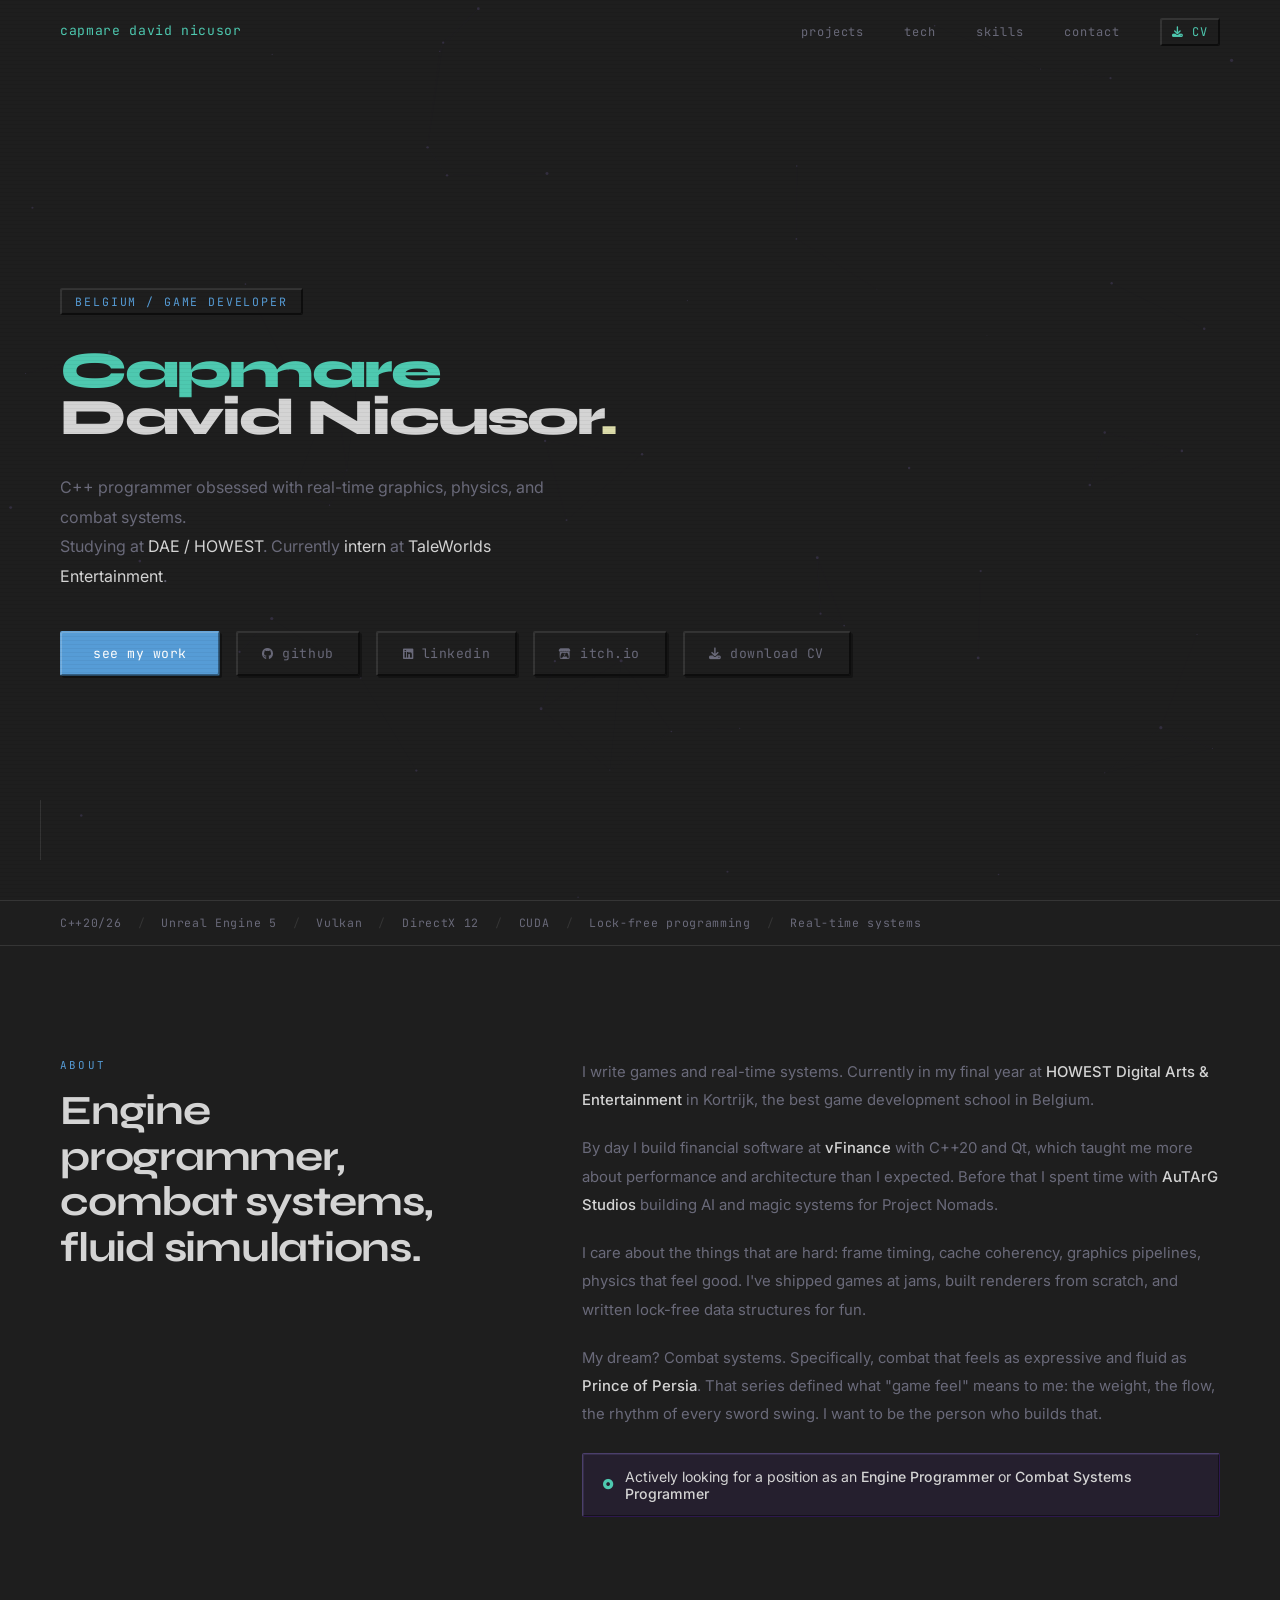
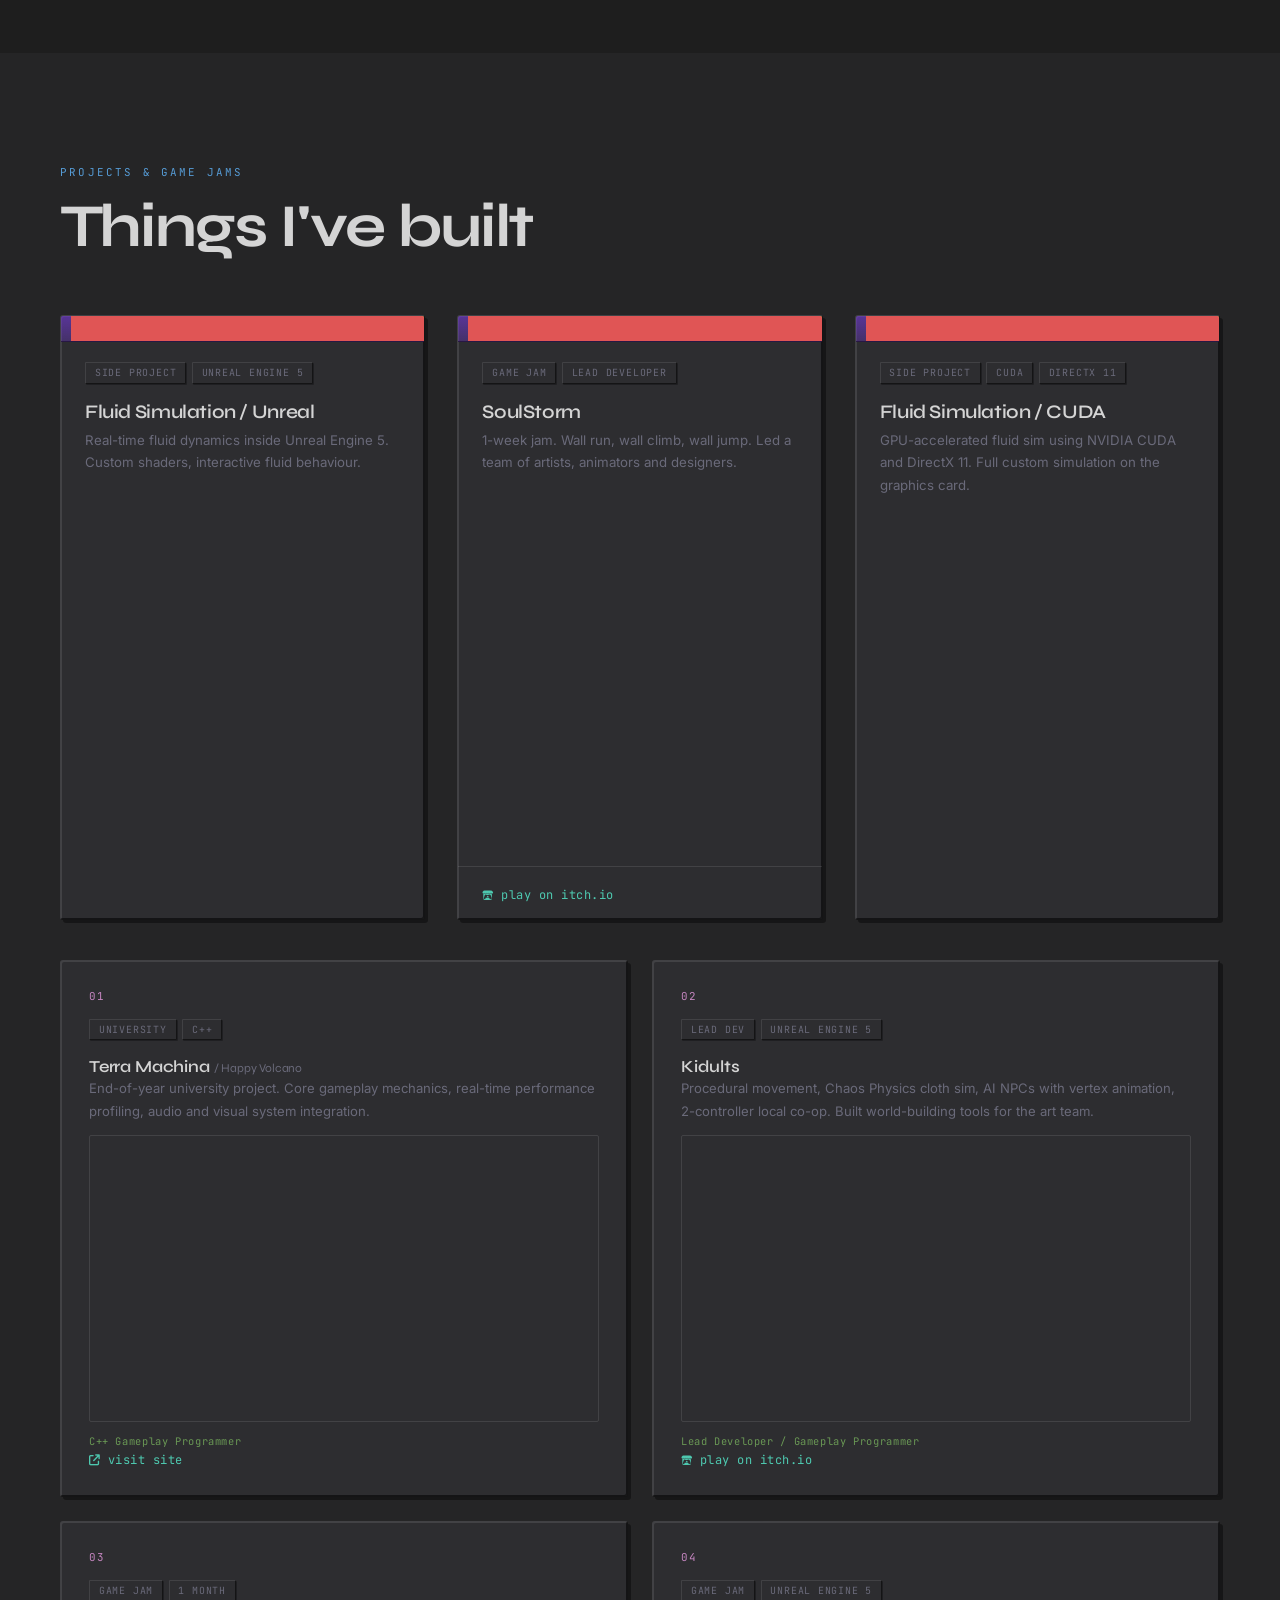
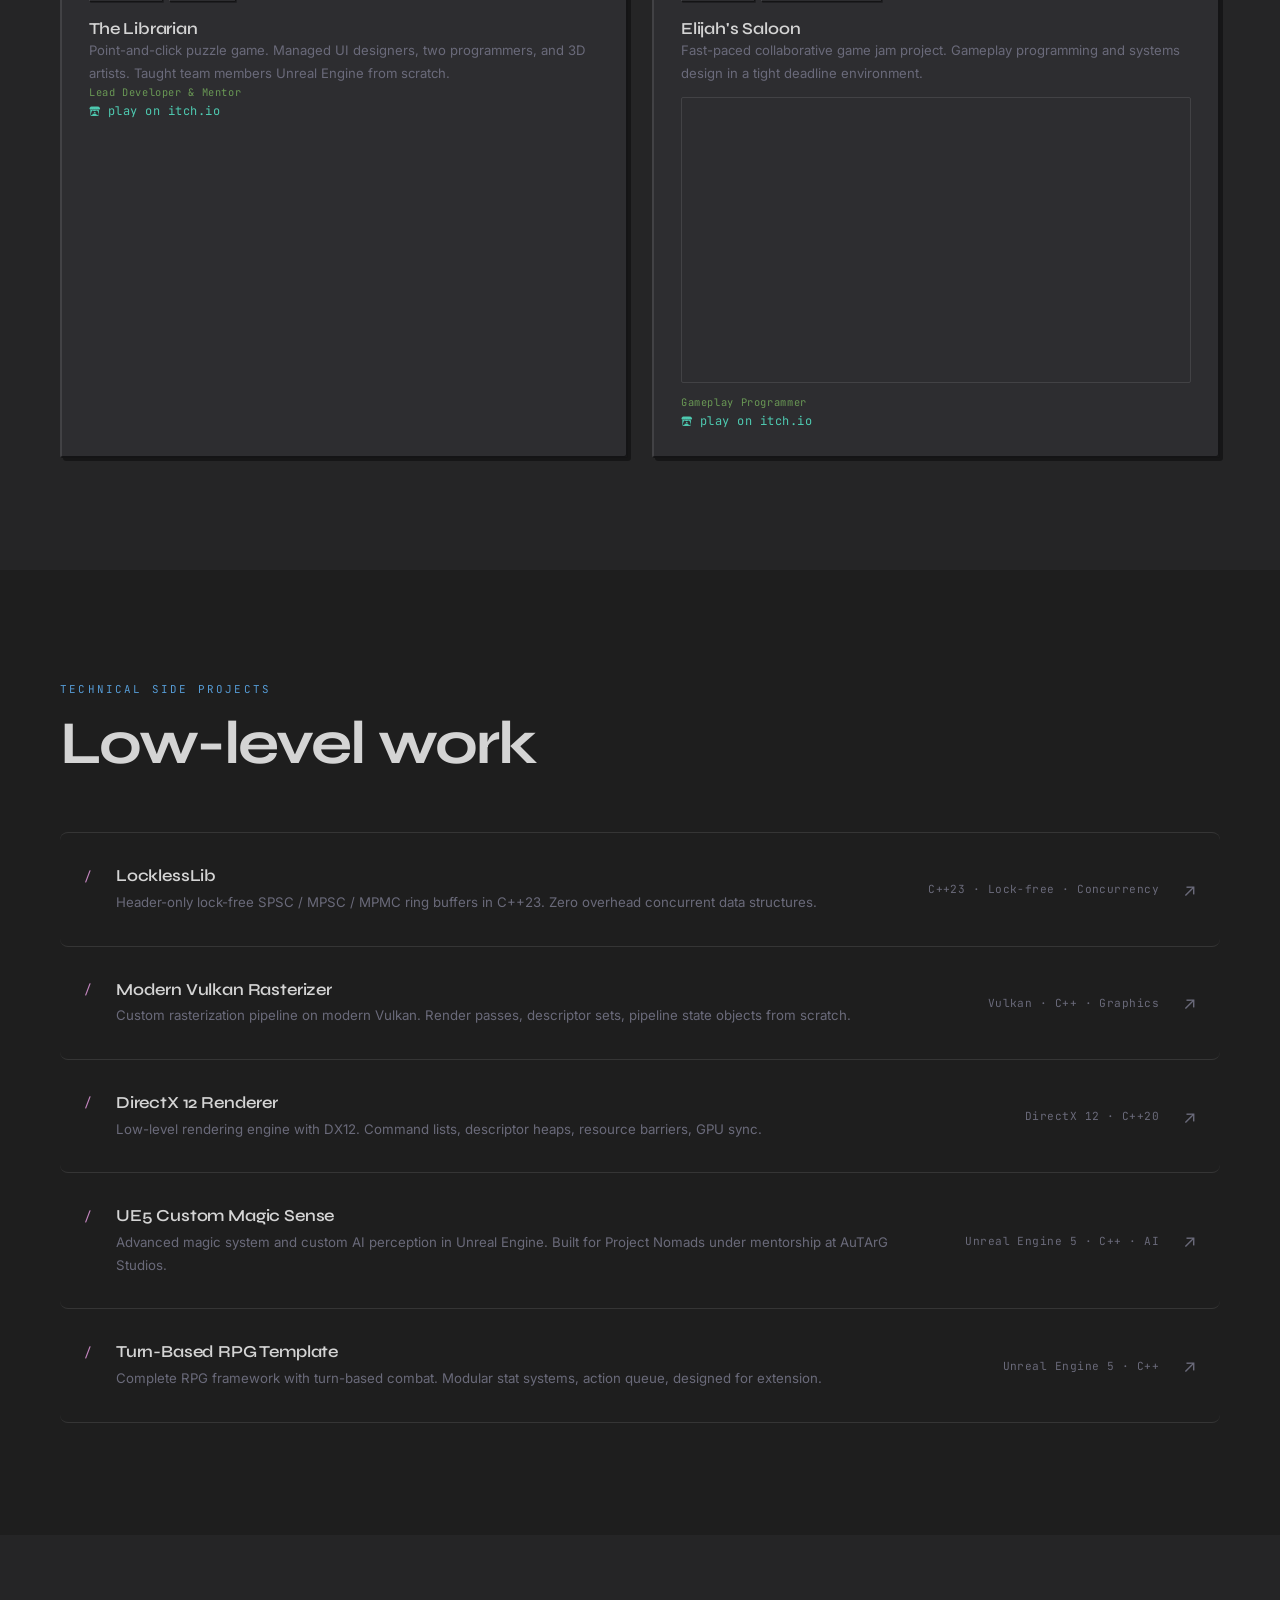
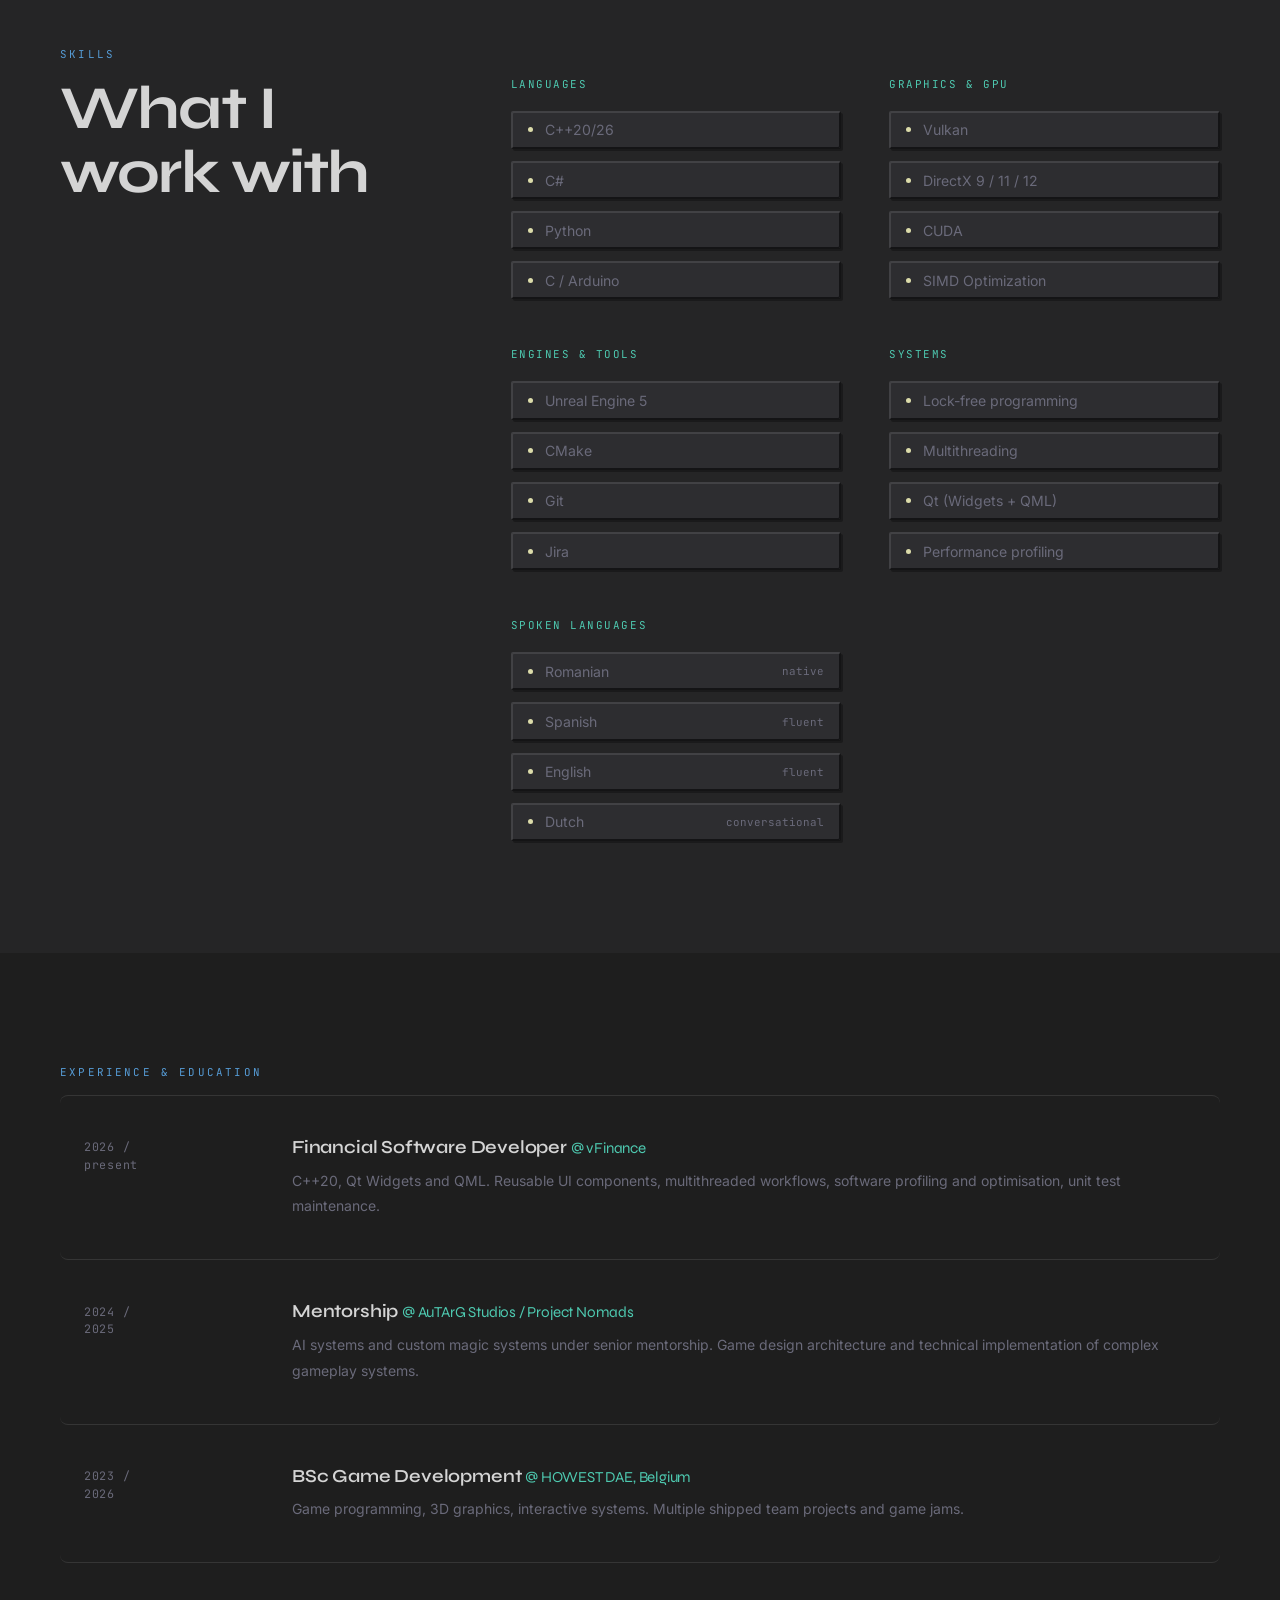
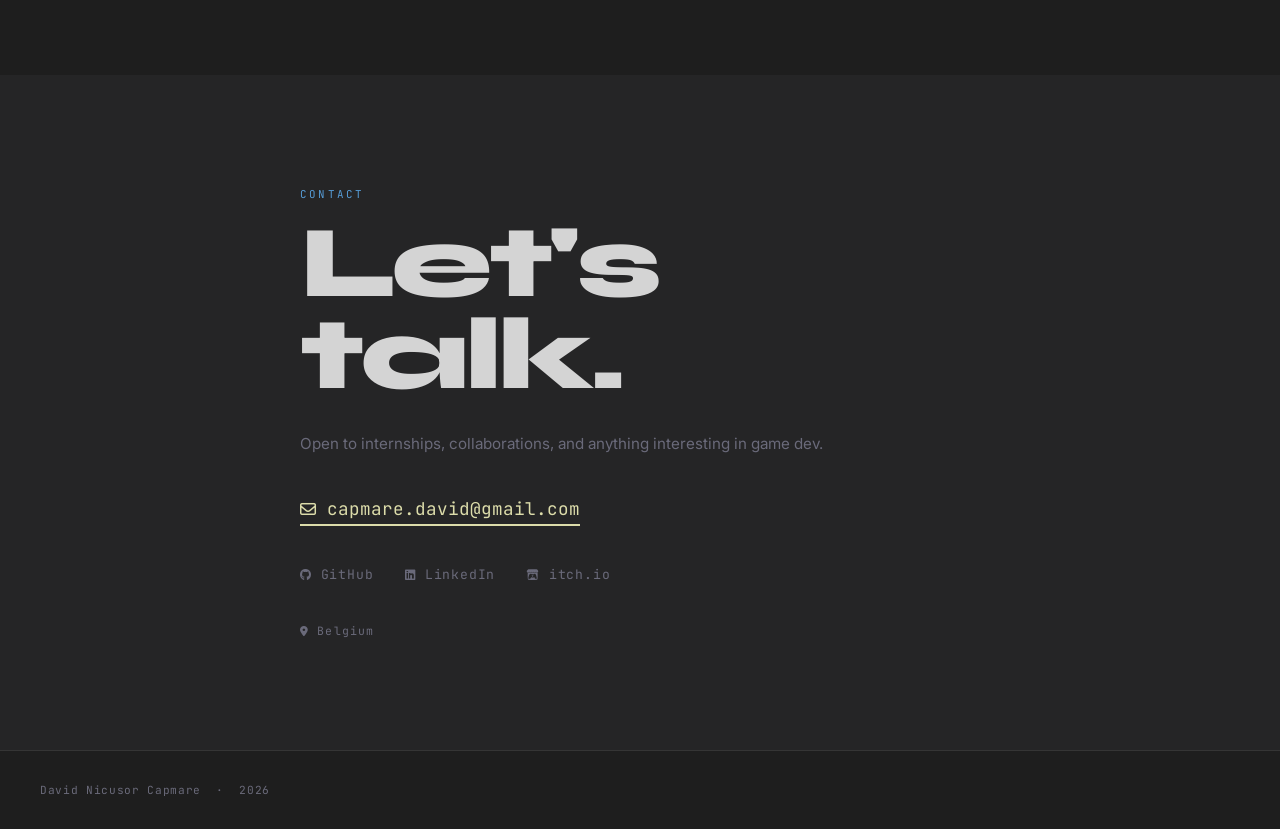
==== commit 649ab499: "Update index.html" ====
--- a/index.html
+++ b/index.html
@@ -41,7 +41,7 @@
       </h1>
       <p class="hero-desc">
         C++ programmer obsessed with real-time graphics, physics, and combat systems.<br>
-        Studying at <strong>DAE / HOWEST</strong>. Currently at <strong>vFinance</strong>.
+        Studying at <strong>DAE / HOWEST</strong>. Currently <strong> intern</strong> at <strong>TaleWorlds Entertainment</strong>.
       </p>
       <div class="hero-actions">
         <a href="#projects" class="btn-main">see my work</a>
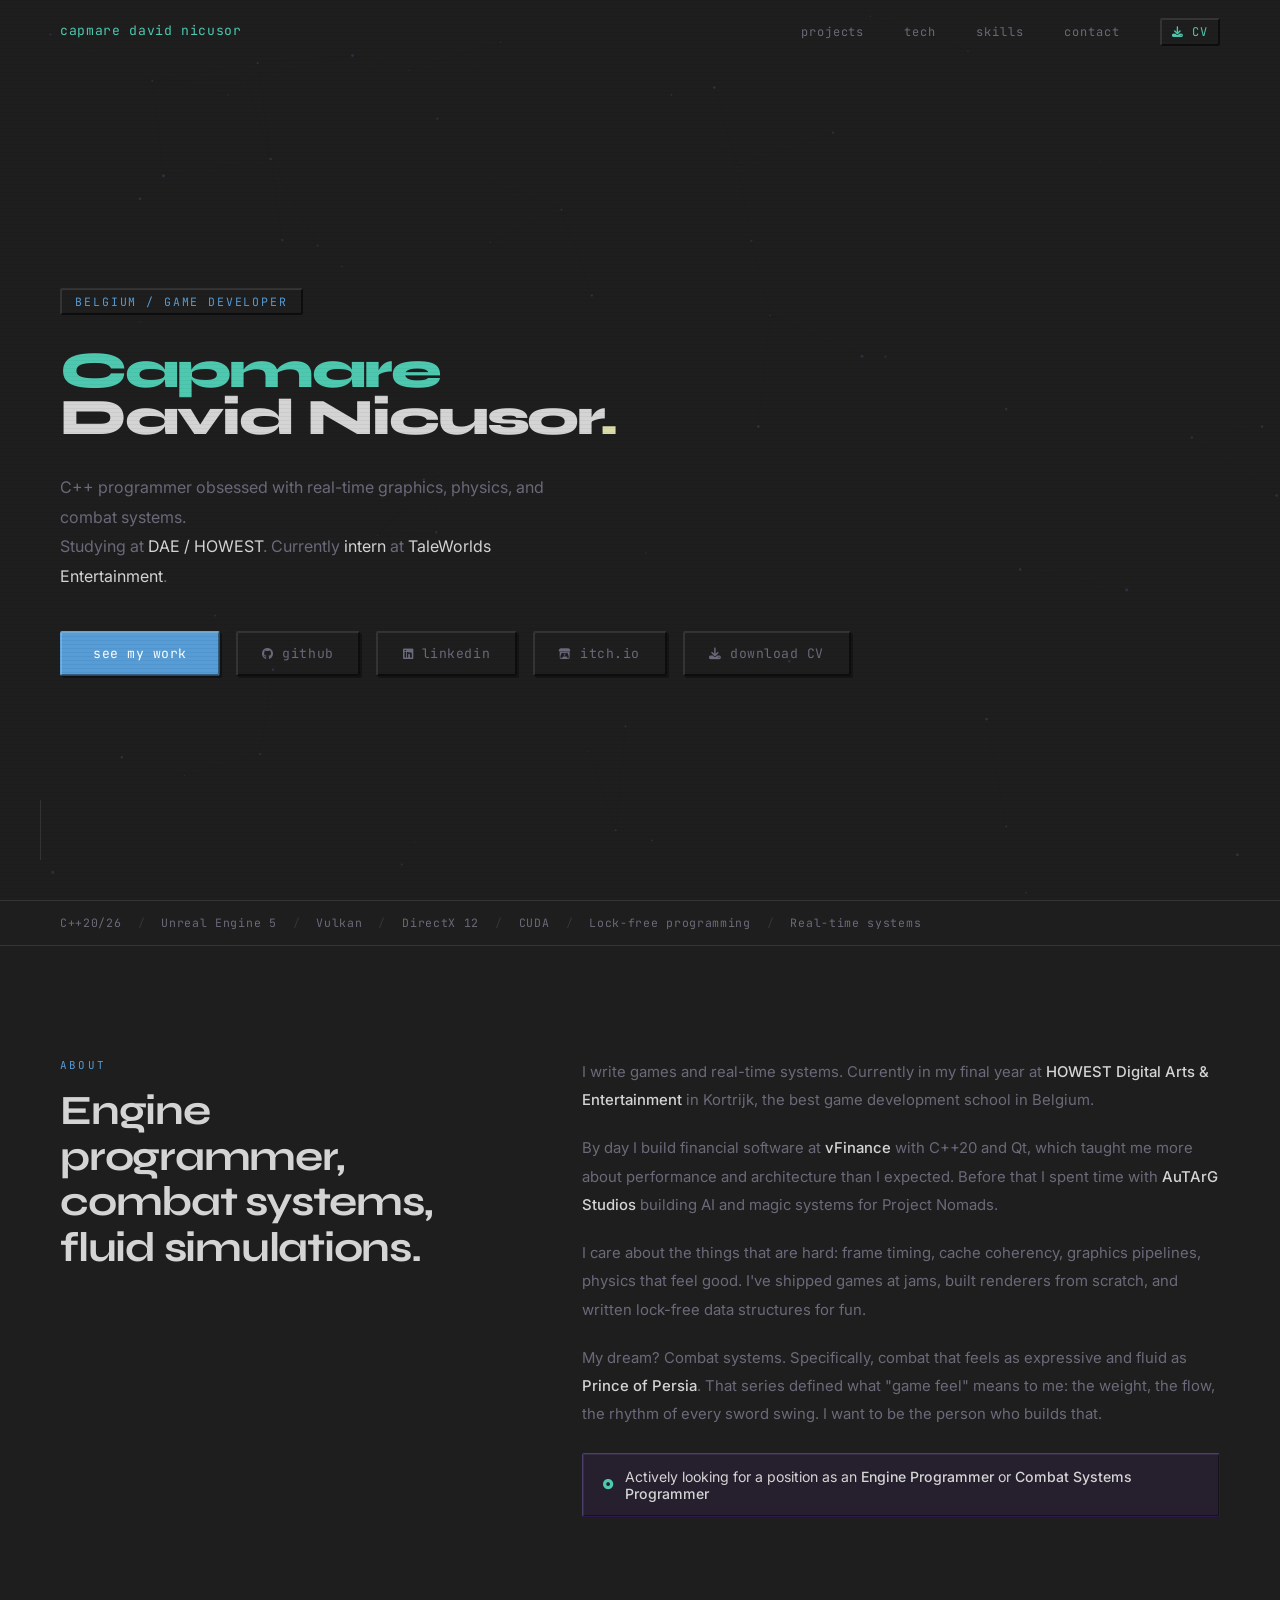
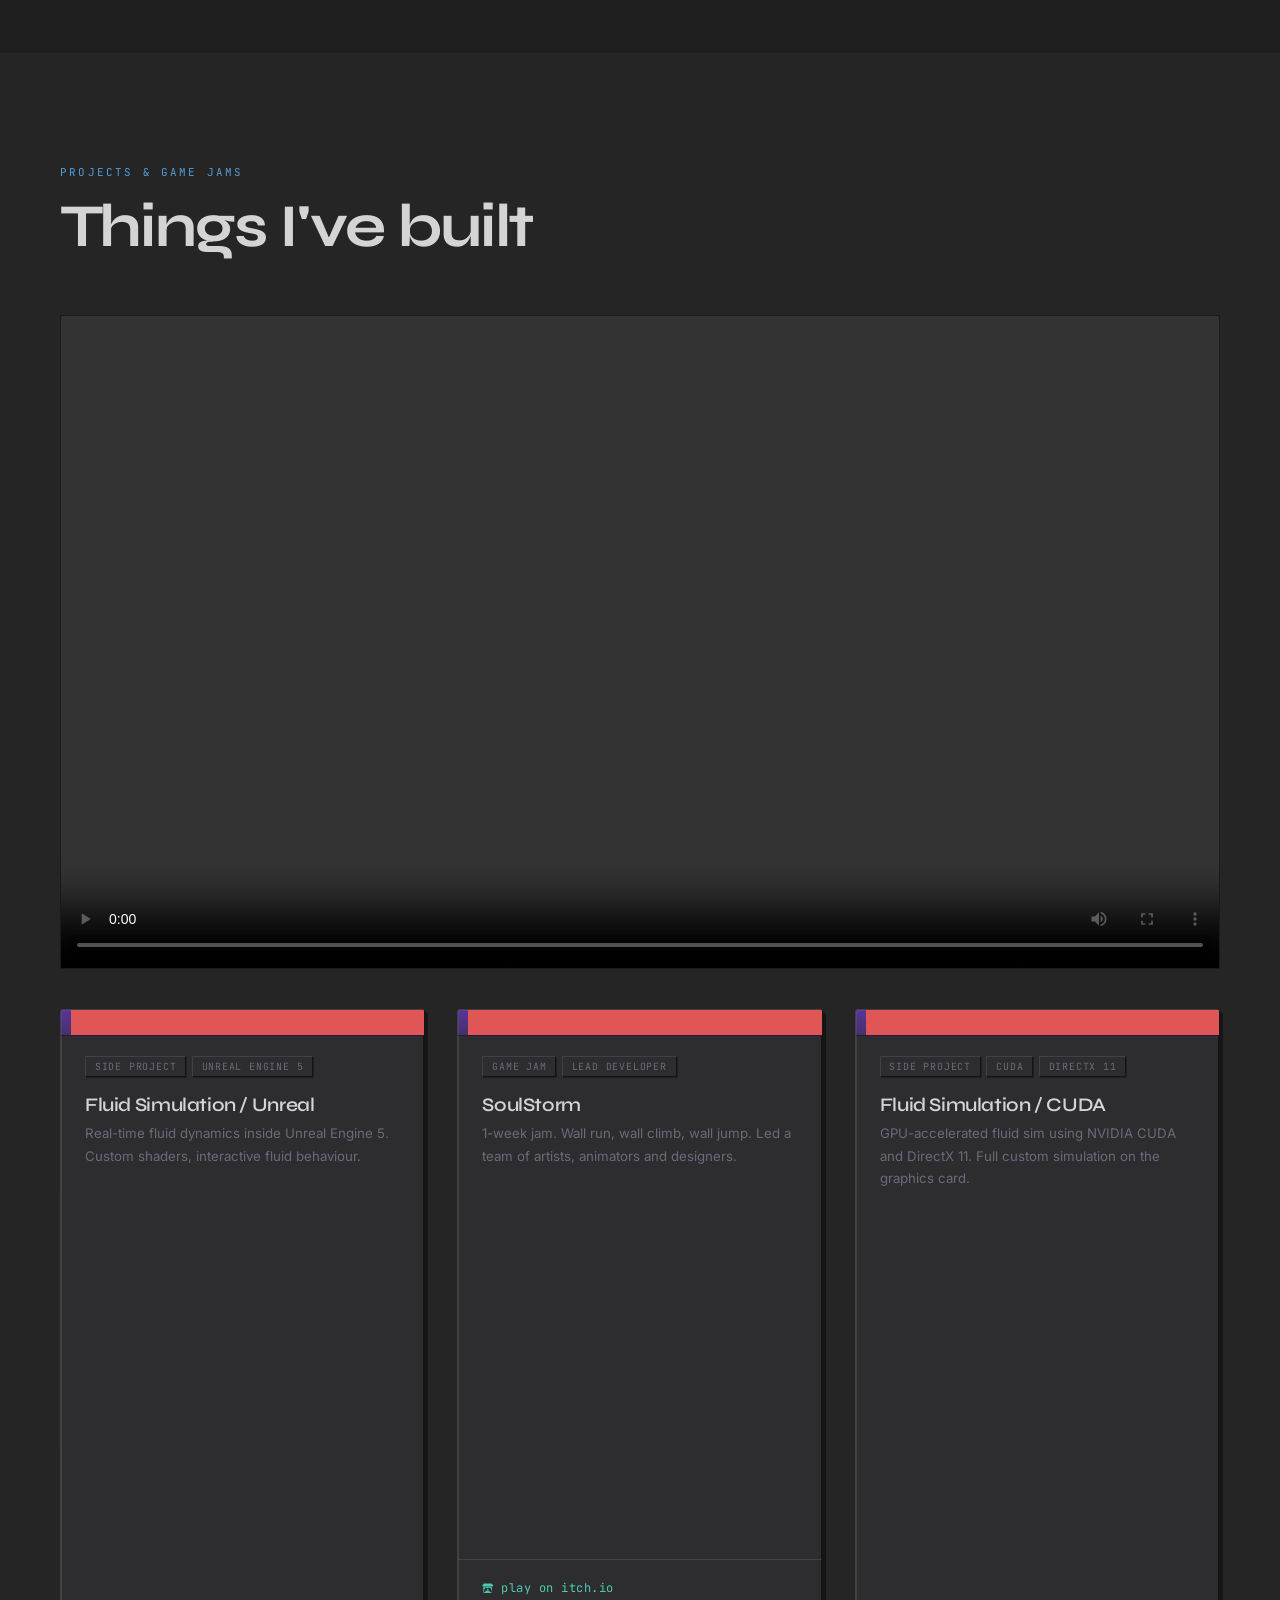
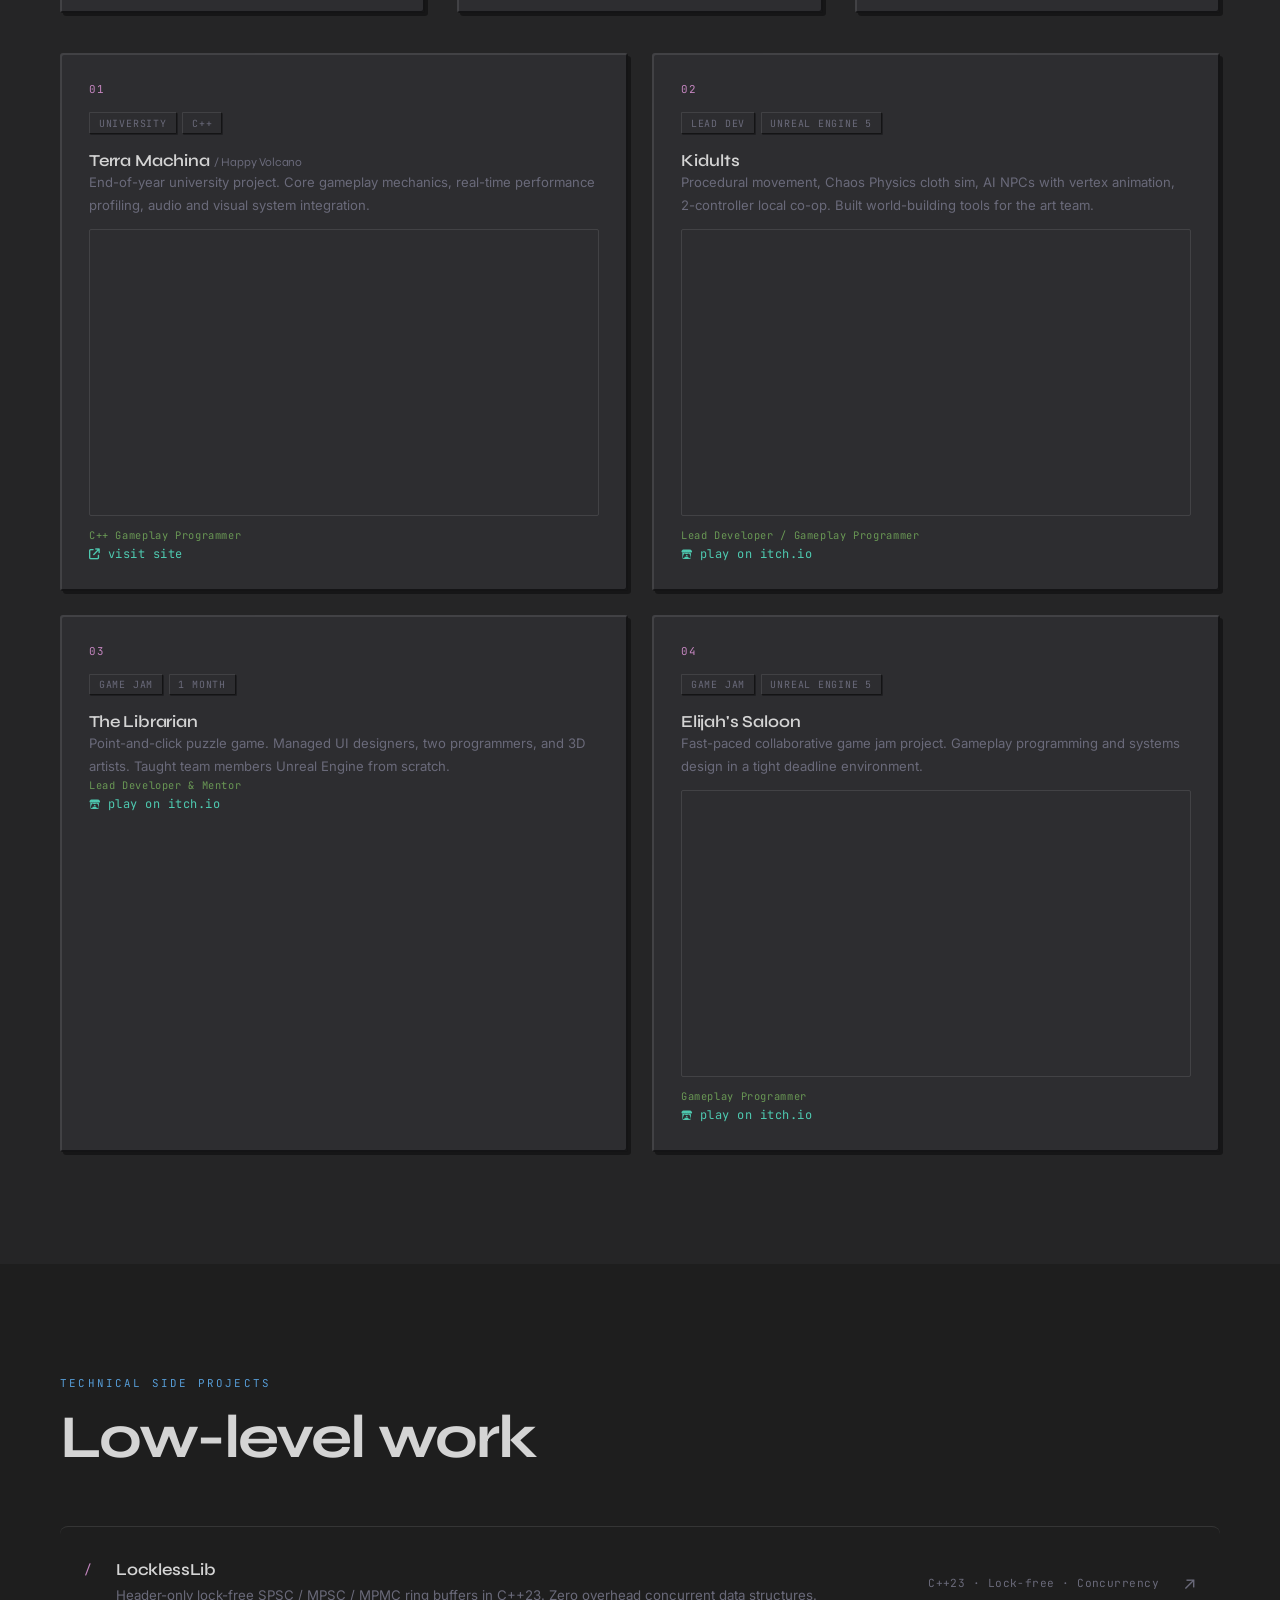
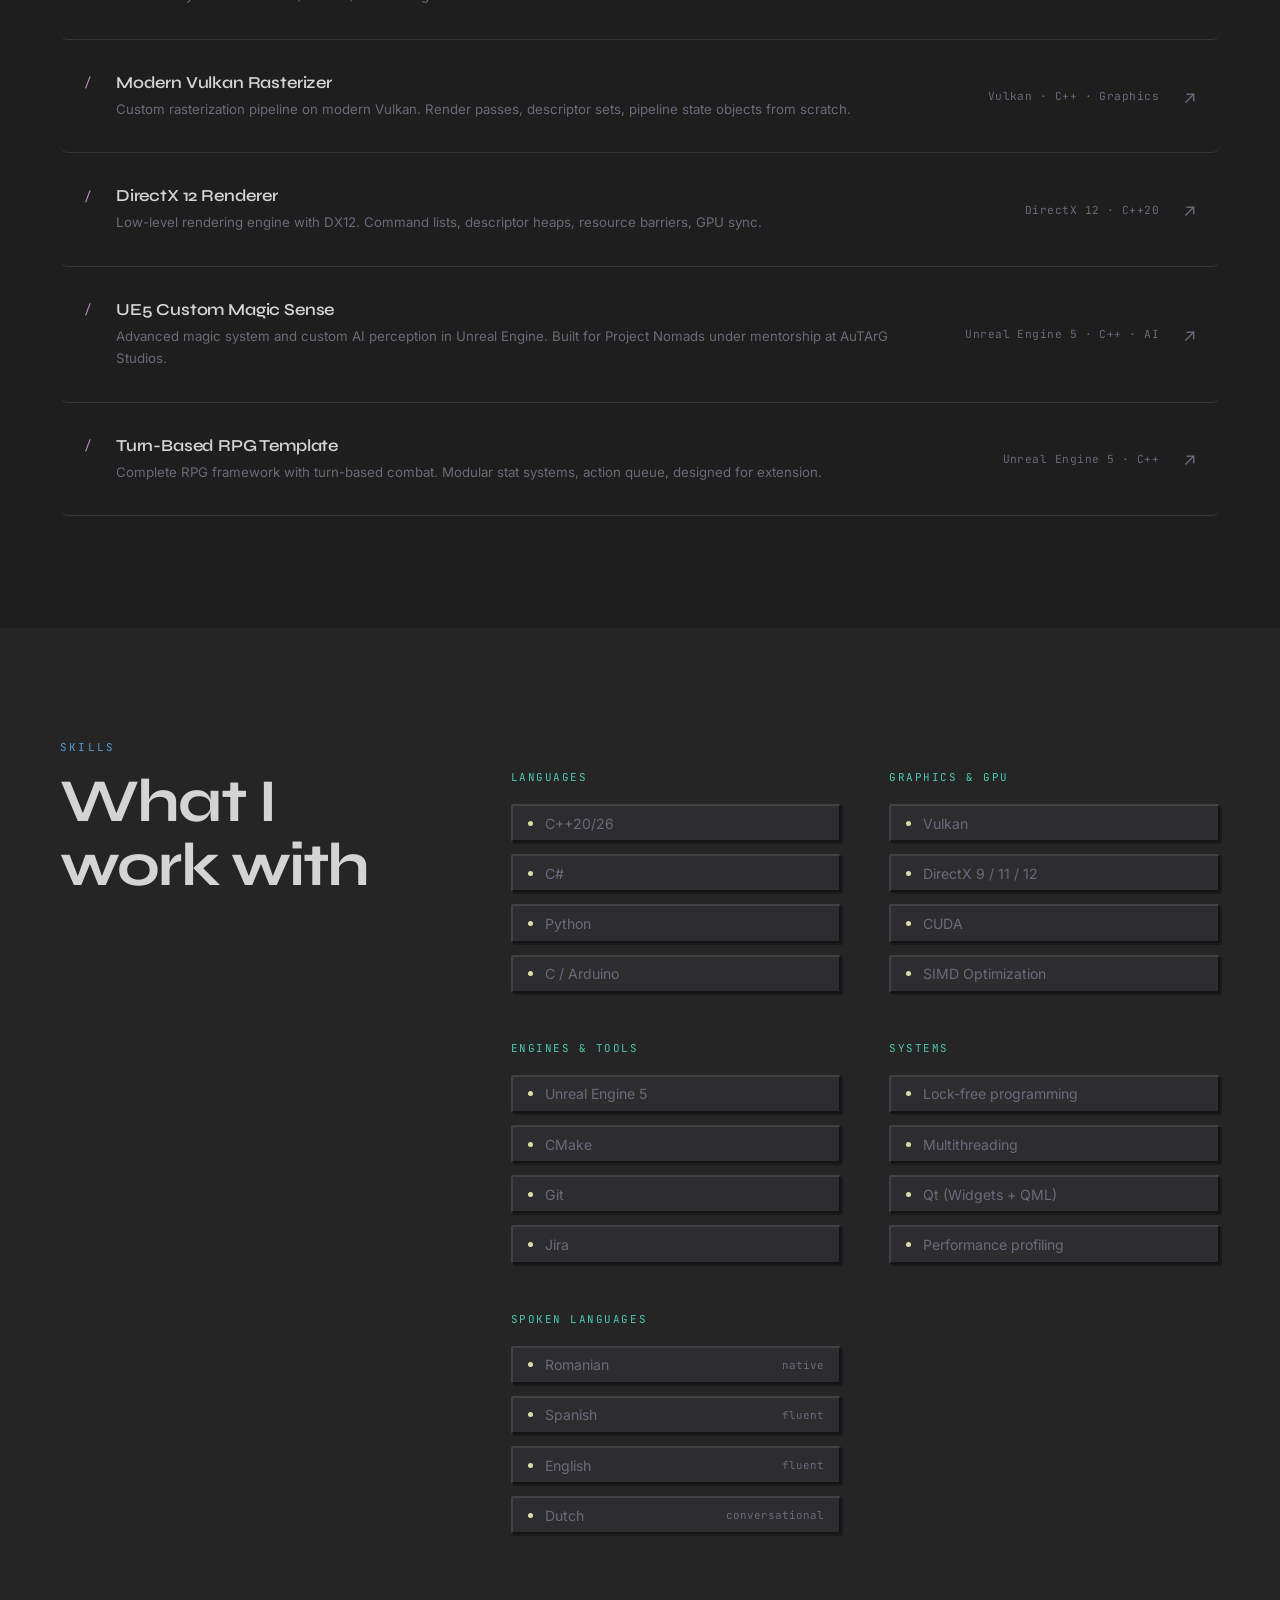
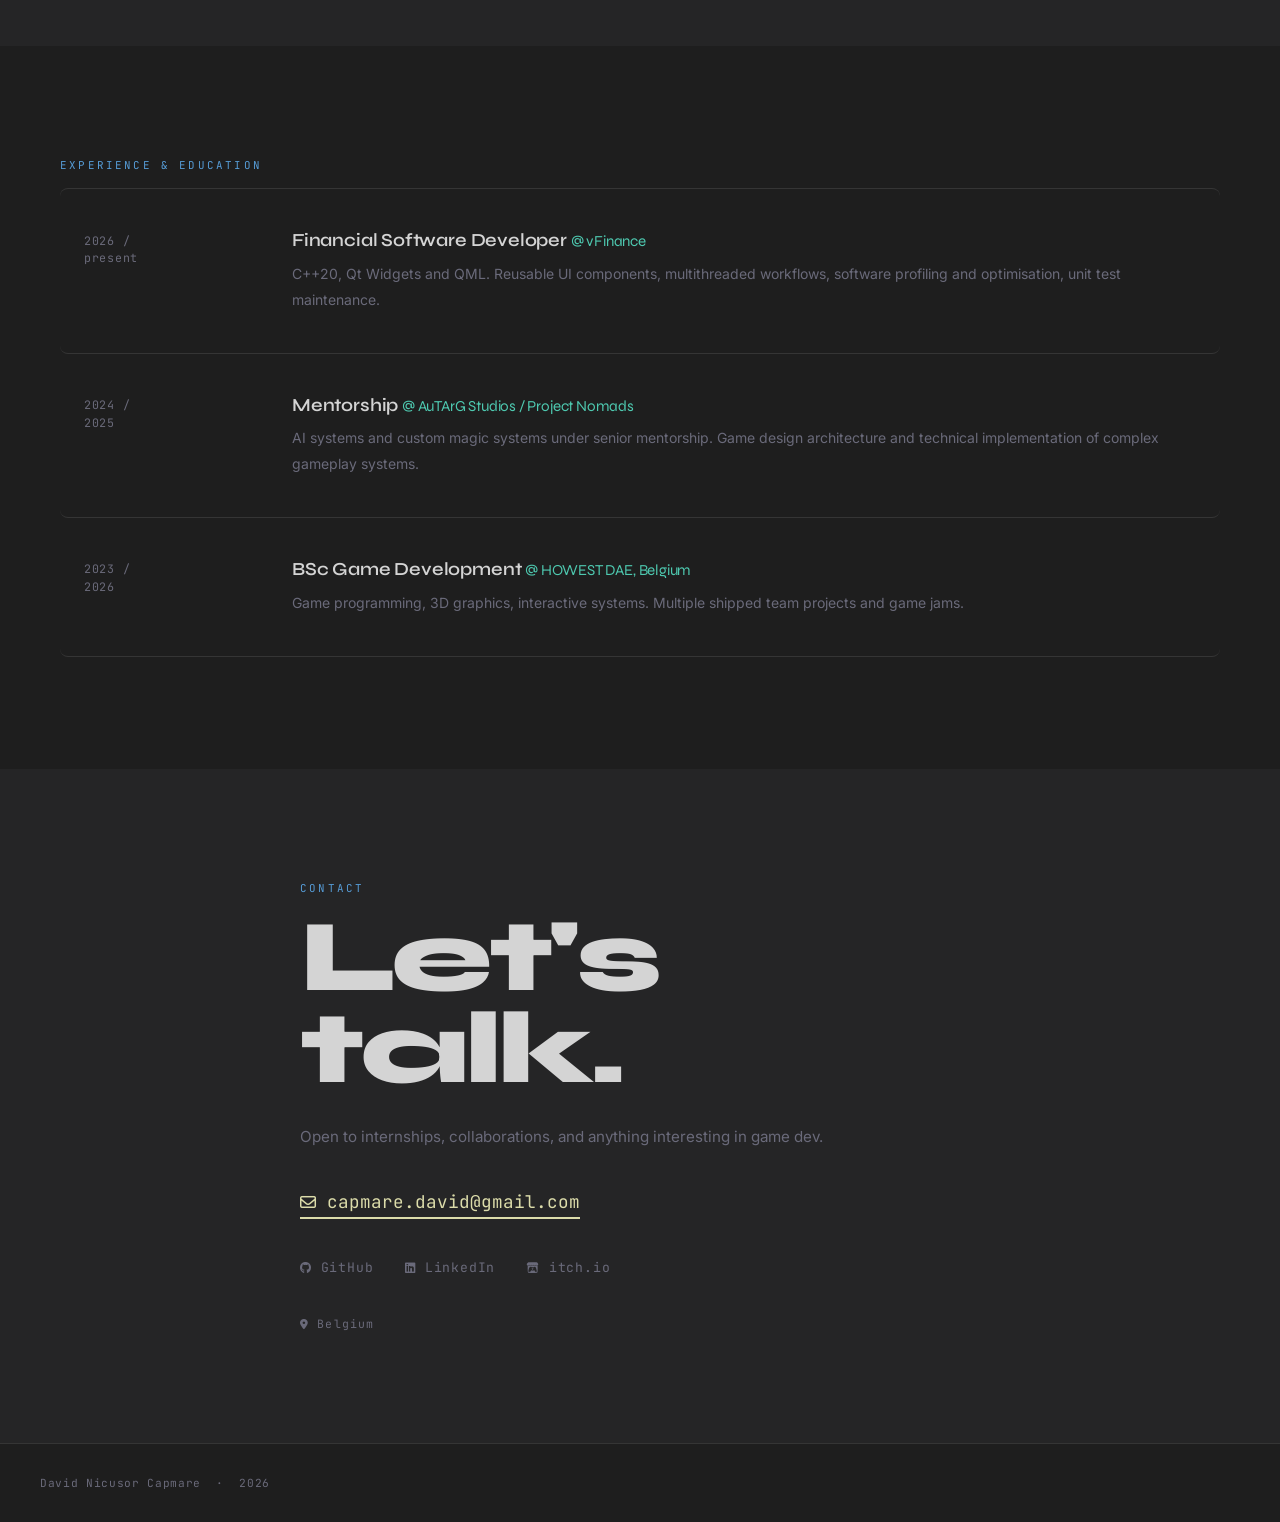
==== commit 171a79ba: "Add projects showreel video to the projects section" ====
--- a/index.html
+++ b/index.html
@@ -96,6 +96,10 @@
     <div class="container">
       <p class="label">projects & game jams</p>
       <h2 class="section-h">Things I've built</h2>
+
+      <div class="showreel reveal">
+        <video controls preload="metadata" playsinline src="videos/CapmareDavidProjects.mp4"></video>
+      </div>
 
       <!-- LINKEDIN EMBEDS ROW -->
       <div class="embeds-row">
--- a/style.css
+++ b/style.css
@@ -267,6 +267,8 @@
 .jam-card:hover::before { opacity: 1; }
 .jam-num { font-family: var(--fm); font-size: .68rem; color: var(--accent4); letter-spacing: .1em; }
 .jam-studio { font-size: .75rem; color: var(--muted); font-weight: 400; }
+.showreel { margin: 0 0 2.5rem; border: 1px solid var(--border); border-radius: 2px; overflow: hidden; background: #000; }
+.showreel video { width: 100%; display: block; aspect-ratio: 16/9; }
 .jam-video { margin: .75rem 0; border: 1px solid var(--border); border-radius: 2px; overflow: hidden; aspect-ratio: 16/9; }
 .jam-video iframe { width: 100%; height: 100%; display: block; border: 0; }
 .jam-card h3 { font-family: var(--fh); font-size: 1.05rem; font-weight: 600; letter-spacing: -.01em; }
